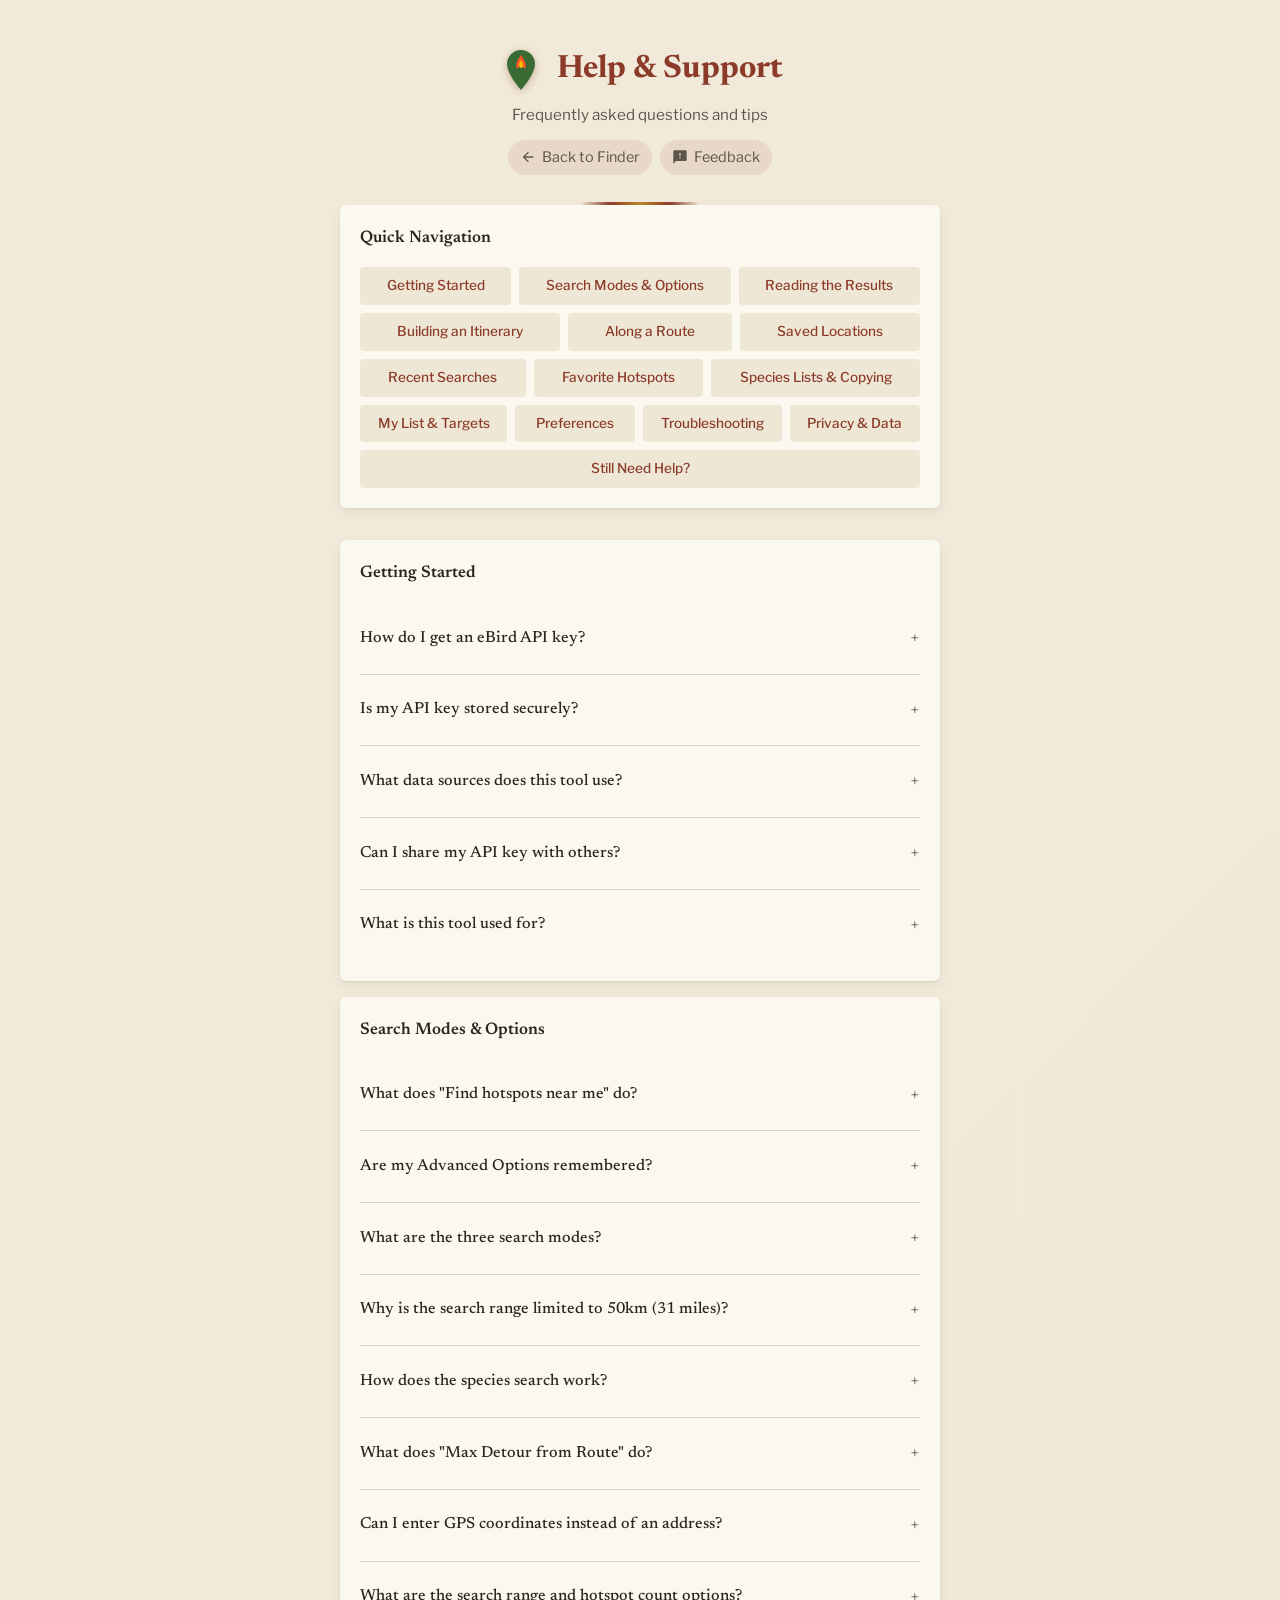
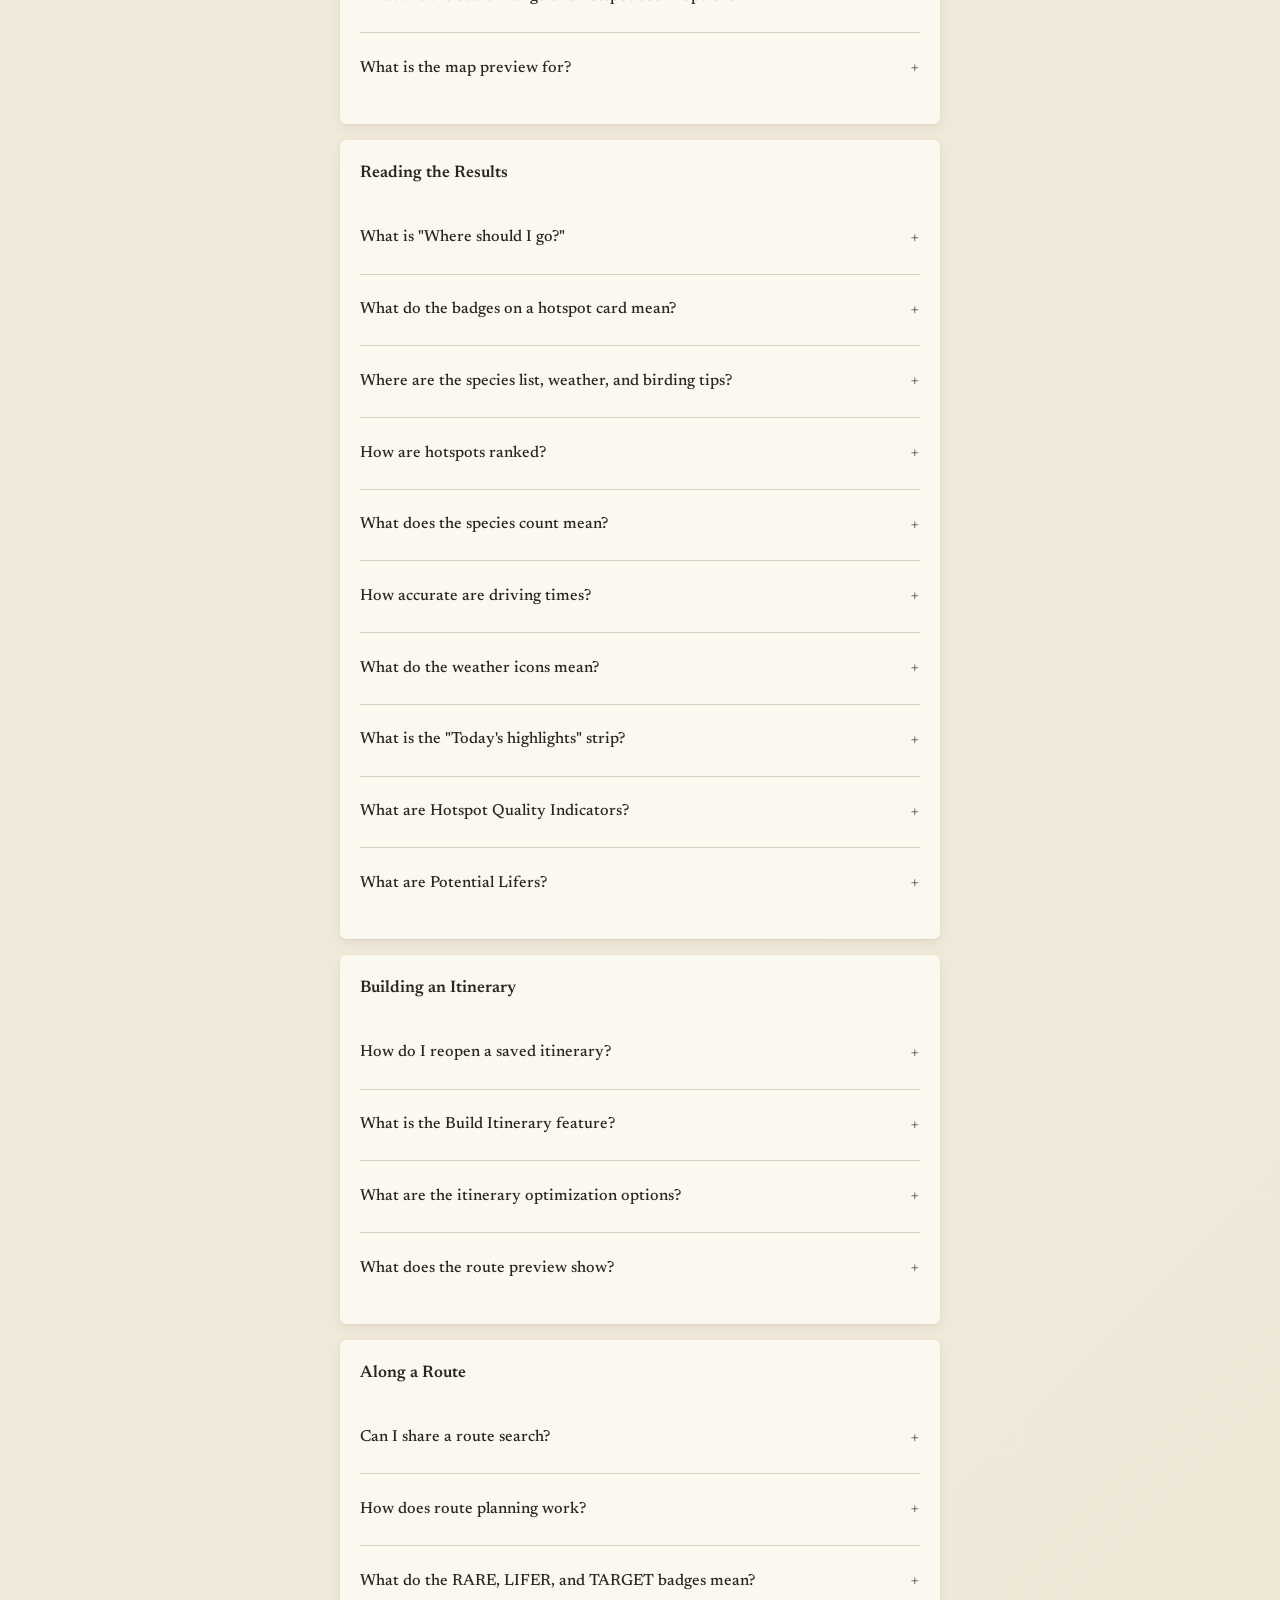
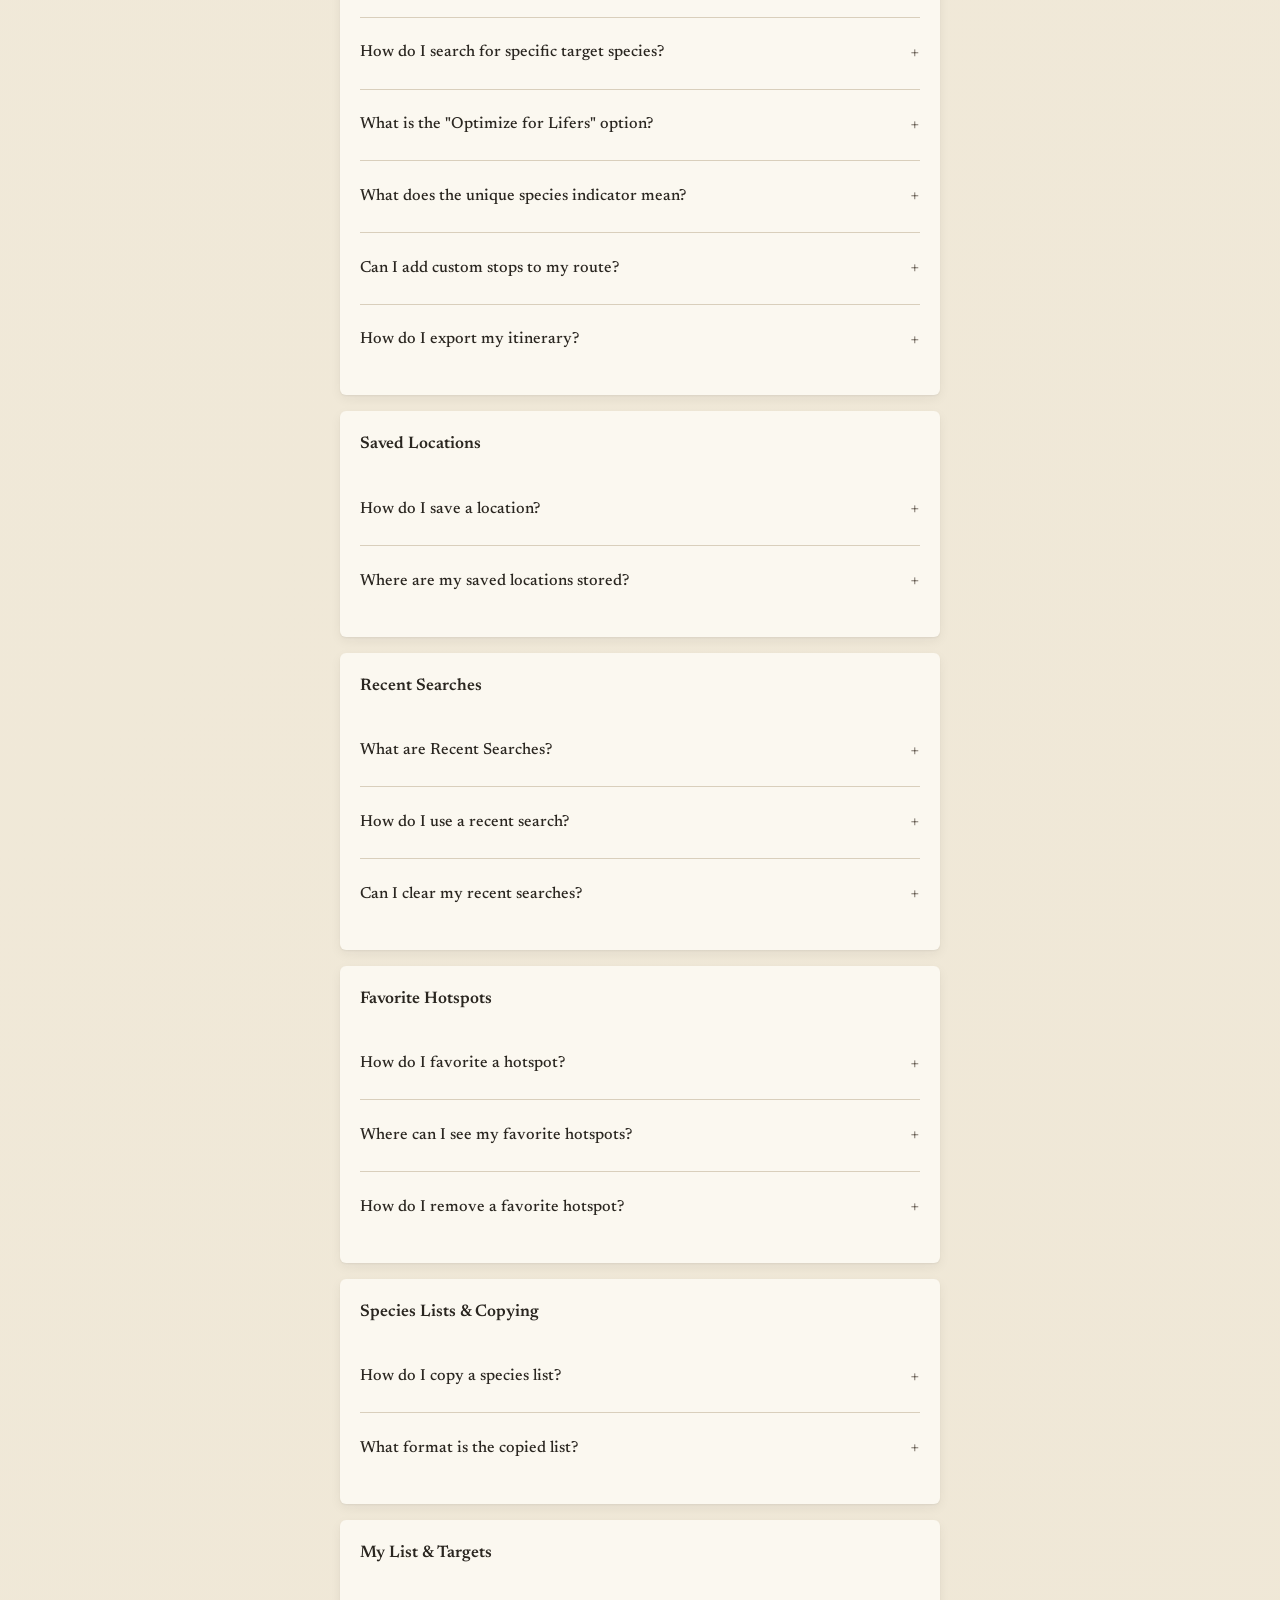
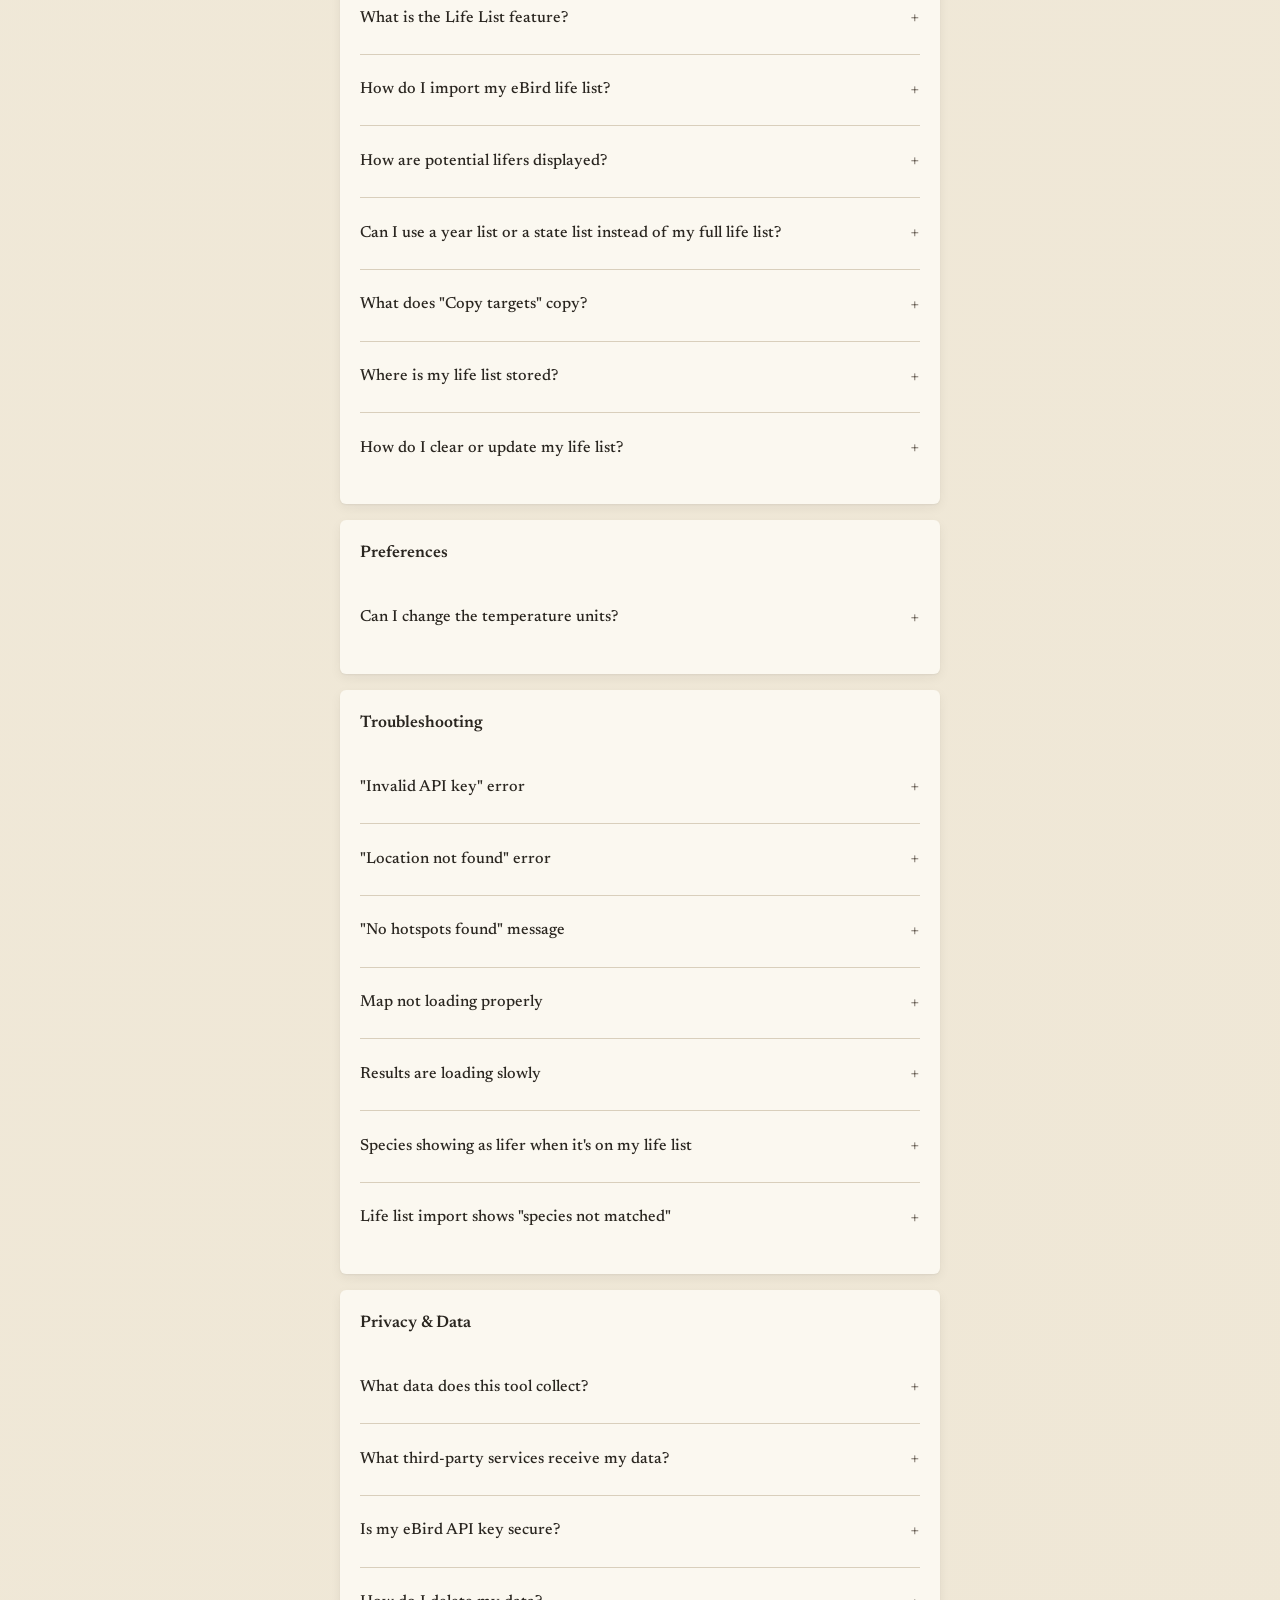
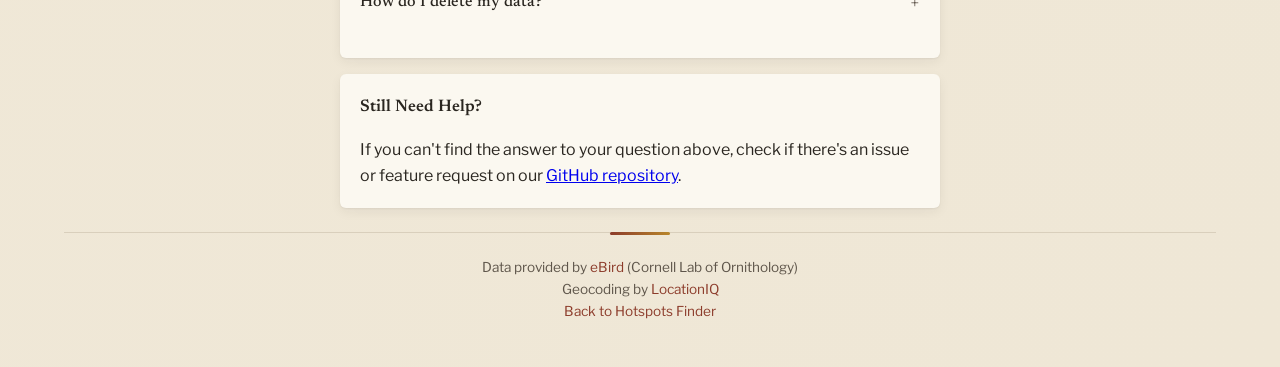
==== support.html @ ab00d951 "Restyle as a field guide plate The earthy green palette and Plus Jakarta Sans read generic. New look" ====
<!DOCTYPE html>
<html lang="en">
<head>
    <meta charset="UTF-8">
    <meta name="viewport" content="width=device-width, initial-scale=1.0">
    <meta name="description" content="Help and FAQ for Birding Hotspots Finder">
    <meta http-equiv="X-Content-Type-Options" content="nosniff">
    <meta name="referrer" content="strict-origin-when-cross-origin">
    <title>Help & Support - Birding Hotspots Finder</title>
    <link rel="icon" type="image/svg+xml" href="data:image/svg+xml,%3Csvg xmlns='http://www.w3.org/2000/svg' viewBox='0 0 24 24'%3E%3Cpath fill='%233A6B35' d='M12 2C8.13 2 5 5.13 5 9c0 5.25 7 13 7 13s7-7.75 7-13c0-3.87-3.13-7-7-7z'/%3E%3Cpath fill='%23FF5722' d='M12 4.5c-.8 1.2-1.5 2.3-2 3.5-.6 1.3-.5 2.5.2 3.5.5-.8 1.2-1.5 1.8-2.2.6.7 1.3 1.4 1.8 2.2.7-1 .8-2.2.2-3.5-.5-1.2-1.2-2.3-2-3.5z'/%3E%3Cpath fill='%23FFC107' d='M12 7c-.5.8-1 1.5-1 2.5 0 .8.5 1.5 1 1.5s1-.7 1-1.5c0-1-.5-1.7-1-2.5z'/%3E%3C/svg%3E">
    <link rel="preconnect" href="https://fonts.googleapis.com">
    <link rel="preconnect" href="https://fonts.gstatic.com" crossorigin>
    <link href="https://fonts.googleapis.com/css2?family=Libre+Franklin:wght@400;500;600;700&family=Newsreader:opsz,wght@6..72,500;6..72,600&display=swap" rel="stylesheet">
    <link rel="stylesheet" href="css/styles.css">
</head>
<body>
    <a href="#main-content" class="skip-link">Skip to main content</a>
    <div class="container">
        <!-- Header -->
        <header class="header">
            <div class="logo">
                <svg class="logo-icon" viewBox="0 0 24 24" width="48" height="48">
                    <path fill="#3A6B35" d="M12 2C8.13 2 5 5.13 5 9c0 5.25 7 13 7 13s7-7.75 7-13c0-3.87-3.13-7-7-7z"/>
                    <path fill="#FF5722" d="M12 4.5c-.8 1.2-1.5 2.3-2 3.5-.6 1.3-.5 2.5.2 3.5.5-.8 1.2-1.5 1.8-2.2.6.7 1.3 1.4 1.8 2.2.7-1 .8-2.2.2-3.5-.5-1.2-1.2-2.3-2-3.5z"/>
                    <path fill="#FFC107" d="M12 7c-.5.8-1 1.5-1 2.5 0 .8.5 1.5 1 1.5s1-.7 1-1.5c0-1-.5-1.7-1-2.5z"/>
                </svg>
                <h1>Help & Support</h1>
            </div>
            <p class="tagline">Frequently asked questions and tips</p>
            <nav class="header-nav">
                <a href="index.html" class="help-link" aria-label="Back to Hotspots Finder">
                    <svg viewBox="0 0 24 24" width="16" height="16" aria-hidden="true">
                        <path fill="currentColor" d="M20 11H7.83l5.59-5.59L12 4l-8 8 8 8 1.41-1.41L7.83 13H20v-2z"/>
                    </svg>
                    Back to Finder
                </a>
                <a href="https://github.com/chrispt/Birding-Hotspots-Tool/issues/new/choose" target="_blank" rel="noopener noreferrer" class="help-link feedback-link" aria-label="Send feedback">
                    <svg viewBox="0 0 24 24" width="16" height="16" aria-hidden="true">
                        <path fill="currentColor" d="M20 2H4c-1.1 0-1.99.9-1.99 2L2 22l4-4h14c1.1 0 2-.9 2-2V4c0-1.1-.9-2-2-2zm-7 12h-2v-2h2v2zm0-4h-2V6h2v4z"/>
                    </svg>
                    Feedback
                </a>
            </nav>
        </header>

        <!-- Main Content -->
        <main id="main-content" class="main-content">
            <!-- Table of Contents -->
            <nav class="toc-card card" aria-label="Table of Contents">
                <h2 class="section-title">Quick Navigation</h2>
                <ul class="toc-list">
                    <li><a href="#getting-started">Getting Started</a></li>
                    <li><a href="#search-options">Search Modes & Options</a></li>
                    <li><a href="#understanding-results">Reading the Results</a></li>
                    <li><a href="#itinerary-building">Building an Itinerary</a></li>
                    <li><a href="#route-planning">Along a Route</a></li>
                    <li><a href="#saved-locations">Saved Locations</a></li>
                    <li><a href="#recent-searches">Recent Searches</a></li>
                    <li><a href="#favorite-hotspots">Favorite Hotspots</a></li>
                    <li><a href="#copy-species">Species Lists & Copying</a></li>
                    <li><a href="#life-list">My List & Targets</a></li>
                    <li><a href="#preferences">Preferences</a></li>
                    <li><a href="#troubleshooting">Troubleshooting</a></li>
                    <li><a href="#privacy-data">Privacy & Data</a></li>
                    <li><a href="#still-need-help">Still Need Help?</a></li>
                </ul>
            </nav>

            <!-- Getting Started -->
            <section class="card" id="getting-started">
                <h2 class="section-title">Getting Started</h2>

                <details class="faq-item">
                    <summary class="faq-question">How do I get an eBird API key?</summary>
                    <div class="faq-answer">
                        <p>You need a free eBird API key to use this tool. Here's how to get one:</p>
                        <ol>
                            <li>Visit <a href="https://ebird.org/api/keygen" target="_blank" rel="noopener noreferrer">ebird.org/api/keygen</a></li>
                            <li>Sign in with your eBird account (or create one for free)</li>
                            <li>Fill out the short form requesting API access</li>
                            <li>Copy the API key that's generated</li>
                            <li>Paste it into the "eBird API Key" field on the main page</li>
                        </ol>
                        <p>Your API key is typically issued immediately. Check the "Remember my API key" box to save it for future visits. Once a key is saved, the card collapses to a single "eBird API key saved" line; click <strong>Change</strong> to edit or replace it.</p>
                    </div>
                </details>

                <details class="faq-item">
                    <summary class="faq-question">Is my API key stored securely?</summary>
                    <div class="faq-answer">
                        <p>Yes. Your API key is stored only in your browser's local storage on your device. It is never sent to any server except eBird's API when making requests for hotspot data.</p>
                        <p>If you clear your browser data or use a different browser/device, you'll need to enter your API key again.</p>
                    </div>
                </details>

                <details class="faq-item">
                    <summary class="faq-question">What data sources does this tool use?</summary>
                    <div class="faq-answer">
                        <p>This tool combines data from several free services:</p>
                        <ul>
                            <li><strong>eBird</strong> (Cornell Lab of Ornithology) - Hotspot locations and bird observation data</li>
                            <li><strong>LocationIQ</strong> - Address geocoding (converting addresses to coordinates)</li>
                            <li><strong>OpenStreetMap</strong> - Map tiles and driving route calculations</li>
                            <li><strong>Open-Meteo</strong> - Weather conditions for birding insights</li>
                        </ul>
                    </div>
                </details>

                <details class="faq-item">
                    <summary class="faq-question">Can I share my API key with others?</summary>
                    <div class="faq-answer">
                        <p>No, eBird API keys are for personal use only. Each user should request their own free API key from eBird. Sharing API keys violates eBird's terms of service and could result in the key being revoked.</p>
                    </div>
                </details>

                <details class="faq-item">
                    <summary class="faq-question">What is this tool used for?</summary>
                    <div class="faq-answer">
                        <p>Birding Hotspots Finder is a free, non-commercial tool designed for educational purposes and personal birding trip planning. It helps birders discover nearby hotspots, plan birding routes, and generate reports for their personal use.</p>
                        <p>This tool is not affiliated with or endorsed by Cornell Lab of Ornithology or eBird. All eBird data accessed through this tool is subject to the <a href="https://www.birds.cornell.edu/home/ebird-data-access-terms-of-use/" target="_blank" rel="noopener noreferrer">eBird Data Access Terms of Use</a>.</p>
                    </div>
                </details>
            </section>

            <!-- Search Options -->
            <section class="card" id="search-options">
                <h2 class="section-title">Search Modes & Options</h2>

                <details class="faq-item">
                    <summary class="faq-question">What does "Find hotspots near me" do?</summary>
                    <div class="faq-answer">
                        <p>It is a one-click shortcut for the most common search. Clicking it switches to the <strong>Near a place</strong> tab, asks your browser for your current location, and immediately runs the search using whatever sort, range, and count you have set under Advanced Options.</p>
                        <p>You still need an eBird API key. If the key is missing you will see the usual "API key required" message.</p>
                    </div>
                </details>

                <details class="faq-item">
                    <summary class="faq-question">Are my Advanced Options remembered?</summary>
                    <div class="faq-answer">
                        <p>Yes. Your sort method, search range, and number of hotspots are saved in your browser and restored the next time you open the tool. A shared link that specifies its own options takes precedence for that visit.</p>
                    </div>
                </details>

                <details class="faq-item">
                    <summary class="faq-question">What are the three search modes?</summary>
                    <div class="faq-answer">
                        <p>The tabs at the top of the search card switch between three modes:</p>
                        <ul>
                            <li><strong>Near a place</strong> - Find the best birding hotspots within a circular radius around one location, ranked by your chosen sort.</li>
                            <li><strong>Along a route</strong> - Find hotspots along an actual driving path between two locations. Ideal for road trips where you want to stop at birding spots without going too far off your route.</li>
                            <li><strong>A species</strong> - Search for recent sightings of one bird species near a location.</li>
                        </ul>
                        <p>Under the location form, a one-line summary shows your current range, hotspot count, and sort ("Within 10 mi · Top 10 · Most species"). Click <strong>Change</strong> to open Advanced Options.</p>
                    </div>
                </details>

                <details class="faq-item">
                    <summary class="faq-question">Why is the search range limited to 50km (31 miles)?</summary>
                    <div class="faq-answer">
                        <p>This is a limitation of the eBird API. Their hotspot search endpoint only returns results within a 50km radius. For longer distances, use the <strong>Along a route</strong> tab, which searches along your entire driving path.</p>
                    </div>
                </details>

                <details class="faq-item">
                    <summary class="faq-question">How does the species search work?</summary>
                    <div class="faq-answer">
                        <p>When you choose the <strong>A species</strong> tab:</p>
                        <ol>
                            <li>Start typing a bird name (common or scientific) in the search box</li>
                            <li>Select the species from the dropdown suggestions</li>
                            <li>Click "Find [Species Name]" to search for recent sightings</li>
                        </ol>
                        <p>Results show locations where that species has been observed within your search range and timeframe, sorted by distance from your location.</p>
                    </div>
                </details>

                <details class="faq-item">
                    <summary class="faq-question">What does "Max Detour from Route" do?</summary>
                    <div class="faq-answer">
                        <p>In <strong>Along a route</strong> mode, this slider controls how far off your driving path you're willing to go to visit a hotspot.</p>
                        <ul>
                            <li><strong>3-5 miles</strong> - Only shows hotspots very close to your route</li>
                            <li><strong>10-15 miles</strong> - Includes hotspots further from the route, giving you more options but longer detours</li>
                        </ul>
                    </div>
                </details>

                <details class="faq-item">
                    <summary class="faq-question">Can I enter GPS coordinates instead of an address?</summary>
                    <div class="faq-answer">
                        <p>Yes. In <strong>Near a place</strong> mode you can toggle between "Address" and "GPS Coordinates" input modes. Enter your latitude and longitude values directly (e.g., 40.7128 for latitude and -74.0060 for longitude).</p>
                        <p>You can also click "Use My Current Location" to automatically detect your position using your device's GPS.</p>
                    </div>
                </details>

                <details class="faq-item">
                    <summary class="faq-question">What are the search range and hotspot count options?</summary>
                    <div class="faq-answer">
                        <p><strong>Search Range</strong> controls how far from your location to search:</p>
                        <ul>
                            <li>10 miles - Focused search for nearby hotspots</li>
                            <li>20 miles - Moderate range for more options</li>
                            <li>31 miles - Maximum range (eBird API limit)</li>
                        </ul>
                        <p><strong>Number of Hotspots</strong> controls how many results to include:</p>
                        <ul>
                            <li>10 hotspots - Quick results, faster loading</li>
                            <li>20 hotspots - Balanced option</li>
                            <li>30 hotspots - Comprehensive results (may take longer to load)</li>
                        </ul>
                    </div>
                </details>

                <details class="faq-item">
                    <summary class="faq-question">What is the map preview for?</summary>
                    <div class="faq-answer">
                        <p>After entering a location, a map preview appears showing the exact coordinates that will be searched. This helps you verify the location is correct before generating results, especially useful when addresses might have multiple matches or when using GPS coordinates.</p>
                        <p>You can click "Open in Google Maps" to view the location in more detail.</p>
                    </div>
                </details>
            </section>

            <!-- Understanding Results -->
            <section class="card" id="understanding-results">
                <h2 class="section-title">Reading the Results</h2>

                <details class="faq-item">
                    <summary class="faq-question">What is "Where should I go?"</summary>
                    <div class="faq-answer">
                        <p>It is the row of up to three answer cards at the top of the results: the hotspot with the <strong>most species</strong> in the last 30 days, the <strong>closest</strong> one, and the one with the <strong>freshest sighting</strong> (the most recently reported rare or target species). Each card shows a one-line reason (the fresh bird, species this month, drive time, targets) plus <strong>See details</strong>, which jumps to that hotspot's card, and <strong>Directions</strong>.</p>
                        <p>If one hotspot wins in more than one category the labels are combined on a single card, and the freshest-sighting card is left out when no hotspot has a recent rare or target sighting. If a filter hides the winning hotspot you will see a short notice instead.</p>
                    </div>
                </details>

                <details class="faq-item">
                    <summary class="faq-question">What do the badges on a hotspot card mean?</summary>
                    <div class="faq-answer">
                        <p>Each card opens with one line (species this month, drive time or distance, and quality with visit count), then a row of badges:</p>
                        <ul>
                        <li><strong>RARE · bird name</strong>: the hotspot has at least one species that eBird flagged as rare or unusual for that place and season. The freshest one is named; "+N" means more.</li>
                        <li><strong>N targets</strong>: that many species at the hotspot are not on the list you imported.</li>
                        <li><strong>Fresh today / Fresh yesterday</strong>: a rare or target species was reported there in the last day.</li>
                        <li><strong>Well-Established</strong>: 500 or more checklists have been submitted there, so it is a popular, reliable spot.</li>
                        <li><strong>Active</strong>: 50 or more checklists. Regularly birded.</li>
                        <li><strong>New Spot</strong>: fewer than 50 checklists. Little data yet, and possibly under-birded.</li>
                        </ul>
                        <p>A purple <strong>For you</strong> row lists the target and rare birds worth the trip with how recently each was reported. Hover over any badge for the same explanation, or open <strong>Filters</strong> in the results header and expand "What do the badges mean?" for a keyboard-reachable legend. A <strong>hotspot</strong> is a public birding location tracked on eBird, a <strong>checklist</strong> is one birder's report of a visit, and a <strong>lifer</strong> is a species you have never seen before.</p>
                    </div>
                </details>

                <details class="faq-item">
                    <summary class="faq-question">Where are the species list, weather, and birding tips?</summary>
                    <div class="faq-answer">
                        <p>Behind the single <strong>Details</strong> toggle at the bottom of each card. It reveals the notable sightings and potential lifers lists, the weather badge with sunrise and sunset, the address, the full species list with the Copy List button and recency dots, and the seasonal best-time chart and tips. The hint next to "Details" tells you what is inside before you open it.</p>
                    </div>
                </details>

                <details class="faq-item">
                    <summary class="faq-question">How are hotspots ranked?</summary>
                    <div class="faq-answer">
                        <p>Use the <strong>Sort</strong> dropdown in the results header (or the same choice under Advanced Options before searching):</p>
                        <ul>
                            <li><strong>Most species</strong> - Hotspots with the highest number of unique bird species observed in the last 30 days appear first</li>
                            <li><strong>Closest</strong> - Hotspots nearest to your location (straight-line distance) appear first</li>
                            <li><strong>Shortest drive</strong> - Hotspots with the shortest actual driving time from your location appear first</li>
                            <li><strong>Freshest sightings</strong> - Hotspots with the most recently reported targets and notable species appear first</li>
                        </ul>
                        <p>The <strong>Filters</strong> button next to it narrows the list to hotspots with notable species, with targets, or with at least a minimum species count, and shows how many filters are active.</p>
                    </div>
                </details>

                <details class="faq-item">
                    <summary class="faq-question">What does the species count mean?</summary>
                    <div class="faq-answer">
                        <p>The species count shows the number of unique bird species observed at that hotspot within your selected "Days to Look Back" period. This is based on observations reported to eBird by citizen scientists.</p>
                        <p>A higher count generally indicates an active, diverse location, but species presence varies by season and conditions.</p>
                    </div>
                </details>

                <details class="faq-item">
                    <summary class="faq-question">How accurate are driving times?</summary>
                    <div class="faq-answer">
                        <p>Driving times are calculated using OpenStreetMap's routing service (OSRM). They represent estimated driving times under normal conditions and don't account for real-time traffic.</p>
                        <p>Actual travel times may vary based on traffic, road conditions, and your specific route preferences.</p>
                    </div>
                </details>

                <details class="faq-item">
                    <summary class="faq-question">What do the weather icons mean?</summary>
                    <div class="faq-answer">
                        <p>Weather information is provided to help you plan your birding trip. The tool shows current conditions and provides a "birding conditions" score based on factors like temperature, wind, and precipitation.</p>
                        <p>Generally, calm, mild conditions with no rain are best for birding, though some species are more active in specific weather.</p>
                    </div>
                </details>

                <details class="faq-item">
                    <summary class="faq-question">What is the "Today's highlights" strip?</summary>
                    <div class="faq-answer">
                        <p>It is the single row beneath "Where should I go?" that gathers everything worth knowing before you pick a spot. Each segment shows a count or headline with a short summary, and clicking it expands the full panel below the strip (one at a time):</p>
                        <ul>
                            <li><strong>Rare birds</strong> - notable or uncommon species recently observed in your search area, freshest first, with a link to view all.</li>
                            <li><strong>Targets</strong> - species not on the list you imported, with how many hotspots report each and a <strong>Copy targets</strong> button.</li>
                            <li><strong>Weather</strong> - the overall birding-conditions rating, sunrise and sunset, and a golden-hour note when it applies.</li>
                            <li><strong>Migration</strong> - seasonal context on what is moving through and the best time of day to look.</li>
                        </ul>
                        <p>A segment only appears when there is something to show, so on a quiet day the strip may have one or two segments.</p>
                    </div>
                </details>

                <details class="faq-item">
                    <summary class="faq-question">What are Hotspot Quality Indicators?</summary>
                    <div class="faq-answer">
                        <p>Each hotspot card shows quality indicators to help you assess reliability:</p>
                        <ul>
                            <li><strong>All-time species count</strong> - Total number of unique species ever recorded at this hotspot</li>
                            <li><strong>Visit count</strong> - Total number of eBird checklists submitted at this location</li>
                            <li><strong>Quality badge</strong>:
                                <ul>
                                    <li><strong>Well-Established</strong> (green) - 500+ visits, highly reliable data</li>
                                    <li><strong>Active</strong> (yellow) - 50-500 visits, good coverage</li>
                                    <li><strong>New Spot</strong> (gray) - Under 50 visits, less data available</li>
                                </ul>
                            </li>
                        </ul>
                        <p>A hotspot with 200 all-time species and 5,000 visits is more reliable than one with 50 species and 10 visits.</p>
                    </div>
                </details>

                <details class="faq-item">
                    <summary class="faq-question">What are Potential Lifers?</summary>
                    <div class="faq-answer">
                        <p><strong>Potential Lifers</strong> are species that have been observed at a hotspot but are not on your personal life list. If you've imported your eBird life list, the tool will highlight species you haven't seen yet with purple text and a star icon.</p>
                        <p>This feature helps you identify hotspots where you might add new species to your list. On each card they appear as an <strong>N targets</strong> badge and in the <strong>For you</strong> row; across all results they appear as the <strong>Targets</strong> segment of the highlights strip, which expands to the full list.</p>
                        <p>Species that are both rare AND potential lifers get special combined highlighting, making them highest priority targets.</p>
                    </div>
                </details>
            </section>

            <!-- Itinerary Building -->
            <section class="card" id="itinerary-building">
                <h2 class="section-title">Building an Itinerary</h2>

                <details class="faq-item">
                    <summary class="faq-question">How do I reopen a saved itinerary?</summary>
                    <div class="faq-answer">
                        <p>Expand <strong>Saved Itineraries</strong> in the sidebar and click <strong>Open</strong> next to the one you want. The stops, arrival times, and drive legs appear in the results area along with a map, an <strong>Open route in Google Maps</strong> link for turn-by-turn directions, and <strong>Export GPX</strong> for a GPS unit or offline maps app.</p>
                        <p>A saved itinerary keeps only the stops and timing, not the bird lists or weather, so the PDF export is not available until you run a fresh search. Click <strong>Back to Results</strong> to close it.</p>
                    </div>
                </details>

                <details class="faq-item">
                    <summary class="faq-question">What is the Build Itinerary feature?</summary>
                    <div class="faq-answer">
                        <p>After finding hotspots, you can create an optimized birding itinerary that plans the best route to visit multiple hotspots in a single trip. The tool calculates driving distances and suggests an efficient order for your stops.</p>
                    </div>
                </details>

                <details class="faq-item">
                    <summary class="faq-question">What are the itinerary optimization options?</summary>
                    <div class="faq-answer">
                        <p>When building an itinerary, you can customize:</p>
                        <ul>
                            <li><strong>End Location</strong> - Return to your starting point (round trip) or end at a different location</li>
                            <li><strong>Optimization Priority</strong>:
                                <ul>
                                    <li>Balanced - Considers both species diversity and travel time</li>
                                    <li>Most Species - Prioritizes hotspots with highest bird diversity</li>
                                    <li>Shortest Route - Minimizes total driving distance</li>
                                </ul>
                            </li>
                            <li><strong>Maximum Stops</strong> - Limit how many hotspots to include (3-10 stops)</li>
                        </ul>
                    </div>
                </details>

                <details class="faq-item">
                    <summary class="faq-question">What does the route preview show?</summary>
                    <div class="faq-answer">
                        <p>In <strong>Along a route</strong> mode, the route preview displays:</p>
                        <ul>
                            <li>A map showing your driving path between start and end locations</li>
                            <li>Total driving distance in miles</li>
                            <li>Estimated drive time (without stops)</li>
                        </ul>
                        <p>This helps you understand the base route before adding birding stops.</p>
                    </div>
                </details>
            </section>

            <!-- Route Planning -->
            <section class="card" id="route-planning">
                <h2 class="section-title">Along a Route</h2>

                <details class="faq-item">
                    <summary class="faq-question">Can I share a route search?</summary>
                    <div class="faq-answer">
                        <p>Yes. After you click <strong>Plan Route</strong> the page address is updated with your start, end, and maximum detour. Copy it from the address bar, or use <strong>Copy share link</strong> in the <strong>Share · Export</strong> menu once you have built the itinerary. Whoever opens the link sees route mode with both addresses and the detour filled in. Nothing is looked up until they click <strong>Plan Route</strong>, which draws the preview and runs the search with their own eBird key.</p>
                    </div>
                </details>

                <details class="faq-item">
                    <summary class="faq-question">How does route planning work?</summary>
                    <div class="faq-answer">
                        <p>When you enter start and end locations, the tool:</p>
                        <ol>
                            <li>Calculates the actual driving route between your locations</li>
                            <li>Searches for eBird hotspots along the entire route corridor</li>
                            <li>Filters hotspots based on your "Max Detour" setting</li>
                            <li>Displays key birds at each stop to help you choose</li>
                            <li>Creates an optimized itinerary with suggested stops</li>
                        </ol>
                        <p>This ensures you find birding spots along your actual path, not just near the midpoint.</p>
                    </div>
                </details>

                <details class="faq-item">
                    <summary class="faq-question">What do the RARE, LIFER, and TARGET badges mean?</summary>
                    <div class="faq-answer">
                        <p>When selecting stops along your route, each hotspot card shows badges indicating key birds:</p>
                        <ul>
                            <li><strong>RARE</strong> (orange) - Notable or uncommon species have been recently observed at this hotspot</li>
                            <li><strong>LIFER</strong> (purple) - Species not on your imported life list are present (potential new life birds)</li>
                            <li><strong>TARGET</strong> (blue) - Species you specified in the "Target Species" field are present at this stop</li>
                        </ul>
                        <p>The "Key Birds" section below each card shows the top 3 highlighted species with their status.</p>
                    </div>
                </details>

                <details class="faq-item">
                    <summary class="faq-question">How do I search for specific target species?</summary>
                    <div class="faq-answer">
                        <p>The Target Species field uses autocomplete to help you select species from the eBird taxonomy:</p>
                        <ol>
                            <li>Click the "Target Species" input field</li>
                            <li>Start typing a bird name (common or scientific)</li>
                            <li>Select the species from the dropdown suggestions</li>
                            <li>The species appears as a tag below the input - repeat to add more species</li>
                            <li>Click the X on any tag to remove that species</li>
                        </ol>
                        <p>Hotspots where your target species have been recently observed will display a blue "TARGET" badge on the card, and the matching species will be highlighted in the Key Birds list.</p>
                        <p><strong>Map indicator:</strong> Hotspots with target species also show a blue ring around their map marker, making them easy to spot visually on the map.</p>
                    </div>
                </details>

                <details class="faq-item">
                    <summary class="faq-question">What is the "Optimize for Lifers" option?</summary>
                    <div class="faq-answer">
                        <p>When you have a life list imported, the "Optimize for Lifers" checkbox appears in route planning. When enabled, the tool automatically pre-selects all stops where potential lifers (species not on your life list) have been recently observed.</p>
                        <p>This helps you quickly plan a route focused on adding new species to your life list.</p>
                    </div>
                </details>

                <details class="faq-item">
                    <summary class="faq-question">What does the unique species indicator mean?</summary>
                    <div class="faq-answer">
                        <p>When you select stops along your route, unselected stops show a diversity indicator:</p>
                        <ul>
                            <li><strong>"+X unique species"</strong> - How many species this stop has that your selected stops don't have</li>
                            <li><strong>"X% overlap"</strong> - Shown when a stop has mostly the same species as your selected stops (high overlap means less value adding this stop)</li>
                        </ul>
                        <p>This helps you choose stops that maximize species diversity and avoid redundant stops with similar bird lists.</p>
                    </div>
                </details>

                <details class="faq-item">
                    <summary class="faq-question">Can I add custom stops to my route?</summary>
                    <div class="faq-answer">
                        <p>Yes! After the route search finds hotspots, you can select which ones to include by clicking the checkboxes on each hotspot card or by clicking on map markers. Use the "Select All" or "Deselect All" buttons to quickly manage your selections.</p>
                        <p>The diversity indicator and key birds display help you make informed decisions about which stops will add the most value to your trip.</p>
                    </div>
                </details>

                <details class="faq-item">
                    <summary class="faq-question">How do I export my itinerary?</summary>
                    <div class="faq-answer">
                        <p>After generating a route, you have several export options:</p>
                        <ul>
                            <li><strong>PDF Report</strong> - Download a printable report with maps, directions, and species lists</li>
                            <li><strong>GPX File</strong> - Export waypoints for use in GPS devices or mapping apps</li>
                            <li><strong>Google Maps</strong> - Click the directions link to open your route in Google Maps</li>
                        </ul>
                    </div>
                </details>
            </section>

            <!-- Saved Locations -->
            <section class="card" id="saved-locations">
                <h2 class="section-title">Saved Locations</h2>

                <details class="faq-item">
                    <summary class="faq-question">How do I save a location?</summary>
                    <div class="faq-answer">
                        <p>After entering an address or coordinates, click the star icon next to the location field to save it as a favorite. Give it a name (like "Home" or "Cabin") for easy reference.</p>
                    </div>
                </details>

                <details class="faq-item">
                    <summary class="faq-question">Where are my saved locations stored?</summary>
                    <div class="faq-answer">
                        <p>Saved locations are stored in your browser's local storage. They're only available on the same device and browser where you saved them. Clearing your browser data will remove saved locations.</p>
                    </div>
                </details>
            </section>

            <!-- Recent Searches -->
            <section class="card" id="recent-searches">
                <h2 class="section-title">Recent Searches</h2>

                <details class="faq-item">
                    <summary class="faq-question">What are Recent Searches?</summary>
                    <div class="faq-answer">
                        <p>Recent Searches shows your last 5 search locations as clickable chips below the location input field. This makes it easy to quickly re-search locations you've looked up before.</p>
                    </div>
                </details>

                <details class="faq-item">
                    <summary class="faq-question">How do I use a recent search?</summary>
                    <div class="faq-answer">
                        <p>Simply click on any recent search chip to automatically fill in those coordinates and start a new search. The search will run immediately using your current settings.</p>
                    </div>
                </details>

                <details class="faq-item">
                    <summary class="faq-question">Can I clear my recent searches?</summary>
                    <div class="faq-answer">
                        <p>Yes, click the "Clear" link next to "Recent searches:" to remove all your search history. Like other data, recent searches are stored in your browser's local storage.</p>
                    </div>
                </details>
            </section>

            <!-- Favorite Hotspots -->
            <section class="card" id="favorite-hotspots">
                <h2 class="section-title">Favorite Hotspots</h2>

                <details class="faq-item">
                    <summary class="faq-question">How do I favorite a hotspot?</summary>
                    <div class="faq-answer">
                        <p>Click the star icon in the top-right corner of any hotspot card in your search results. The star will turn gold to indicate the hotspot has been saved to your favorites.</p>
                    </div>
                </details>

                <details class="faq-item">
                    <summary class="faq-question">Where can I see my favorite hotspots?</summary>
                    <div class="faq-answer">
                        <p>Once you've favorited at least one hotspot, a "Favorite Hotspots" section will appear in the sidebar. Click on any favorite to open its eBird page in a new tab.</p>
                    </div>
                </details>

                <details class="faq-item">
                    <summary class="faq-question">How do I remove a favorite hotspot?</summary>
                    <div class="faq-answer">
                        <p>You can remove a favorite in two ways:</p>
                        <ul>
                            <li>Click the star icon again on the hotspot card to unfavorite it</li>
                            <li>Click the X button next to the hotspot in the "Favorite Hotspots" section</li>
                        </ul>
                    </div>
                </details>
            </section>

            <!-- Copy Species List -->
            <section class="card" id="copy-species">
                <h2 class="section-title">Species Lists & Copying</h2>

                <details class="faq-item">
                    <summary class="faq-question">How do I copy a species list?</summary>
                    <div class="faq-answer">
                        <p>Open <strong>Details</strong> on any hotspot card, expand "View Species List", then click the "Copy List" button at the top of the list. The species will be copied to your clipboard as a formatted checklist.</p>
                    </div>
                </details>

                <details class="faq-item">
                    <summary class="faq-question">What format is the copied list?</summary>
                    <div class="faq-answer">
                        <p>The copied list is formatted as a field checklist with checkboxes:</p>
                        <pre>Species Checklist - Central Park
========================================
[ ] American Robin
[ ] Blue Jay
[ ] Northern Cardinal
...
(47 species)</pre>
                        <p>You can paste this into notes, messages, or print it for use in the field.</p>
                    </div>
                </details>
            </section>

            <!-- My Life List -->
            <section class="card" id="life-list">
                <h2 class="section-title">My List & Targets</h2>

                <details class="faq-item">
                    <summary class="faq-question">What is the Life List feature?</summary>
                    <div class="faq-answer">
                        <p>The Life List feature lets you import your personal birding life list from eBird. Once imported, the tool compares species observed at hotspots against your list and highlights "potential lifers" - species you haven't seen yet.</p>
                        <p>This helps you prioritize hotspots where you're most likely to add new species to your life list.</p>
                    </div>
                </details>

                <details class="faq-item">
                    <summary class="faq-question">How do I import my eBird life list?</summary>
                    <div class="faq-answer">
                        <p>To import your life list from eBird:</p>
                        <ol>
                            <li>Log in to eBird and open <a href="https://ebird.org/lifelist" target="_blank" rel="noopener noreferrer">My eBird &gt; Life List</a></li>
                            <li>At the top of that page choose the region (world, country, state, or county) and time period (all years, this year, and so on) you want the list to cover</li>
                            <li>Scroll to the bottom and click the <strong>Download</strong> button to save a CSV file</li>
                            <li>In this tool, expand the "My Life List" section</li>
                            <li>Click "Import from eBird" and select your downloaded CSV file</li>
                        </ol>
                        <p>The tool matches each row against the eBird taxonomy and shows how many species were imported.</p>
                        <p><strong>Do not use "Download My Data".</strong> That export is your complete checklist history, one row per species per checklist, and the importer rejects it because it is far too large to be a list.</p>
                    </div>
                </details>

                <details class="faq-item">
                    <summary class="faq-question">How are potential lifers displayed?</summary>
                    <div class="faq-answer">
                        <p>Once you've imported your life list:</p>
                        <ul>
                            <li><strong>Purple text with a star</strong> - Species you haven't seen (potential lifers)</li>
                            <li><strong>Orange text</strong> - Rare/notable species in the area</li>
                            <li><strong>Purple + Orange combined</strong> - Species that are BOTH rare AND a potential lifer (highest priority!)</li>
                        </ul>
                        <p>Each hotspot card with targets shows an <strong>N targets</strong> badge and names them in the <strong>For you</strong> row. The <strong>Targets</strong> segment of the highlights strip expands to a list of every species you could add across all results.</p>
                    </div>
                </details>


                <details class="faq-item">
                    <summary class="faq-question">Can I use a year list or a state list instead of my full life list?</summary>
                    <div class="faq-answer">
                        <p>Yes. On the eBird Life List page pick the region and time period first (for example your state and the current year), then download. Import that file here and the tool flags species that are not on it: your year birds, state birds, or county birds rather than only lifers.</p>
                        <p>Type a name in <strong>List name</strong> (for example "2026 Minnesota list") so the badges, the "For you" rows, and the Targets panel say which list they are comparing against. Importing a different list replaces the current one.</p>
                    </div>
                </details>

                <details class="faq-item">
                    <summary class="faq-question">What does "Copy targets" copy?</summary>
                    <div class="faq-answer">
                        <p>The <strong>Copy targets</strong> button in the Targets panel of the highlights strip copies every species in the banner as a plain-text checklist, one line each: <code>[ ] Species - Hotspot (+N more spots) (last seen)</code>. Paste it into a notes app or a message to plan your day. "+N more spots" means the same species was also reported at that many other hotspots in your results.</p>
                    </div>
                </details>

                <details class="faq-item">
                    <summary class="faq-question">Where is my life list stored?</summary>
                    <div class="faq-answer">
                        <p>Your life list is stored in your browser's local storage, just like your saved locations and API key. It stays on your device and is never uploaded to any server.</p>
                        <p>If you clear your browser data, you'll need to import your life list again.</p>
                    </div>
                </details>

                <details class="faq-item">
                    <summary class="faq-question">How do I clear or update my life list?</summary>
                    <div class="faq-answer">
                        <p>To clear your life list, expand the "My Life List" section and click the "Clear" button.</p>
                        <p>To update your list, import a fresh CSV export from eBird. Because an eBird export is already complete, the new file <strong>replaces</strong> the current list after you confirm, so species you removed on eBird do not linger here.</p>
                    </div>
                </details>
            </section>

            <!-- Preferences -->
            <section class="card" id="preferences">
                <h2 class="section-title">Preferences</h2>

                <details class="faq-item">
                    <summary class="faq-question">Can I change the temperature units?</summary>
                    <div class="faq-answer">
                        <p>Yes. The weather display supports both Fahrenheit and Celsius. Click on the temperature reading to toggle between units. Your preference is saved in your browser for future visits.</p>
                    </div>
                </details>
            </section>

            <!-- Troubleshooting -->
            <section class="card" id="troubleshooting">
                <h2 class="section-title">Troubleshooting</h2>

                <details class="faq-item">
                    <summary class="faq-question">"Invalid API key" error</summary>
                    <div class="faq-answer">
                        <p>This error means your eBird API key is not being accepted. Try these steps:</p>
                        <ol>
                            <li>Double-check that you copied the entire key without extra spaces</li>
                            <li>Clear the key and re-enter it</li>
                            <li>Verify your key is still active at <a href="https://ebird.org/api/keygen" target="_blank" rel="noopener noreferrer">ebird.org/api/keygen</a></li>
                            <li>If the key was recently generated, wait a few minutes and try again</li>
                        </ol>
                    </div>
                </details>

                <details class="faq-item">
                    <summary class="faq-question">"Location not found" error</summary>
                    <div class="faq-answer">
                        <p>The geocoding service couldn't find your address. Try these tips:</p>
                        <ul>
                            <li>Use a complete address with city and state/country</li>
                            <li>Check spelling of street and city names</li>
                            <li>Try a nearby landmark or intersection if your exact address isn't found</li>
                            <li>Switch to GPS coordinates if you have them</li>
                        </ul>
                    </div>
                </details>

                <details class="faq-item">
                    <summary class="faq-question">"No hotspots found" message</summary>
                    <div class="faq-answer">
                        <p>This can happen for several reasons:</p>
                        <ul>
                            <li><strong>Remote area</strong> - Some regions have few or no eBird hotspots. Try increasing the search range.</li>
                            <li><strong>No recent activity</strong> - If "Days to Look Back" is set too low, hotspots without recent observations won't appear. Try increasing it to 30 days.</li>
                            <li><strong>Route too short</strong> - For route planning, very short routes may not have hotspots within your detour distance.</li>
                        </ul>
                    </div>
                </details>

                <details class="faq-item">
                    <summary class="faq-question">Map not loading properly</summary>
                    <div class="faq-answer">
                        <p>If the map appears blank or tiles don't load:</p>
                        <ul>
                            <li>Check your internet connection</li>
                            <li>Try refreshing the page</li>
                            <li>Disable browser extensions that might block map tiles (ad blockers, privacy extensions)</li>
                            <li>Try a different browser</li>
                        </ul>
                    </div>
                </details>

                <details class="faq-item">
                    <summary class="faq-question">Results are loading slowly</summary>
                    <div class="faq-answer">
                        <p>Loading times depend on several factors:</p>
                        <ul>
                            <li>Number of hotspots in your search area</li>
                            <li>Your internet connection speed</li>
                            <li>eBird API response times (can be slower during peak hours)</li>
                        </ul>
                        <p>Reducing the search range or "Days to Look Back" can speed up results. The tool shows progress as it loads each hotspot's details.</p>
                    </div>
                </details>

                <details class="faq-item">
                    <summary class="faq-question">Species showing as lifer when it's on my life list</summary>
                    <div class="faq-answer">
                        <p>If a species you've seen is incorrectly marked as a potential lifer:</p>
                        <ul>
                            <li><strong>Check spelling</strong> - The common name in eBird must match exactly. Some species have regional name variations.</li>
                            <li><strong>Re-import your list</strong> - Download a fresh CSV from eBird and import it again. This ensures the latest taxonomy is used.</li>
                            <li><strong>Taxonomy updates</strong> - eBird occasionally updates species names or codes. A recent import will have the latest names.</li>
                        </ul>
                        <p>The tool matches species by both species code and common name (case-insensitive) to maximize accuracy.</p>
                    </div>
                </details>

                <details class="faq-item">
                    <summary class="faq-question">Life list import shows "species not matched"</summary>
                    <div class="faq-answer">
                        <p>When importing a life list, some species may not match the eBird taxonomy. This can happen with:</p>
                        <ul>
                            <li>Subspecies or regional forms not in the main taxonomy</li>
                            <li>Recently split or lumped species</li>
                            <li>Hybrid species</li>
                        </ul>
                        <p>These species are still imported with a fallback code and will be matched by common name when possible. Check the browser console for details on which species weren't matched.</p>
                    </div>
                </details>
            </section>

            <!-- Privacy & Data -->
            <section class="card" id="privacy-data">
                <h2 class="section-title">Privacy & Data</h2>

                <details class="faq-item">
                    <summary class="faq-question">What data does this tool collect?</summary>
                    <div class="faq-answer">
                        <p>This tool is designed with privacy in mind. Here's what happens with your data:</p>
                        <ul>
                            <li><strong>Location and search data</strong> - Addresses or coordinates are sent to LocationIQ for geocoding. Coordinates and relevant eBird credentials or identifiers are sent to eBird for hotspot and observation data. OpenStreetMap tile servers receive requests for the map areas displayed, the public OSRM service receives coordinates for route calculations, and Open-Meteo receives coordinates for weather. Google Maps receives addresses or coordinates only when you choose an Open in Google Maps link. The project does not store search locations on a project-owned server.</li>
                            <li><strong>API key</strong> - Your eBird API key is stored only in your browser's local storage if you choose "Remember". It is lightly obfuscated but not encrypted (client-side security limitation).</li>
                            <li><strong>Life list</strong> - Your imported life list is stored only in your browser's local storage. It never leaves your device.</li>
                            <li><strong>Saved locations</strong> - Stored only in your browser's local storage.</li>
                            <li><strong>Error diagnostics</strong> - Unexpected runtime errors are stored in your browser's local storage and are never sent automatically. Entries whose last occurrence is more than 24 hours old are discarded the next time diagnostics are restored on page load. If you choose <strong>Report</strong>, the tool sends a pre-filled draft to GitHub's new issue page for you to review. The issue becomes public only if you submit it.</li>
                        </ul>
                    </div>
                </details>

                <details class="faq-item">
                    <summary class="faq-question">What third-party services receive my data?</summary>
                    <div class="faq-answer">
                        <p>To function, this tool sends data to the following services:</p>
                        <ul>
                            <li><strong>eBird API</strong> (Cornell Lab) - Receives your eBird API key plus coordinates, hotspot identifiers, species identifiers, or region identifiers needed for the bird data you request</li>
                            <li><strong>LocationIQ</strong> - Receives addresses for forward geocoding and coordinates for reverse geocoding</li>
                            <li><strong>OpenStreetMap tile servers</strong> - Receive tile requests corresponding to map areas displayed in the app</li>
                            <li><strong>OSRM</strong> (Open Source Routing Machine) - Receives coordinates for driving route calculations and route optimization</li>
                            <li><strong>Open-Meteo</strong> - Receives coordinates and forecast parameters for weather data</li>
                            <li><strong>Google Maps</strong> - Receives addresses or coordinates only when you choose an Open in Google Maps link</li>
                            <li><strong>GitHub</strong> - Receives an error-report draft when you choose <strong>Report</strong>. The draft includes the error message, stack trace, source, browser details, and full page URL, which may contain shared addresses. Review or remove sensitive details before submitting. The issue becomes public only if you submit it.</li>
                            <li><strong>Vercel</strong> - Hosts the deployed site and serves its Web Analytics script, so page visits and standard network request information are sent to Vercel. The app does not intentionally add entered addresses or API keys to analytics events.</li>
                            <li><strong>Google Fonts, unpkg, and cdnjs</strong> - Serve fonts and application libraries and receive standard network request information when those resources load</li>
                        </ul>
                        <p>Each service has its own privacy policy. Runtime errors are not sent to a project-owned reporting server.</p>
                    </div>
                </details>

                <details class="faq-item">
                    <summary class="faq-question">Is my eBird API key secure?</summary>
                    <div class="faq-answer">
                        <p>Your API key is stored in your browser's local storage with reversible obfuscation, not encryption. Scripts, extensions, or people with access to that browser profile may be able to recover it. This is a limitation of a client-side web application. For better security:</p>
                        <ul>
                            <li>Don't share your browser's local storage or developer console output</li>
                            <li>Use "Remember" only on private devices you trust</li>
                            <li>Your API key is only sent to eBird's servers, never to any other destination</li>
                        </ul>
                    </div>
                </details>

                <details class="faq-item">
                    <summary class="faq-question">How do I delete my data?</summary>
                    <div class="faq-answer">
                        <p>To remove all stored data:</p>
                        <ul>
                            <li><strong>Quick method</strong> - Clear your browser's local storage for this site</li>
                            <li><strong>Manual method</strong> - Clear saved locations and life list, dismiss captured errors from the error dialog, and uncheck "Remember" for your API key</li>
                        </ul>
                        <p>Data sent to third-party APIs (like search queries) follows each service's data retention policies.</p>
                    </div>
                </details>
            </section>

            <!-- Contact -->
            <section class="card" id="still-need-help">
                <h2 class="section-title">Still Need Help?</h2>
                <p>If you can't find the answer to your question above, check if there's an issue or feature request on our <a href="https://github.com/chrispt/birding-hotspots-tool/issues" target="_blank" rel="noopener noreferrer">GitHub repository</a>.</p>
            </section>
        </main>

        <!-- Footer -->
        <footer class="footer">
            <p>Data provided by <a href="https://ebird.org" target="_blank" rel="noopener noreferrer">eBird</a> (Cornell Lab of Ornithology)</p>
            <p class="attribution">Geocoding by <a href="https://locationiq.com" target="_blank" rel="noopener noreferrer">LocationIQ</a></p>
            <p><a href="index.html">Back to Hotspots Finder</a></p>
        </footer>
    </div>
</body>
</html>
---- css/styles.css ----
/* CSS Custom Properties */
:root {
    --primary-color: #8C3B2A;
    --primary-hover: #73301F;
    --primary-light: #A9523E;
    --secondary-color: #5E7A4F;
    --accent-color: #B8862B;
    --accent-hover: #96691A;
    --background: #F1EADA;
    --card-bg: #FBF8F0;
    --text-primary: #2A2620;
    --text-secondary: #5E554A;
    --text-light: #5E554A; /* WCAG AA compliant contrast ratio 4.5:1 on white */
    --border-color: #D9CFBC;
    --error: #D32F2F;
    --error-bg: #FFEBEE;
    --success: #388E3C;
    --notable-highlight: #FF5722;
    --lifer-highlight: #6A1B9A;
    /* Text-safe primary and button fill: keep WCAG AA (4.5:1) in both themes */
    --primary-text: #8C3B2A;
    --lifer-badge-text: #6A1B9A;
    --btn-from: #8C3B2A;
    --btn-to: #8C3B2A;
    --lifer-bg: #F3E5F5;
    --shadow: 0 1px 2px rgba(42, 38, 32, 0.06), 0 4px 12px rgba(42, 38, 32, 0.06);
    --shadow-hover: 0 2px 4px rgba(42, 38, 32, 0.08), 0 8px 20px rgba(42, 38, 32, 0.08);
    --radius: 4px;
    --radius-large: 6px;
    --transition: 0.2s ease;
    --hover-bg: #EFE7D6;
    /* Typography */
    --font-heading: 'Newsreader', Georgia, 'Times New Roman', serif;
    --font-body: 'Libre Franklin', -apple-system, BlinkMacSystemFont, 'Segoe UI', sans-serif;
    /* Card hierarchy */
    --card-bg-muted: #F5EFE2;
    /* Target/alert/stop semantic colors */
    --target-color: #2196F3;
    --target-hover: #1976D2;
    --target-light: #64B5F6;
    --alert-color: #FF9800;
    --alert-dark: #E65100;
    --alert-medium: #F57C00;
    --stop-start: #22c55e;
    --stop-end: #ef4444;
    --stop-end-hover: #dc2626;
    /* Semantic colors: weather conditions */
    --weather-excellent: #3A6B35;
    --weather-good: #689F38;
    --weather-fair: #FFA000;
    --weather-poor: #D32F2F;
    --weather-cloudy: #607D8B;
    /* Semantic colors: lifer badges */
    --lifer-text: #7B1FA2;
    --lifer-glow: rgba(156, 39, 176, 0.3);
    /* Semantic colors: seasons */
    --season-spring: #3A6B35;
    --season-fall: #F57F17;
    --season-winter: #546E7A;
    /* Error badge */
    --error-badge-bg: #d32f2f;
    --error-badge-text: #fff;
    /* Semantic colors: species confidence tiers (darkened for WCAG 3:1 non-text contrast on light backgrounds) */
    --confidence-high: #388E3C;
    --confidence-medium: #B36A00;
    --confidence-low: #546E7A;
    /* Spacing scale */
    --spacing-xs: 8px;
    --spacing-sm: 16px;
    --spacing-md: 24px;
    --spacing-lg: 32px;
}

/* Dark Mode - System Preference */
@media (prefers-color-scheme: dark) {
    :root:not([data-theme="light"]) {
        --primary-color: #A9523E;
        --primary-text: #E2957C;
        --lifer-badge-text: #CE93D8;
        --primary-hover: #BF6450;
        --primary-light: #C97A64;
        --secondary-color: #93AE82;
        --background: #1C1915;
        --card-bg: #26221C;
        --text-primary: #EDE5D3;
        --text-secondary: #B4A994;
        --text-light: #B4A994;
        --border-color: #3C362D;
        --shadow: 0 2px 8px rgba(0, 0, 0, 0.3);
        --shadow-hover: 0 4px 16px rgba(0, 0, 0, 0.4);
        --hover-bg: #302B23;
        --error-bg: #3E1E1E;
        --lifer-bg: #2A1E2E;
        --card-bg-muted: #211E19;
        --confidence-high: #66BB6A;
        --confidence-medium: #FFB74D;
        --confidence-low: #90A4AE;
    }
}

/* Dark Mode - Specific overrides for non-variable elements */
@media (prefers-color-scheme: dark) {
    :root:not([data-theme="light"]) .loading-overlay {
        background: rgba(26, 22, 16, 0.95);
    }
    :root:not([data-theme="light"]) .select-input {
        background: var(--card-bg);
        color: var(--text-primary);
    }
    :root:not([data-theme="light"]) .stop-content {
        background: var(--card-bg);
    }
    :root:not([data-theme="light"]) .favorite-hotspot-btn {
        background: var(--card-bg);
    }
}

/* Dark Mode - Manual Toggle */
[data-theme="dark"] {
    --primary-color: #A9523E;
    --primary-text: #E2957C;
    --lifer-badge-text: #CE93D8;
    --primary-hover: #BF6450;
    --primary-light: #C97A64;
    --secondary-color: #93AE82;
    --background: #1C1915;
    --card-bg: #26221C;
    --text-primary: #EDE5D3;
    --text-secondary: #B4A994;
    --text-light: #B4A994;
    --border-color: #3C362D;
    --shadow: 0 2px 8px rgba(0, 0, 0, 0.3);
    --shadow-hover: 0 4px 16px rgba(0, 0, 0, 0.4);
    --hover-bg: #302B23;
    --error-bg: #3E1E1E;
    --lifer-bg: #2A1E2E;
    --card-bg-muted: #211E19;
    /* Semantic colors: softened for dark backgrounds */
    --weather-excellent: #66BB6A;
    --weather-good: #8BC34A;
    --weather-fair: #FFB74D;
    --weather-poor: #EF5350;
    --weather-cloudy: #90A4AE;
    --lifer-text: #CE93D8;
    --lifer-glow: rgba(206, 147, 216, 0.3);
    --season-spring: #66BB6A;
    --season-fall: #FFD54F;
    --season-winter: #90A4AE;
    --error-badge-bg: #ef5350;
    --error-badge-text: #fff;
    --confidence-high: #66BB6A;
    --confidence-medium: #FFB74D;
    --confidence-low: #90A4AE;
}

[data-theme="dark"] .loading-overlay {
    background: rgba(26, 22, 16, 0.95);
}

[data-theme="dark"] .select-input {
    background: var(--card-bg);
    color: var(--text-primary);
}

[data-theme="dark"] .stop-content {
    background: var(--card-bg);
}

[data-theme="dark"] .favorite-hotspot-btn {
    background: var(--card-bg);
}

/* Reset and Base Styles */
*, *::before, *::after {
    box-sizing: border-box;
    margin: 0;
    padding: 0;
}

/* Fieldset reset for accessible radio groups */
.fieldset-reset {
    border: none;
    padding: 0;
    margin: 0;
    min-width: 0;
}

/* Visually hidden but accessible to screen readers */
.visually-hidden {
    position: absolute;
    width: 1px;
    height: 1px;
    padding: 0;
    margin: -1px;
    overflow: hidden;
    clip: rect(0, 0, 0, 0);
    white-space: nowrap;
    border: 0;
}

/* Global focus-visible styles for keyboard accessibility (WCAG 2.4.7) */
:focus-visible {
    outline: 2px solid var(--primary-color);
    outline-offset: 2px;
}

/* Remove focus ring on mouse click for elements with custom focus styles */
.text-input:focus:not(:focus-visible),
.species-search-input:focus:not(:focus-visible),
.select-input:focus:not(:focus-visible) {
    outline: none;
}

::selection {
    background: color-mix(in srgb, var(--primary-color) 22%, transparent);
}

/* Browser surfaces themed from the plate palette */
html {
    accent-color: var(--primary-color);
    caret-color: var(--primary-color);
    font-size: 16px;
    -webkit-font-smoothing: antialiased;
    -moz-osx-font-smoothing: grayscale;
}

body {
    font-family: var(--font-body);
    background: linear-gradient(135deg, var(--background) 0%, var(--hover-bg) 100%);
    color: var(--text-primary);
    line-height: 1.6;
    min-height: 100vh;
}

/* Skip Link - Accessibility */
.skip-link {
    position: absolute;
    top: -100px;
    left: 16px;
    padding: 12px 16px;
    background: var(--primary-color);
    color: white;
    text-decoration: none;
    font-weight: 600;
    border-radius: var(--radius);
    z-index: 10000;
    transition: top 0.2s ease;
}

.skip-link:focus {
    top: 16px;
    outline: 3px solid var(--accent-color);
    outline-offset: 2px;
}

/* Container */
.container {
    max-width: 100%;
    margin: 0 auto;
    padding: var(--spacing-md);
    min-height: 100vh;
    display: flex;
    flex-direction: column;
}

@media (min-width: 600px) {
    .container {
        max-width: 720px;
    }
}

@media (min-width: 1024px) {
    .container {
        max-width: 1200px;
    }
}

/* Header */
.header {
    text-align: center;
    padding: 20px 0 30px;
    position: relative;
}

.header::after {
    content: '';
    position: absolute;
    bottom: 0;
    left: 50%;
    transform: translateX(-50%);
    width: 120px;
    height: 3px;
    background: linear-gradient(90deg, transparent, var(--primary-color), var(--accent-color), var(--primary-color), transparent);
    border-radius: 2px;
}

.logo {
    display: flex;
    align-items: center;
    justify-content: center;
    gap: 12px;
    margin-bottom: 8px;
}

.logo-icon {
    flex-shrink: 0;
    filter: drop-shadow(0 2px 4px rgba(140, 59, 42, 0.35));
}

.header h1 {
    font-family: var(--font-heading);
    font-size: 2rem;
    font-weight: 700;
    color: var(--primary-text);
}

.tagline {
    color: var(--text-secondary);
    font-size: 0.95rem;
}

/* Main Content - Single column centered by default */
.main-content {
    flex: 1;
    display: flex;
    flex-direction: column;
    gap: 16px;
    max-width: 600px;
    margin: 0 auto;
    width: 100%;
}

/* Two-column tablet layout - narrower sidebar for 768-1023px */
@media (min-width: 768px) and (max-width: 1023px) {
    .main-content.has-results {
        display: grid;
        grid-template-columns: 300px 1fr;
        gap: var(--spacing-md);
        align-items: start;
        max-width: 100%;
    }
}

/* Two-column desktop layout - only when results are showing */
@media (min-width: 1024px) {
    .main-content.has-results {
        display: grid;
        grid-template-columns: 340px 1fr;
        gap: var(--spacing-md);
        align-items: start;
        max-width: 1200px;
    }
}

/* Settings Sidebar */
.settings-sidebar {
    display: flex;
    flex-direction: column;
    gap: 16px;
}

@media (min-width: 1024px) {
    .main-content.has-results .settings-sidebar {
        position: sticky;
        top: var(--spacing-md);
        max-height: calc(100vh - var(--spacing-lg));
        overflow-y: auto;
        scrollbar-width: thin;
        scrollbar-color: var(--border-color) transparent;
    }

    .main-content.has-results .settings-sidebar::-webkit-scrollbar {
        width: 4px;
    }

    .main-content.has-results .settings-sidebar::-webkit-scrollbar-track {
        background: transparent;
    }

    .main-content.has-results .settings-sidebar::-webkit-scrollbar-thumb {
        background: var(--border-color);
        border-radius: 2px;
    }

    .main-content.has-results .settings-sidebar::-webkit-scrollbar-thumb:hover {
        background: var(--primary-light);
    }
}

/* Results Area */
.results-area {
    display: flex;
    flex-direction: column;
    gap: 16px;
}

/* Cards */
.card {
    background: var(--card-bg);
    border-radius: var(--radius-large);
    padding: 20px;
    box-shadow: var(--shadow);
}

/* Primary cards: API key, search type, location - top accent border */
.settings-sidebar > .card:not(.collapsible-section) {
    border-top: 1px solid var(--border-color);
}

/* Collapsible sections: muted background, no shadow, subtle border */
.card.collapsible-section {
    background: var(--card-bg-muted);
    box-shadow: none;
    border: 1px solid var(--border-color);
}

.section-title {
    font-family: var(--font-heading);
    font-size: 1.05rem;
    font-weight: 600;
    color: var(--text-primary);
    margin-bottom: 16px;
    display: flex;
    align-items: center;
    gap: 8px;
}

/* Section Header with Reset Button */
.section-header {
    display: flex;
    justify-content: space-between;
    align-items: flex-start;
    gap: 12px;
}

.section-header .section-title {
    margin-bottom: 16px;
    flex: 1;
}

.btn-reset {
    display: flex;
    align-items: center;
    gap: 4px;
    padding: 6px 10px;
    font-size: 0.75rem;
    font-weight: 500;
    color: var(--text-secondary);
    background: transparent;
    border: 1px solid var(--border-color);
    border-radius: var(--radius);
    cursor: pointer;
    transition: all var(--transition);
    white-space: nowrap;
}

.btn-reset:hover {
    color: var(--text-primary);
    border-color: var(--text-secondary);
    background: var(--hover-bg);
}

.btn-reset:active {
    transform: scale(0.95);
}

.btn-reset svg {
    flex-shrink: 0;
}

/* Input Groups */
.input-group {
    margin-bottom: 12px;
    position: relative;
}

.input-label {
    display: block;
    font-size: 0.875rem;
    font-weight: 500;
    color: var(--text-secondary);
    margin-bottom: 6px;
}

/* Help Text */
.help-text {
    font-size: 0.85rem;
    color: var(--text-secondary);
    margin-top: 8px;
    font-style: italic;
}

/* API key privacy note: plain, prominent, readable */
.api-key-privacy {
    font-size: 0.85rem;
    line-height: 1.45;
    color: var(--text-secondary);
    margin-top: 10px;
    max-width: 68ch;
    text-wrap: pretty;
}

.api-key-privacy strong {
    color: var(--primary-text);
}

/* Recent Searches */
.recent-searches {
    display: flex;
    flex-wrap: wrap;
    gap: 8px;
    margin-top: 8px;
}

.recent-searches.hidden {
    display: none;
}

.recent-search-chip {
    padding: 6px 12px;
    background: var(--hover-bg);
    border: 1px solid var(--border-color);
    border-radius: 16px;
    font-size: 0.85rem;
    cursor: pointer;
    transition: all var(--transition);
    color: var(--text-primary);
    max-width: 200px;
    overflow: hidden;
    text-overflow: ellipsis;
    white-space: nowrap;
}

.recent-search-chip:hover {
    background: var(--primary-color);
    color: white;
    border-color: var(--primary-color);
}

.recent-searches-header {
    width: 100%;
    display: flex;
    justify-content: space-between;
    align-items: center;
    font-size: 0.75rem;
    color: var(--text-secondary);
    margin-bottom: 4px;
}

.recent-searches-clear {
    background: none;
    border: none;
    color: var(--text-secondary);
    cursor: pointer;
    font-size: 0.75rem;
    padding: 2px 6px;
}

.recent-searches-clear:hover {
    color: var(--danger-color);
}

.text-input {
    width: 100%;
    padding: 12px 16px;
    font-size: 1rem;
    border: 2px solid var(--border-color);
    border-radius: var(--radius);
    background: var(--card-bg);
    color: var(--text-primary);
    transition: border-color var(--transition), box-shadow var(--transition);
}

.text-input:focus {
    outline: none;
    border-color: var(--primary-color);
    box-shadow: 0 0 0 3px rgba(140, 59, 42, 0.45);
}

.text-input::placeholder {
    color: var(--text-light);
}

/* Input with inline button */
.input-with-button {
    display: flex;
    gap: 8px;
    align-items: stretch;
}

.input-with-button .text-input {
    flex: 1;
}

.location-btn {
    flex-shrink: 0;
    width: 46px;
    display: flex;
    align-items: center;
    justify-content: center;
    border-radius: var(--radius);
    background: var(--hover-bg);
    color: var(--primary-text);
    border: 2px solid var(--border-color);
    cursor: pointer;
    transition: all var(--transition);
}

.location-btn:hover {
    background: var(--primary-color);
    color: white;
    border-color: var(--primary-color);
}

.location-btn:disabled {
    opacity: 0.5;
    cursor: not-allowed;
}

/* GPS Fields */
.gps-fields {
    display: grid;
    grid-template-columns: 1fr 1fr;
    gap: 12px;
}

.gps-field {
    display: flex;
    flex-direction: column;
}

/* Input Mode Toggle */
.input-mode-toggle {
    display: flex;
    gap: 16px;
    margin-bottom: 16px;
}

/* Radio Buttons */
.radio-label {
    display: flex;
    align-items: center;
    gap: 10px;
    cursor: pointer;
    font-size: 0.95rem;
    color: var(--text-primary);
    min-height: 44px;
    padding: 8px 0;
}

.radio-label input[type="radio"] {
    display: none;
}

.radio-custom {
    width: 24px;
    height: 24px;
    border: 2px solid var(--border-color);
    border-radius: 50%;
    position: relative;
    transition: border-color var(--transition);
    flex-shrink: 0;
}

.radio-label input[type="radio"]:checked + .radio-custom {
    border-color: var(--primary-color);
}

.radio-custom::after {
    content: '';
    position: absolute;
    top: 50%;
    left: 50%;
    transform: translate(-50%, -50%) scale(0);
    width: 12px;
    height: 12px;
    background: var(--primary-color);
    border-radius: 50%;
    transition: transform var(--transition);
}

.radio-label input[type="radio"]:checked + .radio-custom::after {
    transform: translate(-50%, -50%) scale(1);
}

/* Radio Cards for Sort Options */
.sort-options {
    display: flex;
    flex-direction: column;
    gap: 12px;
}

.radio-card {
    padding: 16px;
    border: 2px solid var(--border-color);
    border-radius: var(--radius);
    transition: border-color var(--transition), background-color var(--transition);
}

.radio-card:hover {
    border-color: var(--primary-light);
}

.radio-card:has(input:checked) {
    border-color: var(--primary-color);
    background: rgba(140, 59, 42, 0.05);
}

.radio-content {
    display: flex;
    flex-direction: column;
    gap: 2px;
}

.radio-title {
    font-weight: 600;
    color: var(--text-primary);
}

.radio-desc {
    font-size: 0.85rem;
    color: var(--text-secondary);
}

/* Range Options */
.range-options {
    display: flex;
    flex-wrap: wrap;
    gap: 12px;
}

@media (max-width: 480px) {
    .range-options {
        flex-direction: column;
    }
}

/* Checkbox */
.checkbox-label {
    display: flex;
    align-items: center;
    gap: 10px;
    cursor: pointer;
    font-size: 0.9rem;
    color: var(--text-secondary);
    min-height: 44px;
    padding: 8px 0;
}

.checkbox-label input[type="checkbox"] {
    display: none;
}

.checkbox-custom {
    width: 22px;
    height: 22px;
    border: 2px solid var(--border-color);
    border-radius: 4px;
    position: relative;
    transition: all var(--transition);
    flex-shrink: 0;
}

.checkbox-label input[type="checkbox"]:checked + .checkbox-custom {
    background: var(--primary-color);
    border-color: var(--primary-color);
}

.checkbox-custom::after {
    content: '';
    position: absolute;
    top: 3px;
    left: 7px;
    width: 6px;
    height: 10px;
    border: solid white;
    border-width: 0 2px 2px 0;
    transform: rotate(45deg) scale(0);
    transition: transform var(--transition);
}

.checkbox-label input[type="checkbox"]:checked + .checkbox-custom::after {
    transform: rotate(45deg) scale(1);
}

/* Buttons */
.btn {
    display: inline-flex;
    align-items: center;
    justify-content: center;
    gap: 8px;
    padding: 12px 20px;
    font-size: 1rem;
    font-weight: 600;
    border: none;
    border-radius: var(--radius);
    cursor: pointer;
    transition: all var(--transition);
}

.btn-primary {
    background: linear-gradient(135deg, var(--btn-from) 0%, var(--btn-to) 100%);
    color: white;
    box-shadow: 0 2px 8px rgba(140, 59, 42, 0.25);
}

.btn-primary:hover {
    background: linear-gradient(135deg, var(--primary-hover) 0%, var(--primary-color) 100%);
    box-shadow: 0 4px 16px rgba(140, 59, 42, 0.35);
    transform: translateY(-1px);
}

.btn-primary:active {
    transform: translateY(0) scale(0.98);
    box-shadow: 0 1px 4px rgba(140, 59, 42, 0.2);
}

.btn-secondary {
    background: transparent;
    color: var(--primary-text);
    border: 2px solid var(--primary-color);
}

.btn-secondary:hover {
    background: rgba(140, 59, 42, 0.1);
}

.btn-secondary:active {
    transform: scale(0.98);
}

.btn-small {
    padding: 10px 16px;
    font-size: 0.875rem;
    min-height: 44px;
}

.btn-large {
    width: 100%;
    padding: 18px 28px;
    font-size: 1.15rem;
    border-radius: var(--radius-large);
    font-family: var(--font-body);
    font-variant-numeric: tabular-nums;
    letter-spacing: 0.01em;
}

.btn-icon {
    background: transparent;
    border: none;
    padding: 12px;
    cursor: pointer;
    color: var(--text-secondary);
    border-radius: var(--radius);
    transition: all var(--transition);
    position: absolute;
    right: 4px;
    top: 50%;
    transform: translateY(-50%);
    min-width: 44px;
    min-height: 44px;
    display: flex;
    align-items: center;
    justify-content: center;
}

.btn-icon:hover {
    background: var(--background);
    color: var(--text-primary);
}

.btn-icon:focus-visible {
    outline: 2px solid var(--primary-color);
    outline-offset: 2px;
    background: var(--background);
}

/* Help Link */
.help-link {
    color: var(--text-secondary);
    text-decoration: none;
    transition: color var(--transition);
}

.help-link:hover {
    color: var(--primary-text);
}

/* Favorites List */
.favorites-list {
    margin-bottom: 12px;
}

.no-favorites {
    color: var(--text-light);
    font-size: 0.9rem;
    font-style: italic;
}

.favorite-item {
    display: flex;
    align-items: center;
    justify-content: space-between;
    padding: 10px 12px;
    background: var(--background);
    border-radius: var(--radius);
    margin-bottom: 8px;
    cursor: pointer;
    transition: background-color var(--transition);
}

.favorite-item:hover {
    background: var(--hover-bg);
}

.favorite-info {
    display: flex;
    flex-direction: column;
    gap: 2px;
}

.favorite-name {
    font-weight: 500;
    color: var(--text-primary);
    font-size: 0.95rem;
}

.favorite-address {
    font-size: 0.8rem;
    color: var(--text-secondary);
}

.favorite-delete {
    background: transparent;
    border: none;
    color: var(--text-light);
    cursor: pointer;
    padding: 10px;
    border-radius: 4px;
    transition: all var(--transition);
    min-width: 44px;
    min-height: 44px;
    display: flex;
    align-items: center;
    justify-content: center;
}

.favorite-delete:hover {
    color: var(--error);
    background: var(--error-bg);
}

/* Error Message */
.error-message {
    background: var(--error-bg);
    color: var(--error);
    padding: 14px 16px;
    border-radius: var(--radius);
    font-size: 0.95rem;
    border-left: 4px solid var(--error);
}

/* Inline Input Error */
.input-error {
    color: var(--error);
    font-size: 0.85rem;
    margin-top: 6px;
    display: flex;
    align-items: center;
    gap: 6px;
}

.input-error::before {
    content: '';
    display: inline-block;
    width: 14px;
    height: 14px;
    background-image: url("data:image/svg+xml,%3Csvg xmlns='http://www.w3.org/2000/svg' viewBox='0 0 24 24' fill='%23D32F2F'%3E%3Cpath d='M12 2C6.48 2 2 6.48 2 12s4.48 10 10 10 10-4.48 10-10S17.52 2 12 2zm1 15h-2v-2h2v2zm0-4h-2V7h2v6z'/%3E%3C/svg%3E");
    background-size: contain;
    flex-shrink: 0;
}

/* Input validation states */
.text-input.error {
    border-color: var(--error);
}

.text-input.error:focus {
    box-shadow: 0 0 0 3px rgba(211, 47, 47, 0.1);
}

/* Success state for input border */
.text-input.success {
    border-color: var(--primary-color);
}

.text-input.success:focus {
    box-shadow: 0 0 0 3px rgba(140, 59, 42, 0.1);
}

/* Wrapper for input with validation indicator */
.input-with-validation {
    position: relative;
}

.input-with-validation .text-input {
    padding-right: 40px;
}

/* Input validation indicator (success/error/loading icon) */
.input-validation-indicator {
    position: absolute;
    right: 12px;
    top: 50%;
    transform: translateY(-50%);
    width: 20px;
    height: 20px;
    pointer-events: none;
    display: flex;
    align-items: center;
    justify-content: center;
}

.input-validation-indicator.success {
    color: var(--primary-text);
}

.input-validation-indicator.error {
    color: var(--error);
}

.input-validation-indicator.loading {
    color: var(--text-secondary);
    animation: spin 1s linear infinite;
}

@keyframes spin {
    from { transform: translateY(-50%) rotate(0deg); }
    to { transform: translateY(-50%) rotate(360deg); }
}

/* Map Preview Section */
.map-preview-section {
    margin-top: 16px;
    padding-top: 16px;
    border-top: 1px solid var(--border-color);
}

.map-preview-header {
    display: flex;
    align-items: center;
    justify-content: space-between;
    margin-bottom: 12px;
    flex-wrap: wrap;
    gap: 8px;
}

.map-preview-title {
    font-size: 0.95rem;
    font-weight: 600;
    color: var(--text-primary);
    margin: 0;
}

.map-preview-container {
    border-radius: var(--radius);
    overflow: hidden;
    background: var(--background);
    min-height: 200px;
    position: relative;
    isolation: isolate;
}

#mapPreviewContainer, #routePreviewMap {
    height: 200px;
    border-radius: var(--radius);
}

.input-with-button .input-with-validation {
    flex: 1;
}

.section-title-icon {
    fill: var(--primary-color);
    vertical-align: middle;
    margin-right: 4px;
}

.map-preview-container iframe {
    display: block;
    width: 100%;
    height: 200px;
}

.map-preview-hint {
    margin-top: 8px;
    font-size: 0.8rem;
    color: var(--text-secondary);
    font-style: italic;
}

.map-preview-loading {
    position: absolute;
    top: 0;
    left: 0;
    right: 0;
    bottom: 0;
    display: flex;
    align-items: center;
    justify-content: center;
    background: var(--background);
    color: var(--text-secondary);
    font-size: 0.9rem;
}

/* Responsive adjustments for map preview */
@media (max-width: 480px) {
    .map-preview-header {
        flex-direction: column;
        align-items: flex-start;
    }

    .map-preview-header .btn {
        width: 100%;
        justify-content: center;
    }
}

/* Route Preview Section */
.route-preview-section {
    margin-top: 16px;
    padding-top: 16px;
    border-top: 1px solid var(--border-color);
}

.route-preview-header {
    display: flex;
    align-items: center;
    justify-content: space-between;
    margin-bottom: 12px;
    flex-wrap: wrap;
    gap: 8px;
}

.route-preview-title {
    font-size: 0.95rem;
    font-weight: 600;
    color: var(--text-primary);
    margin: 0;
}

.route-stats {
    display: flex;
    gap: 24px;
    margin-bottom: 12px;
}

.route-stat {
    display: flex;
    align-items: baseline;
    gap: 6px;
}

.route-stat-value {
    font-family: var(--font-body);
    font-variant-numeric: tabular-nums;
    font-size: 1.5rem;
    font-weight: 600;
    color: var(--primary-text);
}

.route-stat-label {
    font-size: 0.85rem;
    color: var(--text-secondary);
}

.route-preview-container {
    border-radius: var(--radius);
    overflow: hidden;
    background: var(--background);
    min-height: 200px;
}

@media (max-width: 480px) {
    .route-preview-header {
        flex-direction: column;
        align-items: flex-start;
    }
    .route-preview-header .btn {
        width: 100%;
        justify-content: center;
    }
}

@media (max-width: 360px) {
    .route-stats {
        flex-direction: column;
        gap: 8px;
    }

    .route-stat-value {
        font-size: 1.25rem;
    }
}

/* Route Hotspots Selection */
.route-hotspots-actions {
    display: flex;
    gap: 8px;
    margin-bottom: 16px;
}

.route-hotspots-list {
    display: flex;
    flex-direction: column;
    gap: 12px;
    margin-bottom: 16px;
}

.route-hotspot-card {
    display: flex;
    align-items: flex-start;
    gap: 12px;
    padding: 16px;
    background: var(--background);
    border-radius: var(--radius);
    border: 2px solid transparent;
    transition: border-color var(--transition), background var(--transition);
    cursor: pointer;
}

.route-hotspot-card:hover {
    background: var(--hover-bg);
}

.route-hotspot-card.selected {
    border-color: var(--primary-color);
    background: var(--hover-bg);
}

.route-hotspot-checkbox {
    flex-shrink: 0;
    width: 24px;
    height: 24px;
    margin-top: 2px;
}

.route-hotspot-checkbox input {
    width: 20px;
    height: 20px;
    accent-color: var(--primary-color);
    cursor: pointer;
}

.route-hotspot-info {
    flex: 1;
    min-width: 0;
}

.route-hotspot-name {
    font-weight: 600;
    font-size: 1rem;
    color: var(--text-primary);
    margin-bottom: 4px;
    word-wrap: break-word;
}

.route-hotspot-details {
    display: flex;
    flex-wrap: wrap;
    gap: 12px;
    font-size: 0.875rem;
    color: var(--text-secondary);
}

.route-hotspot-species {
    color: var(--primary-text);
    font-weight: 500;
}

.route-hotspot-distance {
    display: flex;
    align-items: center;
    gap: 4px;
}

.route-hotspot-distance svg {
    width: 14px;
    height: 14px;
    fill: currentColor;
}

/* Route Hotspot Card Badges */
.route-hotspot-badges {
    display: flex;
    gap: 6px;
    margin-top: 8px;
}

.route-rare-badge {
    background: linear-gradient(135deg, #FF5722 0%, #F4511E 100%);
    color: white;
    padding: 2px 8px;
    border-radius: 10px;
    font-size: 0.7rem;
    font-weight: 700;
    text-transform: uppercase;
    display: inline-flex;
    align-items: center;
    gap: 3px;
}

.route-rare-badge svg {
    width: 12px;
    height: 12px;
    fill: currentColor;
}

.route-lifer-badge {
    background: linear-gradient(135deg, var(--lifer-highlight) 0%, var(--lifer-text) 100%);
    color: white;
    padding: 2px 8px;
    border-radius: 10px;
    font-size: 0.7rem;
    font-weight: 700;
    text-transform: uppercase;
}

.route-target-badge {
    background: linear-gradient(135deg, var(--target-color) 0%, var(--target-hover) 100%);
    color: white;
    padding: 2px 8px;
    border-radius: 10px;
    font-size: 0.7rem;
    font-weight: 700;
    text-transform: uppercase;
}

/* Route Key Birds Section */
.route-key-birds {
    margin-top: 10px;
    padding-top: 10px;
    border-top: 1px dashed var(--border-color);
}

.route-key-birds-label {
    font-size: 0.75rem;
    font-weight: 600;
    color: var(--text-secondary);
    text-transform: uppercase;
    letter-spacing: 0.5px;
}

.route-key-birds-list {
    list-style: none;
    padding: 0;
    margin: 6px 0 0 0;
}

.route-key-bird {
    font-size: 0.85rem;
    padding: 2px 0;
    color: var(--text-primary);
    word-wrap: break-word;
}

.route-key-bird.notable {
    color: var(--notable-highlight);
    font-weight: 500;
}

.route-key-bird.lifer {
    color: var(--lifer-highlight);
    font-weight: 500;
}

.route-key-bird.target {
    color: var(--target-hover);
    font-weight: 500;
}

.route-key-birds-more {
    font-size: 0.8rem;
    color: var(--text-secondary);
    font-style: italic;
    margin-top: 4px;
    display: block;
}

/* Route Diversity Indicator */
.route-diversity-indicator {
    font-size: 0.8rem;
    margin-top: 8px;
    min-height: 1.2em;
}

.route-diversity-indicator.has-unique {
    color: var(--primary-text);
    font-weight: 500;
}

.route-diversity-indicator.high-overlap {
    color: var(--text-secondary);
    font-style: italic;
}

.route-hotspots-footer {
    display: flex;
    justify-content: space-between;
    align-items: center;
    gap: 16px;
    padding-top: 16px;
    border-top: 1px solid var(--border-color);
}

.itinerary-start-time {
    display: flex;
    align-items: center;
    gap: 8px;
}

.itinerary-start-time .input-label {
    margin-bottom: 0;
    white-space: nowrap;
}

.itinerary-start-time input[type="time"] {
    padding: 6px 10px;
    border: 1px solid var(--border-color);
    border-radius: var(--radius);
    background: var(--card-bg);
    color: var(--text-primary);
    font-family: inherit;
    font-size: 0.875rem;
    min-height: 36px;
}

.itinerary-start-time input[type="time"]:focus-visible {
    outline: 2px solid var(--primary-color);
    outline-offset: 1px;
}

#selectedHotspotsCount {
    font-size: 0.9rem;
    color: var(--text-secondary);
}

#buildRouteItinerary:disabled {
    opacity: 0.5;
    cursor: not-allowed;
}

/* Map popup toggle button */
.popup-toggle-btn {
    margin-top: 8px;
    padding: 6px 12px;
    font-size: 0.8rem;
    border: none;
    border-radius: 4px;
    cursor: pointer;
    background: var(--primary-color);
    color: white;
    transition: background 0.2s;
}

.popup-toggle-btn:hover {
    background: var(--primary-hover);
}

.popup-toggle-btn .add-text {
    display: none;
}

.popup-toggle-btn .remove-text {
    display: inline;
}

.popup-toggle-btn:not(.selected) {
    background: var(--text-light);
}

.popup-toggle-btn:not(.selected) .add-text {
    display: inline;
}

.popup-toggle-btn:not(.selected) .remove-text {
    display: none;
}

@media (max-width: 480px) {
    .route-hotspots-footer {
        flex-direction: column;
        gap: 12px;
        align-items: stretch;
    }
    #selectedHotspotsCount {
        text-align: center;
    }
    .itinerary-start-time {
        justify-content: center;
    }
    #buildRouteItinerary {
        width: 100%;
        justify-content: center;
    }
}

/* Footer */
.footer {
    text-align: center;
    padding: 24px 0 20px;
    color: var(--text-secondary);
    font-size: 0.85rem;
    border-top: 1px solid var(--border-color);
    margin-top: var(--spacing-md);
    position: relative;
}

.footer::before {
    content: '';
    position: absolute;
    top: -1px;
    left: 50%;
    transform: translateX(-50%);
    width: 60px;
    height: 3px;
    background: linear-gradient(90deg, var(--primary-color), var(--accent-color));
    border-radius: 2px;
}

.footer a {
    color: var(--primary-text);
    text-decoration: none;
}

.footer a:hover {
    text-decoration: underline;
}

/* Loading Overlay */
.loading-overlay {
    position: fixed;
    top: 0;
    left: 0;
    right: 0;
    bottom: 0;
    background: rgba(255, 255, 255, 0.95);
    display: flex;
    align-items: center;
    justify-content: center;
    z-index: 1000;
}

.loading-content {
    text-align: center;
    padding: 40px;
}

.loading-spinner {
    width: 50px;
    height: 50px;
    border: 4px solid var(--accent-color);
    border-top-color: var(--primary-color);
    border-right-color: var(--primary-color);
    border-radius: 50%;
    animation: spin 0.8s cubic-bezier(0.4, 0, 0.2, 1) infinite;
    margin: 0 auto 20px;
}

.loading-status {
    color: var(--text-secondary);
    font-size: 0.95rem;
    margin-bottom: 16px;
}

.progress-bar {
    width: 200px;
    height: 6px;
    background: var(--border-color);
    border-radius: 3px;
    overflow: hidden;
    margin: 0 auto;
}

.progress-bar-fill {
    height: 100%;
    background: linear-gradient(90deg, var(--primary-color), var(--secondary-color));
    border-radius: 3px;
    transition: width 0.3s ease;
}

.cancel-btn {
    margin-top: 20px;
}

/* Modal */
.modal {
    position: fixed;
    top: 0;
    left: 0;
    right: 0;
    bottom: 0;
    display: flex;
    align-items: center;
    justify-content: center;
    z-index: 1001;
}

.modal-backdrop {
    position: absolute;
    top: 0;
    left: 0;
    right: 0;
    bottom: 0;
    background: rgba(0, 0, 0, 0.5);
}

.modal-content {
    position: relative;
    background: var(--card-bg);
    padding: 24px;
    border-radius: var(--radius-large);
    width: 90%;
    max-width: 400px;
    box-shadow: var(--shadow-hover);
}

.modal-content h3 {
    font-family: var(--font-heading);
    margin-bottom: 16px;
    color: var(--text-primary);
}

.modal-actions {
    display: flex;
    gap: 12px;
    justify-content: flex-end;
    margin-top: 20px;
}

/* Error Badge (on Feedback link) */
.error-badge {
    display: inline-flex;
    align-items: center;
    justify-content: center;
    min-width: 18px;
    height: 18px;
    padding: 0 5px;
    border-radius: 9px;
    background: var(--error-badge-bg);
    color: var(--error-badge-text);
    font-size: 11px;
    font-weight: 700;
    line-height: 1;
    margin-left: 4px;
}

/* Error Report Dialog */
.error-report-dialog {
    max-width: 540px;
    width: 95%;
}

.error-report-list {
    max-height: 320px;
    overflow-y: auto;
    display: flex;
    flex-direction: column;
    gap: 10px;
}

.error-item {
    display: flex;
    align-items: flex-start;
    justify-content: space-between;
    gap: 10px;
    padding: 10px 12px;
    background: var(--bg-color);
    border: 1px solid var(--border-color);
    border-radius: var(--radius-small);
    font-size: 13px;
}

.error-item-info {
    flex: 1;
    min-width: 0;
}

.error-item-type {
    font-family: var(--font-mono, monospace);
    font-size: 11px;
    color: var(--error);
    font-weight: 600;
    text-transform: uppercase;
}

.error-item-message {
    margin-top: 2px;
    color: var(--text-primary);
    word-break: break-word;
}

.error-item-meta {
    margin-top: 4px;
    font-size: 11px;
    color: var(--text-secondary);
}

.error-item-actions {
    flex-shrink: 0;
}

.error-report-empty {
    text-align: center;
    padding: 20px;
    color: var(--text-secondary);
}

/* Utility Classes */
.hidden {
    display: none !important;
}

/* Responsive Design */

/* Tablet breakpoint */
@media (max-width: 768px) {
    .container {
        padding: var(--spacing-sm);
    }

    .sort-options {
        flex-direction: column;
    }
}

/* Mobile breakpoint */
@media (max-width: 480px) {
    .container {
        padding: var(--spacing-sm);
    }

    .header h1 {
        font-size: 1.5rem;
    }

    .gps-fields {
        grid-template-columns: 1fr;
    }

    .input-mode-toggle {
        flex-direction: column;
        gap: 10px;
    }

    .btn-large {
        padding: 14px 20px;
        font-size: 1rem;
    }
}

/* Small phone breakpoint */
@media (max-width: 360px) {
    .container {
        padding: var(--spacing-xs);
    }

    .header h1 {
        font-size: 1.35rem;
    }

    .map-preview-container {
        min-height: 150px;
    }

    #mapPreviewContainer {
        height: 150px !important;
    }

    .section-title {
        font-size: 0.95rem;
    }
}

/* Touch device optimizations */
@media (hover: none) and (pointer: coarse) {
    /* Remove hover effects on touch devices */
    .btn:hover {
        transform: none;
    }

    .btn-primary:hover {
        box-shadow: var(--shadow);
    }

    .radio-card:hover {
        border-color: var(--border-color);
    }

    .favorite-item:hover {
        background: var(--background);
    }

    /* Active state feedback for touch */
    .btn:active {
        transform: scale(0.98);
        opacity: 0.9;
    }

    .radio-card:active {
        border-color: var(--primary-light);
    }

    .favorite-item:active {
        background: var(--hover-bg);
    }

    /* Minimum 44px touch targets (WCAG 2.5.5) */
    .btn,
    .radio-card,
    .favorite-item,
    .species-option,
    .route-hotspot-card,
    .popup-toggle-btn,
    .btn-reset,
    .recent-search-chip,
    .recent-searches-clear,
    .theme-toggle-btn,
    .header-nav a,
    .hotspot-link {
        min-height: 44px;
    }

    .recent-search-chip {
        display: inline-flex;
        align-items: center;
    }

    .recent-searches-clear,
    .theme-toggle-btn {
        display: inline-flex;
        align-items: center;
        justify-content: center;
        padding-top: 10px;
        padding-bottom: 10px;
    }

    .header-nav a {
        display: inline-flex;
        align-items: center;
        padding-top: 10px;
        padding-bottom: 10px;
    }

    .radio-card {
        padding: 14px 16px;
    }

    .species-option {
        padding: 14px 16px;
    }

    .favorite-item {
        padding: 14px 12px;
    }
}

/* Touch highlight color */
* {
    -webkit-tap-highlight-color: rgba(140, 59, 42, 0.2);
}

/* Print Styles */
@media print {
    .container {
        max-width: 100%;
    }

    .btn, .footer, .loading-overlay, .modal {
        display: none !important;
    }
}

/* Focus Styles for Accessibility */
.btn:focus-visible,
.text-input:focus-visible,
.radio-label:focus-within .radio-custom,
.checkbox-label:focus-within .checkbox-custom {
    outline: 2px solid var(--primary-color);
    outline-offset: 2px;
}

/* About Section (Collapsible) */
.about-section {
    margin-bottom: 16px;
    box-shadow: none;
    border: 1px dashed var(--border-color);
    background: var(--card-bg-muted);
}

.about-section .about-title {
    font-size: 14px;
    color: var(--text-secondary);
}

.about-toggle {
    display: flex;
    align-items: center;
    justify-content: space-between;
    cursor: pointer;
    list-style: none;
    padding: 4px 0;
}

.about-toggle::-webkit-details-marker {
    display: none;
}

.about-title {
    font-family: var(--font-heading);
    font-size: 16px;
    font-weight: 600;
    color: var(--text-primary);
}

.about-chevron {
    transition: transform var(--transition);
    color: var(--text-secondary);
}

details.about-section[open] .about-chevron {
    transform: rotate(180deg);
}

.about-content {
    margin-top: 12px;
    padding-top: 12px;
    border-top: 1px solid var(--border-color);
    color: var(--text-primary);
    font-size: 14px;
    line-height: 1.6;
}

.about-content p {
    margin: 0 0 12px 0;
}

.about-content ul {
    margin: 0 0 12px 0;
    padding-left: 20px;
}

.about-content li {
    margin-bottom: 8px;
}

.about-content a {
    color: var(--primary-text);
    text-decoration: none;
}

.about-content a:hover {
    text-decoration: underline;
}

.about-note {
    font-size: 13px;
    color: var(--text-secondary);
    margin-bottom: 0 !important;
}

/* Reduced Motion */
@media (prefers-reduced-motion: reduce) {
    *,
    *::before,
    *::after {
        animation-duration: 0.01ms !important;
        animation-iteration-count: 1 !important;
        transition-duration: 0.01ms !important;
    }
}

/* ========== RESULTS SECTION ========== */

.results-section {
    margin-top: 24px;
    animation: fadeIn 0.3s ease;
}

@keyframes fadeIn {
    from { opacity: 0; transform: translateY(10px); }
    to { opacity: 1; transform: translateY(0); }
}

/* Results Header */
.results-header {
    background: var(--card-bg);
    padding: 16px 20px;
    border-radius: var(--radius-large);
    box-shadow: var(--shadow);
    margin-bottom: 16px;
    display: flex;
    justify-content: space-between;
    align-items: center;
    flex-wrap: wrap;
    gap: 12px;
}

.results-title {
    font-family: var(--font-heading);
    font-size: 1.25rem;
    font-weight: 700;
    color: var(--primary-text);
    margin: 0;
}

.results-meta {
    font-size: 0.875rem;
    color: var(--text-secondary);
    margin: 4px 0 0 0;
}

.sort-control {
    display: flex;
}

.results-actions {
    display: flex;
    gap: 12px;
}

/* Post-search filter chips */
.results-filter-bar {
    display: flex;
    flex-wrap: wrap;
    align-items: center;
    gap: 8px;
}

.filter-chip {
    padding: 6px 14px;
    border: 1px solid var(--border-color);
    border-radius: 999px;
    background: var(--card-bg);
    color: var(--text-secondary);
    font-size: 0.8125rem;
    font-weight: 600;
    cursor: pointer;
    transition: all var(--transition);
    font-family: inherit;
    min-height: 44px; /* WCAG touch target size */
}

.filter-chip:hover:not([aria-pressed="true"]) {
    background: var(--background);
    border-color: var(--text-light);
}

.filter-chip:focus-visible {
    outline: 2px solid var(--primary-color);
    outline-offset: 2px;
}

.filter-chip[aria-pressed="true"] {
    background: var(--primary-color);
    border-color: var(--primary-color);
    color: white;
}

#filterNotable[aria-pressed="true"],
#routeFilterNotable[aria-pressed="true"] {
    background: var(--notable-highlight);
    border-color: var(--notable-highlight);
}

#filterLifers[aria-pressed="true"],
#routeFilterLifers[aria-pressed="true"] {
    background: var(--lifer-highlight);
    border-color: var(--lifer-highlight);
}

#routeFilterTarget[aria-pressed="true"] {
    background: var(--target-color);
    border-color: var(--target-color);
}

.filter-min-species {
    display: flex;
    align-items: center;
    gap: 6px;
}

.filter-min-species-label {
    font-size: 0.8125rem;
    font-weight: 600;
    color: var(--text-secondary);
}

.filter-min-species-input {
    width: 64px;
    padding: 5px 8px;
    border: 1px solid var(--border-color);
    border-radius: var(--radius);
    background: var(--card-bg);
    color: var(--text-primary);
    font-size: 0.8125rem;
    font-family: inherit;
    min-height: 44px; /* WCAG touch target size */
}

.filter-min-species-input:focus-visible {
    outline: 2px solid var(--primary-color);
    outline-offset: 1px;
}

/* Results Map */
.results-map-container {
    position: relative;
    isolation: isolate;
    margin-bottom: 16px;
    border-radius: var(--radius-large);
    overflow: hidden;
    box-shadow: var(--shadow);
}

.results-map {
    height: 300px;
    width: 100%;
    background: var(--background);
}

/* Custom numbered markers */
.hotspot-marker {
    background: #FF5722;
    border: 2px solid white;
    border-radius: 50%;
    color: white;
    font-weight: bold;
    font-size: 12px;
    text-align: center;
    line-height: 24px;
    width: 28px;
    height: 28px;
    box-shadow: 0 2px 4px rgba(0,0,0,0.3);
}

.origin-marker {
    background: var(--primary-color);
    border: 3px solid white;
    border-radius: 50%;
    width: 32px;
    height: 32px;
    display: flex;
    align-items: center;
    justify-content: center;
    box-shadow: 0 2px 4px rgba(0,0,0,0.3);
}

.origin-marker svg {
    width: 18px;
    height: 18px;
    fill: white;
}

/* Highlight card when marker clicked */
.hotspot-card.highlight {
    box-shadow: 0 0 0 3px var(--primary-color), var(--shadow-hover);
    animation: pulse 0.5s ease;
}

@keyframes pulse {
    0%, 100% { transform: scale(1); }
    50% { transform: scale(1.01); }
}

/* Hotspot Cards */
.hotspot-cards {
    display: flex;
    flex-direction: column;
    gap: 16px;
}

.hotspot-card {
    position: relative;
    background: var(--card-bg);
    border-radius: var(--radius-large);
    box-shadow: var(--shadow);
    overflow: hidden;
    transition: box-shadow var(--transition);
}

.hotspot-card:hover {
    box-shadow: var(--shadow-hover);
}

/* Hotspot Header */
.hotspot-header {
    display: flex;
    align-items: flex-start;
    gap: 16px;
    padding: 20px;
    padding-right: 60px; /* Space for star button (16px offset + 36px width + 8px breathing room) */
    background: linear-gradient(135deg, rgba(140, 59, 42, 0.05) 0%, rgba(126, 179, 86, 0.05) 100%);
    border-bottom: 1px solid var(--border-color);
}

.hotspot-number {
    flex-shrink: 0;
    width: 40px;
    height: 40px;
    background: linear-gradient(135deg, var(--btn-from) 0%, var(--btn-to) 100%);
    color: white;
    border-radius: 50%;
    display: flex;
    align-items: center;
    justify-content: center;
    font-weight: 700;
    font-size: 1rem;
    box-shadow: 0 2px 6px rgba(140, 59, 42, 0.3);
}

.hotspot-title-section {
    flex: 1;
    min-width: 0;
}

.hotspot-name {
    font-family: var(--font-heading);
    font-size: 1.1rem;
    font-weight: 600;
    color: var(--text-primary);
    margin: 0 0 8px 0;
    word-wrap: break-word;
}

.hotspot-stats {
    display: flex;
    flex-wrap: wrap;
    gap: 16px;
}

.hotspot-stats .stat {
    display: flex;
    align-items: center;
    gap: 6px;
    font-size: 0.9rem;
    color: var(--text-secondary);
}

.hotspot-stats .stat svg {
    color: var(--primary-text);
}

.species-count {
    font-family: var(--font-body);
    font-variant-numeric: tabular-nums;
    font-weight: 600;
    font-size: 1rem;
    color: var(--primary-text) !important;
}

/* Hotspot Quality Indicators */
.hotspot-quality {
    display: flex;
    flex-wrap: wrap;
    align-items: center;
    gap: 12px;
    margin-top: 8px;
    padding-top: 8px;
    border-top: 1px dashed var(--border-color);
    font-size: 0.85rem;
}

.quality-stat {
    display: flex;
    align-items: center;
    gap: 4px;
    color: var(--text-secondary);
}

.quality-stat svg {
    color: var(--text-light);
}

.quality-badge {
    padding: 2px 8px;
    border-radius: 4px;
    font-size: 0.75rem;
    font-weight: 600;
    text-transform: uppercase;
    letter-spacing: 0.3px;
}

.quality-badge.established {
    background: linear-gradient(135deg, #EBF2E4, #D4E5CB);
    color: var(--season-spring);
}

.quality-badge.active {
    background: linear-gradient(135deg, #FFF8E1, #FFECB3);
    color: var(--season-fall);
}

.quality-badge.new {
    background: linear-gradient(135deg, #ECEFF1, #CFD8DC);
    color: var(--season-winter);
}

/* Hotspot Details */
.hotspot-details {
    padding: 16px 20px;
}

.hotspot-address {
    font-size: 0.9rem;
    color: var(--text-secondary);
    margin: 0 0 12px 0;
    line-height: 1.5;
}

.hotspot-links {
    display: flex;
    flex-wrap: wrap;
    gap: 16px;
}

.hotspot-link {
    display: inline-flex;
    align-items: center;
    gap: 6px;
    font-size: 0.9rem;
    color: var(--primary-text);
    text-decoration: none;
    transition: color var(--transition);
}

.hotspot-link:hover {
    color: var(--primary-hover);
    text-decoration: underline;
}

.hotspot-link svg {
    flex-shrink: 0;
}

/* Species Section */
.species-section {
    border-top: 1px solid var(--border-color);
}

.species-toggle {
    width: 100%;
    display: flex;
    align-items: center;
    justify-content: space-between;
    padding: 14px 20px;
    background: var(--background);
    border: none;
    cursor: pointer;
    font-size: 0.9rem;
    font-weight: 500;
    color: var(--text-primary);
    transition: background-color var(--transition);
    font-family: inherit;
}

.species-toggle:hover {
    background: var(--hover-bg);
}

.species-toggle .chevron {
    transition: transform var(--transition);
}

.species-toggle[aria-expanded="true"] .chevron {
    transform: rotate(180deg);
}

.species-list {
    padding: 0 20px 20px;
}

.species-grid {
    display: grid;
    grid-template-columns: repeat(auto-fill, minmax(200px, 1fr));
    gap: 8px 16px;
    list-style: none;
    padding: 0;
    margin: 0;
}

.species-item {
    font-size: 0.85rem;
    color: var(--text-primary);
    padding: 4px 0;
}

.species-item.notable {
    color: var(--notable-highlight);
    font-weight: 500;
}

.species-item.lifer {
    color: var(--lifer-highlight);
    font-weight: 500;
}

.species-item.lifer::before {
    content: "\2605 ";
}

/* Species that is BOTH notable AND lifer */
.species-item.notable.lifer {
    background: linear-gradient(90deg, rgba(255, 243, 224, 0.5), rgba(243, 229, 245, 0.5));
    padding: 4px 8px;
    border-radius: 4px;
    color: var(--lifer-highlight);
}

.notable-legend {
    margin: 12px 0 0 0;
    font-size: 0.8rem;
    color: var(--notable-highlight);
    font-style: italic;
}

.confidence-dot {
    display: inline-block;
    width: 8px;
    height: 8px;
    border-radius: 50%;
    margin-right: 5px;
    vertical-align: middle;
    background: var(--confidence-low);
}

.confidence-high .confidence-dot,
.confidence-dot.confidence-high {
    background: var(--confidence-high);
}

.confidence-medium .confidence-dot,
.confidence-dot.confidence-medium {
    background: var(--confidence-medium);
}

.confidence-low .confidence-dot,
.confidence-dot.confidence-low {
    background: var(--confidence-low);
}

.confidence-legend {
    margin: 8px 0 0 0;
    font-size: 0.78rem;
    color: var(--text-secondary);
    display: flex;
    flex-wrap: wrap;
    align-items: center;
    gap: 4px 10px;
}

.confidence-legend-items {
    display: inline-flex;
    flex-wrap: wrap;
    gap: 4px 10px;
}

/* Keep each dot glued to its label so a wrap never splits them apart */
.confidence-legend-item {
    display: inline-flex;
    align-items: center;
    white-space: nowrap;
}

.confidence-legend-item .confidence-dot {
    margin-right: 4px;
}

.confidence-legend-explainer {
    flex: 1 1 auto;
    min-width: 0;
}

/* Copy Species List Button */
.copy-species-container {
    display: flex;
    justify-content: flex-end;
    margin-bottom: 12px;
}

.copy-species-btn {
    display: inline-flex;
    align-items: center;
    gap: 6px;
    padding: 6px 12px;
    font-size: 0.8rem;
    background: var(--hover-bg);
    border: 1px solid var(--border-color);
    border-radius: 4px;
    cursor: pointer;
    color: var(--text-primary);
    transition: all var(--transition);
}

.copy-species-btn:hover {
    background: var(--primary-color);
    color: white;
    border-color: var(--primary-color);
}

.copy-species-btn svg {
    flex-shrink: 0;
}

/* Toast Notification */
.toast-notification {
    position: fixed;
    bottom: 24px;
    left: 50%;
    transform: translateX(-50%) translateY(100px);
    padding: 12px 24px;
    background: var(--text-primary);
    color: white;
    border-radius: var(--radius);
    font-size: 0.9rem;
    z-index: 10000;
    opacity: 0;
    transition: transform 0.4s cubic-bezier(0.34, 1.56, 0.64, 1), opacity 0.3s ease;
    box-shadow: var(--shadow-hover);
}

.toast-notification.show {
    transform: translateX(-50%) translateY(0);
    opacity: 1;
}

.toast-notification.toast-success {
    background: var(--success);
}

.toast-notification.toast-error {
    background: var(--error);
}

/* Favorite Hotspot Button on Cards */
.favorite-hotspot-btn {
    position: absolute;
    top: 16px;
    right: 16px;
    background: white;
    border: 1px solid var(--border-color);
    border-radius: 50%;
    width: 36px;
    height: 36px;
    padding: 0;
    cursor: pointer;
    display: flex;
    align-items: center;
    justify-content: center;
    transition: all var(--transition);
    z-index: 2;
    box-shadow: 0 1px 3px rgba(0,0,0,0.1);
}

/* Expand tap target to 44px without changing visual size */
.favorite-hotspot-btn::before {
    content: '';
    position: absolute;
    top: -4px;
    right: -4px;
    bottom: -4px;
    left: -4px;
}

.favorite-hotspot-btn svg {
    width: 16px;
    height: 16px;
    fill: var(--border-color);
    transition: fill var(--transition);
}

.favorite-hotspot-btn:hover {
    border-color: var(--accent-color);
    background: #FFF8E1;
}

.favorite-hotspot-btn:hover svg {
    fill: var(--accent-color);
}

.favorite-hotspot-btn.is-favorite svg {
    fill: var(--accent-color);
}

/* Favorite Hotspots Section */
.favorite-hotspots-section {
    margin-top: 16px;
}

.favorite-hotspot-item {
    display: flex;
    justify-content: space-between;
    align-items: center;
    padding: 8px 12px;
    border-radius: var(--radius);
    background: var(--hover-bg);
    margin-bottom: 8px;
}

.favorite-hotspot-info {
    color: var(--text-primary);
    text-decoration: none;
    flex: 1;
    min-width: 0;
}

.favorite-hotspot-info:hover {
    color: var(--primary-text);
}

.favorite-hotspot-name {
    display: block;
    font-size: 0.9rem;
    font-weight: 500;
    overflow: hidden;
    text-overflow: ellipsis;
    white-space: nowrap;
}

.favorite-hotspot-delete {
    background: none;
    border: none;
    padding: 4px;
    cursor: pointer;
    color: var(--text-secondary);
    flex-shrink: 0;
    display: flex;
    align-items: center;
}

.favorite-hotspot-delete:hover {
    color: var(--error);
}

/* Results Section Mobile Responsive */
@media (max-width: 600px) {
    .results-header {
        flex-direction: column;
        align-items: stretch;
    }

    .results-map {
        height: 250px;
    }

    .sort-control,
    .results-select {
        width: 100%;
    }

    .results-actions {
        flex-direction: column;
    }

    .results-actions .btn {
        width: 100%;
        justify-content: center;
    }

    .hotspot-header {
        flex-direction: column;
        gap: 12px;
        padding-right: 56px; /* 12px offset + 36px width + 8px breathing room */
    }

    .hotspot-number {
        width: 32px;
        height: 32px;
        font-size: 0.9rem;
    }

    .favorite-hotspot-btn {
        top: 12px;
        right: 12px;
    }

    .species-grid {
        grid-template-columns: 1fr;
    }
}

/* Print styles for results */
@media print {
    .results-actions {
        display: none !important;
    }

    .species-list {
        display: block !important;
    }

    .species-toggle {
        display: none !important;
    }
}

/* ========== RARE BIRD ALERT ========== */

.rare-bird-alert {
    background: linear-gradient(135deg, #FFF3E0 0%, #FFE0B2 100%);
    border: 2px solid var(--alert-color);
    border-radius: var(--radius-large);
    padding: 16px 20px;
    margin-bottom: 16px;
    animation: alertPulse 2s ease-in-out 3;
}

@keyframes alertPulse {
    0%, 100% { border-color: var(--alert-color); }
    50% { border-color: var(--alert-medium); box-shadow: 0 0 8px rgba(255, 152, 0, 0.3); }
}

.rare-alert-header {
    display: flex;
    align-items: center;
    gap: 10px;
    margin-bottom: 12px;
}

.rare-alert-icon {
    color: var(--alert-dark);
    flex-shrink: 0;
}

.rare-alert-title {
    font-weight: 700;
    color: var(--alert-dark);
    font-size: 1rem;
    margin: 0;
}

.rare-alert-count {
    font-size: 0.875rem;
    color: var(--alert-medium);
    margin-left: auto;
}

.rare-alert-list {
    list-style: none;
    padding: 0;
    margin: 0 0 12px 0;
}

.rare-alert-item {
    padding: 8px 0;
    border-bottom: 1px solid rgba(255, 152, 0, 0.2);
    font-size: 0.9rem;
    color: var(--text-primary);
}

.rare-alert-item:last-child {
    border-bottom: none;
}

.rare-alert-item strong {
    color: var(--alert-dark);
}

.rare-alert-location {
    color: var(--text-secondary);
}

.rare-alert-date {
    color: var(--text-light);
    font-size: 0.8rem;
    margin-left: 8px;
}

.rare-alert-toggle {
    display: flex;
    align-items: center;
    justify-content: center;
    gap: 6px;
    width: 100%;
    padding: 8px;
    background: rgba(255, 152, 0, 0.1);
    border: 1px solid rgba(255, 152, 0, 0.3);
    border-radius: var(--radius);
    cursor: pointer;
    font-size: 0.85rem;
    font-weight: 500;
    color: var(--alert-dark);
    transition: all var(--transition);
    font-family: inherit;
}

.rare-alert-toggle:hover {
    background: rgba(255, 152, 0, 0.2);
}

.rare-alert-toggle .chevron {
    transition: transform var(--transition);
}

.rare-alert-toggle[aria-expanded="true"] .chevron {
    transform: rotate(180deg);
}

/* Rare Badge on Hotspot Cards */
.rare-badge {
    background: linear-gradient(135deg, #FF5722 0%, #F4511E 100%);
    color: white;
    padding: 4px 10px;
    border-radius: 12px;
    font-size: 0.75rem;
    font-weight: 700;
    text-transform: uppercase;
    letter-spacing: 0.5px;
    display: inline-flex;
    align-items: center;
    gap: 4px;
    margin-left: auto;
    flex-shrink: 0;
    box-shadow: 0 2px 4px rgba(244, 81, 30, 0.3);
}

.rare-badge svg {
    width: 14px;
    height: 14px;
}

/* Notable Highlight Section in Hotspot Card */
.notable-highlight {
    background: linear-gradient(135deg, #FFF8E1 0%, #FFECB3 100%);
    border-left: 4px solid var(--alert-color);
    padding: 12px 16px;
    margin: 0;
    border-radius: 0;
}

.notable-highlight-toggle {
    width: 100%;
    display: flex;
    align-items: center;
    gap: 6px;
    padding: 0;
    background: none;
    border: none;
    font-size: 0.85rem;
    font-weight: 600;
    color: var(--alert-dark);
    cursor: pointer;
    font-family: inherit;
}

.notable-highlight-toggle svg {
    color: var(--alert-color);
    flex-shrink: 0;
}

.notable-highlight-toggle .chevron {
    margin-left: auto;
    transition: transform var(--transition);
}

.notable-highlight-toggle[aria-expanded="true"] .chevron {
    transform: rotate(180deg);
}

.notable-highlight-content {
    margin-top: 8px;
}

.notable-bird {
    display: flex;
    justify-content: space-between;
    align-items: center;
    padding: 6px 0;
    border-bottom: 1px solid rgba(255, 152, 0, 0.15);
}

.notable-bird:last-child {
    border-bottom: none;
    padding-bottom: 0;
}

.notable-bird-name {
    font-weight: 500;
    color: var(--text-primary);
    font-size: 0.9rem;
}

.notable-bird-date {
    font-size: 0.8rem;
    color: var(--text-secondary);
}

/* Responsive adjustments for rare bird alert */
@media (max-width: 480px) {
    .rare-bird-alert {
        padding: 14px 16px;
    }

    .rare-alert-header {
        flex-wrap: wrap;
    }

    .rare-alert-count {
        width: 100%;
        margin-left: 0;
        margin-top: 4px;
    }

    .notable-bird {
        flex-direction: column;
        align-items: flex-start;
        gap: 2px;
    }
}

/* ========== LIFER ALERT ========== */

.lifer-alert {
    background: linear-gradient(135deg, #F3E5F5 0%, #E1BEE7 100%);
    border: 2px solid var(--lifer-highlight);
    border-radius: var(--radius-large);
    padding: 16px 20px;
    margin-bottom: 16px;
    animation: liferPulse 2s ease-in-out 3;
}

@keyframes liferPulse {
    0%, 100% { border-color: var(--lifer-highlight); }
    50% { border-color: var(--lifer-text); box-shadow: 0 0 8px var(--lifer-glow); }
}

.lifer-alert-header {
    display: flex;
    align-items: center;
    gap: 10px;
    margin-bottom: 12px;
}

.lifer-alert-icon {
    color: var(--lifer-text);
    flex-shrink: 0;
}

.lifer-alert-title {
    font-weight: 700;
    color: var(--lifer-text);
    font-size: 1rem;
    margin: 0;
}

.lifer-alert-count {
    font-size: 0.875rem;
    color: var(--lifer-text);
    margin-left: auto;
}

.lifer-alert-list {
    list-style: none;
    padding: 0;
    margin: 0 0 12px 0;
}

.lifer-alert-item {
    padding: 8px 0;
    border-bottom: 1px solid rgba(156, 39, 176, 0.2);
    font-size: 0.9rem;
    color: var(--text-primary);
}

.lifer-alert-item:last-child {
    border-bottom: none;
}

.lifer-alert-item strong {
    color: var(--lifer-text);
}

.lifer-alert-location {
    color: var(--text-secondary);
}

.lifer-alert-date {
    color: var(--text-light);
    font-size: 0.8rem;
    margin-left: 8px;
}

.lifer-alert-toggle {
    display: flex;
    align-items: center;
    justify-content: center;
    gap: 6px;
    width: 100%;
    padding: 8px;
    background: rgba(156, 39, 176, 0.1);
    border: 1px solid rgba(156, 39, 176, 0.3);
    border-radius: var(--radius);
    cursor: pointer;
    font-size: 0.85rem;
    font-weight: 500;
    color: var(--lifer-text);
    transition: all var(--transition);
    font-family: inherit;
}

.lifer-alert-toggle:hover {
    background: rgba(156, 39, 176, 0.2);
}

.lifer-alert-toggle .chevron {
    transition: transform var(--transition);
}

.lifer-alert-toggle[aria-expanded="true"] .chevron {
    transform: rotate(180deg);
}

/* Lifer Badge on Hotspot Cards */
.lifer-badge {
    background: linear-gradient(135deg, var(--lifer-highlight) 0%, var(--lifer-text) 100%);
    color: white;
    padding: 4px 10px;
    border-radius: 12px;
    font-size: 0.75rem;
    font-weight: 700;
    text-transform: uppercase;
    letter-spacing: 0.5px;
    display: inline-flex;
    align-items: center;
    gap: 4px;
    flex-shrink: 0;
    box-shadow: 0 2px 4px rgba(156, 39, 176, 0.3);
}

.lifer-badge svg {
    width: 14px;
    height: 14px;
}

/* Lifer Highlight Section in Hotspot Card */
.lifer-highlight {
    background: linear-gradient(135deg, #F3E5F5 0%, #E1BEE7 100%);
    border-left: 4px solid var(--lifer-highlight);
    padding: 12px 16px;
    margin: 0;
    border-radius: 0;
}

.lifer-highlight-toggle {
    width: 100%;
    display: flex;
    align-items: center;
    gap: 6px;
    padding: 0;
    background: none;
    border: none;
    font-size: 0.85rem;
    font-weight: 600;
    color: var(--lifer-text);
    cursor: pointer;
    font-family: inherit;
}

.lifer-highlight-toggle svg {
    color: var(--lifer-highlight);
    flex-shrink: 0;
}

.lifer-highlight-toggle .chevron {
    margin-left: auto;
    transition: transform var(--transition);
}

.lifer-highlight-toggle[aria-expanded="true"] .chevron {
    transform: rotate(180deg);
}

.lifer-highlight-content {
    margin-top: 8px;
}

.lifer-bird {
    display: flex;
    justify-content: space-between;
    align-items: center;
    padding: 6px 0;
    border-bottom: 1px solid rgba(156, 39, 176, 0.15);
}

.lifer-bird:last-child {
    border-bottom: none;
    padding-bottom: 0;
}

.lifer-bird-name {
    font-weight: 500;
    color: var(--text-primary);
    font-size: 0.9rem;
}

.lifer-bird-date {
    font-size: 0.8rem;
    color: var(--text-secondary);
}

/* Life List Section Styling */
.life-list-badge {
    font-size: 0.75rem;
    padding: 2px 8px;
    background: var(--lifer-bg);
    color: var(--lifer-badge-text);
    border-radius: 10px;
    font-weight: 600;
    margin-left: auto;
    margin-right: 8px;
}

.life-list-actions {
    display: flex;
    gap: 8px;
    margin-top: 8px;
}

.life-list-import-btn {
    cursor: pointer;
}

.help-text-small {
    font-size: 0.75rem;
    color: var(--text-light);
    margin-top: 12px;
}

.help-text-small a {
    color: var(--primary-text);
}

/* Responsive adjustments for lifer alert */
@media (max-width: 480px) {
    .lifer-alert {
        padding: 14px 16px;
    }

    .lifer-alert-header {
        flex-wrap: wrap;
    }

    .lifer-alert-count {
        width: 100%;
        margin-left: 0;
        margin-top: 4px;
    }

    .lifer-bird {
        flex-direction: column;
        align-items: flex-start;
        gap: 2px;
    }
}

/* ========== WEATHER FEATURE ========== */

/* Weather Summary in Results Header */
.weather-summary {
    display: flex;
    align-items: center;
    gap: 8px;
    padding: 8px 12px;
    background: var(--background);
    border-radius: var(--radius);
    font-size: 0.875rem;
}

.weather-summary-icon {
    color: var(--primary-text);
}

.weather-summary-text {
    color: var(--text-secondary);
}

.weather-summary.excellent .weather-summary-icon { color: var(--weather-excellent); }
.weather-summary.good .weather-summary-icon { color: var(--weather-good); }
.weather-summary.fair .weather-summary-icon { color: var(--weather-fair); }
.weather-summary.poor .weather-summary-icon { color: var(--weather-poor); }

/* Weather Badge on Hotspot Cards */
.weather-badge {
    display: flex;
    align-items: center;
    flex-wrap: wrap;
    gap: 12px;
    padding: 12px 16px;
    background: linear-gradient(135deg, #E3F2FD 0%, #BBDEFB 100%);
    border-radius: var(--radius);
    margin: 0 20px 12px;
}

.weather-main {
    display: flex;
    align-items: center;
    gap: 10px;
}

.weather-icon {
    width: 36px;
    height: 36px;
    color: var(--target-hover);
}

.weather-temp {
    font-size: 1.5rem;
    font-weight: 700;
    color: var(--text-primary);
    line-height: 1;
}

.weather-condition {
    font-size: 0.8rem;
    color: var(--text-secondary);
    margin-top: 2px;
}

.weather-details {
    display: flex;
    flex-wrap: wrap;
    gap: 12px;
    margin-left: auto;
    font-size: 0.8rem;
    color: var(--text-secondary);
}

.weather-detail {
    display: flex;
    align-items: center;
    gap: 4px;
}

.weather-detail svg {
    width: 14px;
    height: 14px;
    color: var(--target-light);
}

/* Weather condition colors */
.weather-badge.clear { background: linear-gradient(135deg, #FFF8E1 0%, #FFECB3 100%); }
.weather-badge.clear .weather-icon { color: var(--alert-color); }

.weather-badge.cloudy { background: linear-gradient(135deg, #ECEFF1 0%, #CFD8DC 100%); }
.weather-badge.cloudy .weather-icon { color: var(--weather-cloudy); }

.weather-badge.rain { background: linear-gradient(135deg, #E3F2FD 0%, #BBDEFB 100%); }
.weather-badge.rain .weather-icon { color: var(--target-hover); }

.weather-badge.snow { background: linear-gradient(135deg, #FAFAFA 0%, #EEEEEE 100%); }
.weather-badge.snow .weather-icon { color: #90A4AE; }

.weather-badge.storm { background: linear-gradient(135deg, #ECEFF1 0%, #B0BEC5 100%); }
.weather-badge.storm .weather-icon { color: #455A64; }

/* Sunrise/Sunset in weather summary banner */
.weather-sun-times {
    color: var(--text-secondary);
    font-size: 0.8rem;
    margin-left: auto;
    white-space: nowrap;
}

.weather-sun-times.golden-active {
    color: var(--accent-color);
    font-weight: 600;
}

/* Sunrise/Sunset row in hotspot weather badge */
.weather-sun-times-badge {
    display: flex;
    flex-wrap: wrap;
    gap: 12px;
    padding-top: 8px;
    margin-top: 8px;
    border-top: 1px solid rgba(0, 0, 0, 0.08);
    font-size: 0.8rem;
    color: var(--text-secondary);
    width: 100%;
}

.weather-sun-times-badge .daylight {
    opacity: 0.8;
    font-style: italic;
}

/* Temperature Unit Toggle */
.temp-toggle {
    display: inline-flex;
    align-items: center;
    gap: 4px;
    font-size: 0.75rem;
    color: var(--text-light);
    cursor: pointer;
    margin-left: 4px;
}

.temp-toggle:hover {
    color: var(--primary-text);
}

/* Birding Condition Badge */
.birding-condition {
    display: inline-flex;
    align-items: center;
    gap: 4px;
    padding: 4px 8px;
    border-radius: 12px;
    font-size: 0.7rem;
    font-weight: 600;
    text-transform: uppercase;
}

.birding-condition.excellent {
    background: #C8E6C9;
    color: var(--weather-excellent);
}

.birding-condition.good {
    background: #DCEDC8;
    color: #558B2F;
}

.birding-condition.fair {
    background: #FFF3E0;
    color: #EF6C00;
}

.birding-condition.poor {
    background: #FFEBEE;
    color: #C62828;
}

/* Responsive adjustments for weather */
@media (max-width: 480px) {
    .weather-badge {
        flex-direction: column;
        align-items: flex-start;
        gap: 10px;
        margin: 0 16px 12px;
    }

    .weather-details {
        margin-left: 0;
        width: 100%;
    }

    .weather-summary {
        flex-wrap: wrap;
    }

    .weather-sun-times {
        margin-left: 0;
        width: 100%;
    }
}

/* ========== SPECIES SEARCH FEATURE ========== */

/* Search Mode Toggle */
.search-mode-toggle {
    display: flex;
    background: var(--background);
    border-radius: var(--radius);
    padding: 4px;
    margin-bottom: 16px;
}

.search-mode-btn {
    flex: 1;
    padding: 10px 16px;
    border: none;
    background: transparent;
    font-size: 0.9rem;
    font-weight: 500;
    color: var(--text-secondary);
    cursor: pointer;
    border-radius: calc(var(--radius) - 2px);
    transition: all var(--transition);
    font-family: inherit;
}

.search-mode-btn:hover:not(.active) {
    color: var(--text-primary);
}

.search-mode-btn.active {
    background: var(--card-bg);
    color: var(--primary-text);
    box-shadow: var(--shadow);
}

/* Species Search Input with Autocomplete */
.species-search-container {
    position: relative;
}

.species-search-input {
    width: 100%;
    padding: 12px 16px 12px 40px;
    font-size: 1rem;
    border: 2px solid var(--border-color);
    border-radius: var(--radius);
    background: var(--card-bg);
    color: var(--text-primary);
    transition: border-color var(--transition), box-shadow var(--transition);
}

.species-search-input:focus {
    outline: none;
    border-color: var(--primary-color);
    box-shadow: 0 0 0 3px rgba(140, 59, 42, 0.45);
}

.species-search-icon {
    position: absolute;
    left: 12px;
    top: 50%;
    transform: translateY(-50%);
    color: var(--text-light);
    pointer-events: none;
}

/* Autocomplete Dropdown */
.species-dropdown {
    position: absolute;
    top: 100%;
    left: 0;
    right: 0;
    background: var(--card-bg);
    border: 2px solid var(--border-color);
    border-top: none;
    border-radius: 0 0 var(--radius) var(--radius);
    box-shadow: var(--shadow-hover);
    max-height: 300px;
    overflow-y: auto;
    z-index: 200;
}

.species-option {
    display: flex;
    flex-direction: column;
    padding: 12px 16px;
    cursor: pointer;
    transition: background-color var(--transition);
    border-bottom: 1px solid var(--border-color);
}

.species-option:last-child {
    border-bottom: none;
}

.species-option:hover,
.species-option.highlighted {
    background: var(--hover-bg);
}

.species-option-name {
    font-weight: 500;
    color: var(--text-primary);
}

.species-option-scientific {
    font-size: 0.8rem;
    color: var(--text-secondary);
    font-style: italic;
}

.species-dropdown-empty {
    padding: 16px;
    text-align: center;
    color: var(--text-secondary);
    font-size: 0.9rem;
}

.species-dropdown-loading {
    padding: 16px;
    text-align: center;
    color: var(--text-secondary);
}

/* Selected Species Display */
.selected-species {
    display: flex;
    align-items: center;
    gap: 12px;
    padding: 12px 16px;
    background: var(--hover-bg);
    border-radius: var(--radius);
    margin-bottom: 12px;
}

.selected-species-info {
    flex: 1;
}

.selected-species-name {
    font-weight: 600;
    color: var(--text-primary);
}

.selected-species-scientific {
    font-size: 0.85rem;
    color: var(--text-secondary);
    font-style: italic;
}

.selected-species-clear {
    background: transparent;
    border: none;
    color: var(--text-light);
    cursor: pointer;
    padding: 8px;
    border-radius: var(--radius);
    transition: all var(--transition);
}

.selected-species-clear:hover {
    background: var(--error-bg);
    color: var(--error);
}

/* Route Planning Panel */
.route-inputs {
    display: flex;
    flex-direction: column;
    gap: 16px;
}

.route-inputs .input-group {
    margin-bottom: 0;
}

.route-option {
    margin-top: 16px;
    padding-top: 16px;
    border-top: 1px solid var(--border-color);
}

/* Target Species Input Container */
.target-species-input-container {
    position: relative;
}

.target-species-input-container .species-dropdown {
    position: absolute;
    top: 100%;
    left: 0;
    right: 0;
    z-index: 200;
    max-height: 250px;
    overflow-y: auto;
    background: var(--card-bg);
    border: 2px solid var(--border-color);
    border-top: none;
    border-radius: 0 0 var(--radius) var(--radius);
    box-shadow: 0 4px 12px rgba(0, 0, 0, 0.15);
}

/* Target Species Tags */
.target-species-tags {
    display: flex;
    flex-wrap: wrap;
    gap: 6px;
    margin-top: 8px;
}

.target-species-tags:empty {
    display: none;
}

.target-species-tag {
    display: inline-flex;
    align-items: center;
    gap: 6px;
    padding: 4px 8px 4px 12px;
    background: linear-gradient(135deg, var(--target-color) 0%, var(--target-hover) 100%);
    color: white;
    border-radius: 16px;
    font-size: 0.85rem;
    font-weight: 500;
}

.target-species-tag-name {
    max-width: 200px;
    overflow: hidden;
    text-overflow: ellipsis;
    white-space: nowrap;
}

.target-species-tag-remove {
    display: flex;
    align-items: center;
    justify-content: center;
    width: 18px;
    height: 18px;
    padding: 0;
    border: none;
    background: rgba(255, 255, 255, 0.2);
    color: white;
    border-radius: 50%;
    cursor: pointer;
    font-size: 14px;
    line-height: 1;
    transition: background-color var(--transition);
}

.target-species-tag-remove:hover {
    background: rgba(255, 255, 255, 0.4);
}

/* Species Search Results */
.species-results-header {
    display: flex;
    align-items: center;
    gap: 12px;
    margin-bottom: 16px;
}

.species-results-icon {
    width: 48px;
    height: 48px;
    background: var(--hover-bg);
    border-radius: 50%;
    display: flex;
    align-items: center;
    justify-content: center;
    color: var(--primary-text);
}

.species-results-title {
    flex: 1;
}

.species-results-title h3 {
    font-size: 1.1rem;
    margin: 0 0 4px 0;
    color: var(--text-primary);
}

.species-results-title p {
    margin: 0;
    font-size: 0.9rem;
    color: var(--text-secondary);
}

/* Species Sighting Card */
.species-sighting-card {
    background: var(--card-bg);
    border-radius: var(--radius-large);
    box-shadow: var(--shadow);
    overflow: hidden;
    margin-bottom: 16px;
    transition: box-shadow var(--transition);
}

.species-sighting-card:hover {
    box-shadow: var(--shadow-hover);
}

.species-sighting-header {
    display: flex;
    align-items: flex-start;
    gap: 12px;
    padding: 16px 20px;
    background: linear-gradient(135deg, rgba(140, 59, 42, 0.05) 0%, rgba(126, 179, 86, 0.05) 100%);
    border-bottom: 1px solid var(--border-color);
}

.sighting-rank {
    flex-shrink: 0;
    width: 32px;
    height: 32px;
    background: var(--primary-color);
    color: white;
    border-radius: 50%;
    display: flex;
    align-items: center;
    justify-content: center;
    font-weight: 700;
    font-size: 0.9rem;
}

.sighting-info {
    flex: 1;
    min-width: 0;
}

.sighting-location {
    font-size: 1rem;
    font-weight: 600;
    color: var(--text-primary);
    margin: 0 0 6px 0;
    word-wrap: break-word;
}

.sighting-meta {
    display: flex;
    flex-wrap: wrap;
    gap: 12px;
    font-size: 0.85rem;
    color: var(--text-secondary);
}

.sighting-meta span {
    display: flex;
    align-items: center;
    gap: 4px;
}

.sighting-details {
    padding: 12px 20px;
}

.sighting-date {
    display: flex;
    align-items: center;
    gap: 8px;
    font-size: 0.9rem;
    color: var(--text-primary);
    margin-bottom: 8px;
}

.sighting-date strong {
    color: var(--primary-text);
}

.sighting-count {
    font-size: 0.85rem;
    color: var(--text-secondary);
}

.sighting-links {
    display: flex;
    flex-wrap: wrap;
    gap: 16px;
    padding: 12px 20px;
    border-top: 1px solid var(--border-color);
    background: var(--background);
}

.sighting-link {
    display: inline-flex;
    align-items: center;
    gap: 6px;
    font-size: 0.85rem;
    color: var(--primary-text);
    text-decoration: none;
    transition: color var(--transition);
}

.sighting-link:hover {
    color: var(--primary-hover);
    text-decoration: underline;
}

/* No Results State */
.species-no-results {
    text-align: center;
    padding: 40px 20px;
    background: var(--card-bg);
    border-radius: var(--radius-large);
    box-shadow: var(--shadow);
}

.species-no-results-icon {
    width: 64px;
    height: 64px;
    margin: 0 auto 16px;
    color: var(--text-light);
}

.species-no-results h3 {
    color: var(--text-primary);
    margin: 0 0 8px 0;
}

.species-no-results p {
    color: var(--text-secondary);
    margin: 0;
}

/* ===========================================
   SEASONAL INSIGHTS STYLES
   =========================================== */

/* Migration Alert Banner (in results header) */
.migration-alert-banner {
    background: linear-gradient(135deg, #FFF3E0 0%, #FFE0B2 100%);
    border: 1px solid #FFB74D;
    border-radius: var(--radius);
    padding: 12px 16px;
    margin-bottom: 16px;
    display: flex;
    align-items: center;
    gap: 12px;
}

.migration-alert-banner.peak {
    background: linear-gradient(135deg, #FFECB3 0%, #FFD54F 100%);
    border-color: #FFC107;
}

.migration-alert-icon {
    flex-shrink: 0;
    color: var(--alert-medium);
}

.migration-alert-banner.peak .migration-alert-icon {
    color: var(--alert-dark);
    animation: pulse-migration 2s ease-in-out infinite;
}

@keyframes pulse-migration {
    0%, 100% { transform: scale(1); opacity: 1; }
    50% { transform: scale(1.1); opacity: 0.8; }
}

.migration-alert-content {
    flex: 1;
}

.migration-alert-title {
    font-weight: 600;
    color: var(--alert-dark);
    font-size: 0.9rem;
    margin-bottom: 2px;
}

.migration-alert-subtitle {
    color: #BF360C;
    font-size: 0.8rem;
}

/* Seasonal Insights Section (collapsible on hotspot cards) */
.seasonal-insights-section {
    border-top: 1px solid var(--border-color);
    margin: 0;
    padding: 12px 20px;
}

.seasonal-insights-toggle {
    display: flex;
    align-items: center;
    justify-content: space-between;
    width: 100%;
    background: none;
    border: none;
    padding: 8px 0;
    cursor: pointer;
    color: var(--text-secondary);
    font-size: 0.85rem;
    transition: color var(--transition);
}

.seasonal-insights-toggle > span:first-child {
    display: inline-flex;
    align-items: center;
    gap: 8px;
}

.seasonal-insights-toggle > span:first-child svg {
    flex-shrink: 0;
    width: 16px;
    height: 16px;
}

.seasonal-insights-toggle .chevron {
    width: 16px;
    height: 16px;
}

.seasonal-insights-toggle:hover {
    color: var(--primary-text);
}

.seasonal-insights-toggle .chevron {
    transition: transform var(--transition);
}

.seasonal-insights-toggle[aria-expanded="true"] .chevron {
    transform: rotate(180deg);
}

.seasonal-insights-content {
    padding: 12px 0 0;
}

.seasonal-insights-content.hidden {
    display: none;
}

/* Best Time of Day Bars */
.time-of-day-chart {
    display: flex;
    gap: 8px;
    align-items: flex-end;
    height: 60px;
    margin-bottom: 12px;
}

.time-bar {
    flex: 1;
    display: flex;
    flex-direction: column;
    align-items: center;
    gap: 4px;
}

.time-bar-fill {
    width: 100%;
    background: var(--primary-light);
    border-radius: 4px 4px 0 0;
    min-height: 8px;
    transition: height 0.3s ease;
}

.time-bar-fill.high {
    background: var(--primary-color);
}

.time-bar-fill.medium {
    background: var(--secondary-color);
}

.time-bar-fill.low {
    background: #E0E0E0;
}

.time-bar-label {
    font-size: 0.65rem;
    color: var(--text-light);
    text-align: center;
    white-space: nowrap;
}

/* Monthly Activity Sparkline */
.activity-sparkline {
    display: flex;
    align-items: flex-end;
    gap: 2px;
    height: 30px;
    margin: 8px 0;
}

.sparkline-bar {
    flex: 1;
    background: var(--border-color);
    border-radius: 2px;
    min-width: 6px;
    transition: background 0.2s ease;
}

.sparkline-bar.current {
    background: var(--primary-color);
}

.sparkline-bar.high {
    background: var(--secondary-color);
}

.sparkline-label {
    display: flex;
    justify-content: space-between;
    font-size: 0.65rem;
    color: var(--text-light);
    margin-top: 4px;
}

/* Season Badge */
.season-badge {
    display: inline-flex;
    align-items: center;
    gap: 4px;
    padding: 4px 8px;
    background: var(--hover-bg);
    border-radius: 12px;
    font-size: 0.75rem;
    color: var(--primary-text);
    font-weight: 500;
}

.season-badge svg {
    width: 14px;
    height: 14px;
}

/* Activity Level Indicator */
.activity-indicator {
    display: flex;
    align-items: center;
    gap: 8px;
    margin: 8px 0;
}

.activity-dots {
    display: flex;
    gap: 3px;
}

.activity-dot {
    width: 8px;
    height: 8px;
    border-radius: 50%;
    background: var(--border-color);
}

.activity-dot.filled {
    background: var(--primary-color);
}

.activity-label {
    font-size: 0.8rem;
    color: var(--text-secondary);
}

/* Best Time Recommendation */
.best-time-recommendation {
    display: flex;
    align-items: center;
    gap: 8px;
    padding: 8px 12px;
    background: var(--hover-bg);
    border-radius: var(--radius);
    font-size: 0.85rem;
    color: var(--primary-text);
}

.best-time-recommendation svg {
    flex-shrink: 0;
}

/* Seasonal Summary in Results Header */
.seasonal-summary {
    display: flex;
    align-items: center;
    gap: 8px;
    padding: 8px 12px;
    background: var(--hover-bg);
    border-radius: var(--radius);
    margin-bottom: 12px;
    font-size: 0.85rem;
    color: var(--text-secondary);
}

.seasonal-summary-icon {
    color: var(--primary-text);
}

/* Responsive adjustments */
@media (max-width: 480px) {
    .search-mode-toggle {
        flex-direction: column;
    }

    .species-sighting-header {
        flex-direction: column;
        gap: 8px;
    }

    .sighting-meta {
        flex-direction: column;
        gap: 6px;
    }

    .time-of-day-chart {
        height: 50px;
    }

    .time-bar-label {
        font-size: 0.7rem;
    }

    .migration-alert-banner {
        flex-direction: column;
        text-align: center;
    }
}

/* ===========================================
   ITINERARY BUILDER STYLES
   =========================================== */

/* Accent button */
.btn-accent {
    background: var(--accent-color);
    color: #2C2416;
    font-weight: 600;
}

.btn-accent:hover {
    background: var(--accent-hover);
}

/* Icon button */
.btn-icon {
    background: none;
    border: none;
    padding: 4px;
    cursor: pointer;
    color: var(--text-secondary);
    border-radius: var(--radius);
    transition: background var(--transition), color var(--transition);
}

.btn-icon:hover {
    background: var(--hover-bg);
    color: var(--primary-text);
}

/* Itinerary Panel */
.itinerary-panel {
    background: var(--card-bg);
    border-radius: var(--radius-large);
    padding: 20px;
    margin-bottom: 16px;
    box-shadow: var(--shadow);
}

.itinerary-header {
    display: flex;
    justify-content: space-between;
    align-items: center;
    margin-bottom: 16px;
    padding-bottom: 12px;
    border-bottom: 1px solid var(--border-color);
}

.itinerary-header h3 {
    font-family: var(--font-heading);
    margin: 0;
    font-size: 1.1rem;
    color: var(--text-primary);
}

.itinerary-options {
    display: flex;
    flex-direction: column;
    gap: 16px;
}

.itinerary-option {
    display: flex;
    flex-direction: column;
    gap: 8px;
}

/* Select input */
.select-input {
    padding: 10px 12px;
    border: 1px solid var(--border-color);
    border-radius: var(--radius);
    font-size: 0.95rem;
    background: white;
    cursor: pointer;
    transition: border-color var(--transition);
}

.select-input:focus {
    outline: none;
    border-color: var(--primary-color);
    box-shadow: 0 0 0 3px rgba(140, 59, 42, 0.45);
}

/* Range input */
.range-input {
    width: 100%;
    height: 6px;
    -webkit-appearance: none;
    appearance: none;
    background: var(--border-color);
    border-radius: 3px;
    outline: none;
}

.range-input::-webkit-slider-thumb {
    -webkit-appearance: none;
    appearance: none;
    width: 20px;
    height: 20px;
    background: var(--primary-color);
    border-radius: 50%;
    cursor: pointer;
    transition: transform var(--transition);
}

.range-input::-webkit-slider-thumb:hover {
    transform: scale(1.1);
}

.range-input::-moz-range-thumb {
    width: 20px;
    height: 20px;
    background: var(--primary-color);
    border-radius: 50%;
    cursor: pointer;
    border: none;
}

/* Radio group */
.radio-group {
    display: flex;
    flex-wrap: wrap;
    gap: 12px;
}

/* Itinerary Results */
.itinerary-results {
    background: var(--card-bg);
    border-radius: var(--radius-large);
    padding: 20px;
    margin-bottom: 16px;
    box-shadow: var(--shadow);
}

.itinerary-summary {
    background: linear-gradient(135deg, var(--hover-bg) 0%, #C8E6C9 100%);
    border-radius: var(--radius);
    padding: 16px;
    margin-bottom: 16px;
}

.itinerary-summary-title {
    font-size: 1.1rem;
    font-weight: 600;
    color: var(--primary-text);
    margin-bottom: 12px;
}

.itinerary-summary-stats {
    display: grid;
    grid-template-columns: repeat(2, 1fr);
    gap: 12px;
}

.itinerary-stat {
    display: flex;
    flex-direction: column;
    gap: 2px;
}

.itinerary-stat-value {
    font-size: 1.25rem;
    font-weight: 600;
    color: var(--text-primary);
}

.itinerary-stat-label {
    font-size: 0.75rem;
    color: var(--text-secondary);
    text-transform: uppercase;
    letter-spacing: 0.5px;
}

.itinerary-export-buttons {
    display: flex;
    gap: 8px;
    flex-wrap: wrap;
    margin-bottom: 20px;
}

/* Itinerary Stops */
.itinerary-stops {
    display: flex;
    flex-direction: column;
    gap: 0;
}

.itinerary-stop {
    position: relative;
    padding: 16px;
    padding-left: 48px;
    border-left: 3px solid var(--border-color);
    margin-left: 16px;
}

.itinerary-stop:last-child {
    border-left-color: transparent;
}

.itinerary-stop.start {
    border-left-color: var(--primary-color);
}

.itinerary-stop.hotspot {
    border-left-color: var(--accent-color);
}

.itinerary-stop.end {
    border-left-color: var(--error);
}

.stop-marker {
    position: absolute;
    left: -14px;
    top: 16px;
    width: 28px;
    height: 28px;
    border-radius: 50%;
    display: flex;
    align-items: center;
    justify-content: center;
    font-size: 0.8rem;
    font-weight: 600;
    color: white;
    background: var(--accent-color);
}

.itinerary-stop.start .stop-marker {
    background: var(--primary-color);
}

.itinerary-stop.end .stop-marker {
    background: var(--error);
}

.stop-content {
    background: white;
    border-radius: var(--radius);
    padding: 12px;
    box-shadow: var(--shadow);
}

.stop-name {
    font-weight: 600;
    color: var(--text-primary);
    margin-bottom: 4px;
    display: flex;
    align-items: center;
    gap: 8px;
}

.stop-address {
    font-size: 0.85rem;
    color: var(--text-secondary);
    margin-bottom: 8px;
}

.stop-meta {
    display: flex;
    flex-wrap: wrap;
    gap: 12px;
    font-size: 0.8rem;
    color: var(--text-secondary);
}

.stop-meta span {
    display: flex;
    align-items: center;
    gap: 4px;
}

.stop-species-count {
    background: var(--hover-bg);
    color: var(--primary-text);
    padding: 2px 8px;
    border-radius: 12px;
    font-weight: 500;
}

/* Leg connector */
.itinerary-leg {
    display: flex;
    align-items: center;
    gap: 8px;
    margin-left: 32px;
    padding: 8px 0;
    font-size: 0.8rem;
    color: var(--text-light);
}

.itinerary-leg svg {
    color: var(--border-color);
}

/* Itinerary Map Route Line */
.itinerary-route-line {
    stroke: var(--primary-color);
    stroke-width: 4;
    stroke-opacity: 0.8;
}

/* Responsive itinerary */
@media (max-width: 480px) {
    .itinerary-summary-stats {
        grid-template-columns: 1fr;
    }

    .itinerary-export-buttons {
        flex-direction: column;
    }

    .itinerary-export-buttons .btn {
        width: 100%;
    }

    .stop-meta {
        flex-direction: column;
        gap: 6px;
    }
}

/* ===========================================
   SKELETON LOADING STATES
   =========================================== */

@keyframes shimmer {
    0% { background-position: -200% 0; }
    100% { background-position: 200% 0; }
}

.skeleton {
    background: linear-gradient(90deg, var(--background) 25%, var(--hover-bg) 50%, var(--background) 75%);
    background-size: 200% 100%;
    animation: shimmer 1.5s ease-in-out infinite;
    border-radius: var(--radius);
}

.skeleton-card {
    padding: 20px;
    border-radius: var(--radius-large);
    box-shadow: var(--shadow);
    background: var(--card-bg);
}

.skeleton-line {
    height: 16px;
    margin-bottom: 8px;
    border-radius: 4px;
}

.skeleton-line.short {
    width: 60%;
}

.skeleton-line.medium {
    width: 80%;
}

.skeleton-circle {
    width: 36px;
    height: 36px;
    border-radius: 50%;
}

/* Toast warning type */
.toast-notification.toast-warning {
    background: var(--alert-dark);
    max-width: 400px;
    text-align: center;
}

/* ===========================================
   EMPTY STATE STYLES
   =========================================== */

.empty-state {
    text-align: center;
    padding: 48px 24px;
    background: var(--card-bg);
    border-radius: var(--radius-large);
    box-shadow: var(--shadow);
}

.empty-state-icon {
    color: var(--text-light);
    margin-bottom: 16px;
}

.empty-state h3 {
    color: var(--text-primary);
    font-size: 1.25rem;
    margin: 0 0 8px 0;
}

.empty-state p {
    color: var(--text-secondary);
    font-size: 0.95rem;
    margin: 0;
}

/* Inline empty state for sidebar sections */
.empty-state-inline {
    text-align: center;
    padding: 20px 12px;
    color: var(--text-light);
}

.empty-state-inline .empty-state-icon {
    color: var(--text-light);
    margin-bottom: 8px;
    opacity: 0.6;
}

.empty-state-inline p {
    font-size: 0.9rem;
    font-style: italic;
    margin: 0;
}

/* Route Itinerary Results */
.route-itinerary-header {
    display: flex;
    align-items: center;
    gap: 12px;
    margin-bottom: 20px;
    padding-bottom: 16px;
    border-bottom: 1px solid var(--border-color);
}

.route-header-icon {
    width: 48px;
    height: 48px;
    background: linear-gradient(135deg, var(--btn-from) 0%, var(--btn-to) 100%);
    border-radius: 50%;
    display: flex;
    align-items: center;
    justify-content: center;
    color: white;
    flex-shrink: 0;
}

.route-header-content h3 {
    font-size: 1.2rem;
    margin: 0 0 4px 0;
    color: var(--text-primary);
}

.route-endpoints {
    margin: 0;
    font-size: 0.9rem;
    color: var(--text-secondary);
}

.route-summary-stats {
    display: grid;
    grid-template-columns: repeat(4, 1fr);
    gap: 12px;
    margin-bottom: 24px;
    padding: 16px;
    background: var(--hover-bg);
    border-radius: var(--radius);
}

.route-summary-stats .stat-item {
    text-align: center;
}

.route-summary-stats .stat-value {
    display: block;
    font-size: 1.25rem;
    font-weight: 600;
    color: var(--primary-text);
}

.route-summary-stats .stat-label {
    display: block;
    font-size: 0.75rem;
    color: var(--text-secondary);
    margin-top: 4px;
}

/* Route Stop Cards */
.route-stop-card {
    display: flex;
    gap: 12px;
    padding: 16px;
    margin-bottom: 0;
    background: var(--card-bg);
    border: 1px solid var(--border-color);
    border-radius: var(--radius);
    position: relative;
}

.route-stop-card:not(:last-of-type) {
    border-bottom-left-radius: 0;
    border-bottom-right-radius: 0;
    margin-bottom: 0;
}

.route-stop-card + .route-stop-card {
    border-top-left-radius: 0;
    border-top-right-radius: 0;
    border-top: none;
}

.stop-marker {
    width: 36px;
    height: 36px;
    border-radius: 50%;
    display: flex;
    align-items: center;
    justify-content: center;
    flex-shrink: 0;
    color: white;
}

.stop-marker.start {
    background: var(--stop-start);
}

.stop-marker.end {
    background: var(--stop-end);
}

.stop-marker.hotspot {
    background: var(--primary-color);
}

.stop-content {
    flex: 1;
    min-width: 0;
}

.stop-header {
    display: flex;
    justify-content: space-between;
    align-items: center;
    margin-bottom: 4px;
}

.stop-label {
    font-size: 0.75rem;
    font-weight: 600;
    text-transform: uppercase;
    color: var(--text-secondary);
    letter-spacing: 0.5px;
}

.stop-time {
    font-size: 0.85rem;
    color: var(--primary-text);
    font-weight: 500;
}

.stop-name {
    font-size: 1rem;
    font-weight: 500;
    color: var(--text-primary);
    margin: 0;
    white-space: nowrap;
    overflow: hidden;
    text-overflow: ellipsis;
}

.stop-details {
    display: flex;
    gap: 16px;
    margin-top: 8px;
    font-size: 0.85rem;
    color: var(--text-secondary);
}

.stop-details .species-count {
    color: var(--primary-text);
    font-weight: 500;
}

/* Leg connector between stops */
.leg-connector {
    position: absolute;
    bottom: -28px;
    left: 34px;
    z-index: 1;
    display: flex;
    align-items: center;
    gap: 8px;
}

.leg-line {
    width: 2px;
    height: 20px;
    background: var(--border-color);
}

.leg-info {
    display: flex;
    align-items: center;
    gap: 4px;
    font-size: 0.75rem;
    color: var(--text-light);
    background: var(--background);
    padding: 2px 8px;
    border-radius: 10px;
}

.leg-info svg {
    flex-shrink: 0;
}

/* Route Export Section */
.route-export-section {
    display: flex;
    gap: 12px;
    margin-top: 24px;
    padding-top: 16px;
    border-top: 1px solid var(--border-color);
}

.route-export-section .btn {
    flex: 1;
}

/* Responsive adjustments for route stats */
@media (max-width: 480px) {
    .route-summary-stats {
        grid-template-columns: repeat(2, 1fr);
    }

    .route-endpoints {
        font-size: 0.8rem;
    }

    .stop-header {
        flex-direction: column;
        align-items: flex-start;
        gap: 4px;
    }
}

/* ========================================
   Table of Contents (Support Page)
   ======================================== */

.toc-card {
    margin-bottom: var(--spacing-sm);
}

.toc-list {
    list-style: none;
    padding: 0;
    margin: 0;
    display: flex;
    flex-wrap: wrap;
    gap: var(--spacing-xs);
}

.toc-list li {
    flex: 1 1 auto;
    min-width: 120px;
}

.toc-list a {
    display: block;
    padding: var(--spacing-xs) var(--spacing-sm);
    background: var(--hover-bg);
    border-radius: var(--radius);
    color: var(--primary-text);
    text-decoration: none;
    font-size: 0.85rem;
    font-weight: 500;
    transition: background var(--transition), color var(--transition);
    text-align: center;
    white-space: nowrap;
}

.toc-list a:hover {
    background: var(--primary-color);
    color: white;
}

@media (max-width: 600px) {
    .toc-list {
        flex-direction: column;
    }

    .toc-list li {
        min-width: auto;
    }

    .toc-list a {
        text-align: left;
    }
}

/* ========================================
   FAQ / Support Page Styles
   ======================================== */

.faq-item {
    border-bottom: 1px solid var(--border-color);
    padding: 12px 0;
}

.faq-item:last-child {
    border-bottom: none;
}

.faq-question {
    font-family: var(--font-heading);
    font-weight: 500;
    cursor: pointer;
    padding: 8px 0;
    list-style: none;
    display: flex;
    justify-content: space-between;
    align-items: center;
    color: var(--text-primary);
}

.faq-question::-webkit-details-marker {
    display: none;
}

.faq-question::after {
    content: '+';
    font-size: 1.2rem;
    color: var(--text-secondary);
    font-weight: 400;
    transition: transform 0.2s ease;
    flex-shrink: 0;
    margin-left: 12px;
}

.faq-item[open] .faq-question::after {
    content: '\2212'; /* minus sign */
}

.faq-answer {
    padding: 12px 0 8px 0;
    color: var(--text-secondary);
    line-height: 1.6;
}

.faq-answer p {
    margin-bottom: 12px;
}

.faq-answer p:last-child {
    margin-bottom: 0;
}

.faq-answer ul,
.faq-answer ol {
    margin: 12px 0;
    padding-left: 24px;
}

.faq-answer li {
    margin-bottom: 8px;
}

.faq-answer a {
    color: var(--primary-text);
    text-decoration: none;
}

.faq-answer a:hover {
    text-decoration: underline;
}

.back-link {
    display: inline-flex;
    align-items: center;
    margin-bottom: 16px;
}

/* ========================================
   Header Navigation
   ======================================== */

.header-nav {
    margin-top: 12px;
    display: flex;
    justify-content: center;
    gap: 8px;
    flex-wrap: wrap;
}

.header-nav .help-link {
    display: inline-flex;
    align-items: center;
    gap: 6px;
    color: var(--text-secondary);
    text-decoration: none;
    font-size: 0.9rem;
    padding: 6px 12px;
    border-radius: 20px;
    background: rgba(140, 59, 42, 0.1);
    transition: background 0.2s, color 0.2s;
}

.header-nav .help-link:hover {
    background: rgba(140, 59, 42, 0.2);
    color: var(--primary-text);
}

.header-nav .feedback-link svg {
    flex-shrink: 0;
}

.theme-toggle-btn {
    border: none;
    cursor: pointer;
    font-family: inherit;
    font-size: 0.9rem;
}

/* ========================================
   Tooltips
   ======================================== */

.has-tooltip {
    position: relative;
    cursor: help;
}

.has-tooltip::after {
    content: attr(data-tooltip);
    position: absolute;
    bottom: calc(100% + 8px);
    left: 50%;
    transform: translateX(-50%);
    background: var(--text-primary);
    color: white;
    padding: 8px 12px;
    border-radius: 6px;
    font-size: 0.8rem;
    font-weight: 400;
    font-style: normal;
    line-height: 1.4;
    opacity: 0;
    visibility: hidden;
    transition: opacity 0.2s, visibility 0.2s;
    z-index: 1000;
    max-width: 250px;
    width: max-content;
    text-align: center;
    pointer-events: none;
    box-shadow: 0 2px 8px rgba(0, 0, 0, 0.15);
}

.has-tooltip::before {
    content: '';
    position: absolute;
    bottom: calc(100% + 2px);
    left: 50%;
    transform: translateX(-50%);
    border: 6px solid transparent;
    border-top-color: var(--text-primary);
    opacity: 0;
    visibility: hidden;
    transition: opacity 0.2s, visibility 0.2s;
    z-index: 1000;
    pointer-events: none;
}

.has-tooltip:hover::after,
.has-tooltip:hover::before,
.has-tooltip:focus::after,
.has-tooltip:focus::before {
    opacity: 1;
    visibility: visible;
}

/* Tooltip positioning adjustments for edge cases */
.has-tooltip.tooltip-left::after {
    left: 0;
    transform: translateX(0);
}

.has-tooltip.tooltip-left::before {
    left: 16px;
    transform: translateX(0);
}

.has-tooltip.tooltip-right::after {
    left: auto;
    right: 0;
    transform: translateX(0);
}

.has-tooltip.tooltip-right::before {
    left: auto;
    right: 16px;
    transform: translateX(0);
}

/* Help icon for navigation */
.tooltip-icon {
    display: inline-flex;
    align-items: center;
    justify-content: center;
    width: 18px;
    height: 18px;
    border-radius: 50%;
    background: var(--primary-color);
    color: white;
    font-size: 0.75rem;
    font-weight: 600;
}

/* Responsive tooltip adjustments */
@media (max-width: 480px) {
    .has-tooltip::after {
        max-width: 200px;
        font-size: 0.75rem;
    }
}

/* ========================================
   Search Type Cards (Step 1)
   ======================================== */

.search-type-cards {
    display: grid;
    grid-template-columns: 1fr 1fr;
    gap: 16px;
}

.search-type-card {
    display: flex;
    flex-direction: column;
    align-items: center;
    padding: 24px 16px;
    border: 2px solid var(--border-color);
    border-radius: var(--radius-large);
    background: var(--card-bg);
    cursor: pointer;
    transition: all 0.2s;
    text-align: center;
}

.search-type-card:hover {
    border-color: var(--primary-color);
    background: var(--hover-bg);
    transform: scale(1.02);
}

.search-type-card.active {
    border-color: var(--primary-color);
    background: rgba(140, 59, 42, 0.08);
    box-shadow: 0 2px 12px rgba(140, 59, 42, 0.2);
}

.search-type-icon {
    color: var(--primary-text);
    margin-bottom: 12px;
    width: 56px;
    height: 56px;
    display: flex;
    align-items: center;
    justify-content: center;
    border-radius: 50%;
    background: var(--hover-bg);
    transition: all 0.2s;
}

.search-type-card.active .search-type-icon {
    background: var(--primary-color);
    color: white;
}

.search-type-content {
    display: flex;
    flex-direction: column;
    gap: 4px;
}

.search-type-title {
    font-family: var(--font-heading);
    font-weight: 600;
    font-size: 1.1rem;
    color: var(--text-primary);
}

.search-type-desc {
    font-size: 0.85rem;
    color: var(--text-secondary);
}

/* Sub-toggle (hotspot vs species) */
.search-sub-toggle {
    display: flex;
    gap: 8px;
    margin: 20px 0 16px 0;
    padding-top: 20px;
    border-top: 1px solid var(--border-color);
}

.sub-toggle-btn {
    flex: 1;
    padding: 12px 16px;
    border: 2px solid var(--border-color);
    border-radius: var(--radius);
    background: transparent;
    cursor: pointer;
    font-weight: 500;
    font-size: 0.95rem;
    color: var(--text-primary);
    transition: all 0.2s;
}

.sub-toggle-btn:hover {
    border-color: var(--primary-color);
    background: var(--hover-bg);
}

.sub-toggle-btn.active {
    background: var(--primary-color);
    color: white;
    border-color: var(--primary-color);
}

@media (max-width: 480px) {
    .search-type-cards {
        grid-template-columns: 1fr;
    }

    .search-type-card {
        flex-direction: row;
        text-align: left;
        padding: 16px;
        gap: 16px;
    }

    .search-type-icon {
        margin-bottom: 0;
    }
}

/* Collapsible Section Styles */
.collapsible-section {
    padding: 0;
}

.collapsible-header {
    display: flex;
    justify-content: space-between;
    align-items: center;
    width: 100%;
    padding: 16px 20px;
    background: none;
    border: none;
    cursor: pointer;
    text-align: left;
    transition: background-color var(--transition);
}

.collapsible-header:hover {
    background-color: rgba(140, 59, 42, 0.06);
    border-radius: var(--radius-large);
}

.collapsible-header .section-title {
    margin: 0;
}

.collapse-icon {
    transition: transform 0.3s ease;
    color: var(--text-secondary);
    flex-shrink: 0;
}

.collapsible-header[aria-expanded="true"] .collapse-icon {
    transform: rotate(180deg);
}

.collapsible-content {
    padding: 0 20px 16px;
    overflow: hidden;
    transition: max-height 0.3s ease, padding 0.3s ease, opacity 0.2s ease;
    max-height: 1500px;
    opacity: 1;
}

.collapsible-content.collapsed {
    max-height: 0;
    padding-top: 0;
    padding-bottom: 0;
    opacity: 0;
}

/* Advanced Options Styling */
.advanced-option-group {
    padding: var(--spacing-sm) 0;
    border-bottom: 1px solid var(--border-color);
}

.advanced-option-group:first-child {
    padding-top: 0;
}

.advanced-option-group:last-child {
    border-bottom: none;
    padding-bottom: 0;
}

.advanced-option-label {
    font-size: 0.95rem;
    font-weight: 600;
    color: var(--text-primary);
    margin-bottom: var(--spacing-xs);
    display: block;
}

/* ========================================
   Tier 4: Micro-Interactions + Polish
   ======================================== */

/* 4A. Staggered Card Entrance */
@keyframes cardEnter {
    from {
        opacity: 0;
        transform: translateY(12px);
    }
    to {
        opacity: 1;
        transform: translateY(0);
    }
}

.hotspot-cards .hotspot-card {
    animation: cardEnter 0.3s ease both;
}

.hotspot-cards .hotspot-card:nth-child(1) { animation-delay: 0s; }
.hotspot-cards .hotspot-card:nth-child(2) { animation-delay: 0.05s; }
.hotspot-cards .hotspot-card:nth-child(3) { animation-delay: 0.1s; }
.hotspot-cards .hotspot-card:nth-child(4) { animation-delay: 0.15s; }
.hotspot-cards .hotspot-card:nth-child(5) { animation-delay: 0.2s; }
.hotspot-cards .hotspot-card:nth-child(6) { animation-delay: 0.25s; }
.hotspot-cards .hotspot-card:nth-child(7) { animation-delay: 0.3s; }
.hotspot-cards .hotspot-card:nth-child(8) { animation-delay: 0.35s; }
.hotspot-cards .hotspot-card:nth-child(9) { animation-delay: 0.4s; }
.hotspot-cards .hotspot-card:nth-child(10) { animation-delay: 0.45s; }

/* 4B. Card Hover Lift */
.hotspot-card {
    transition: box-shadow var(--transition), transform var(--transition);
}

.hotspot-card:hover {
    transform: translateY(-2px);
}

/* 4C. Link Underline Animation */
.hotspot-link {
    position: relative;
    text-decoration: none;
}

.hotspot-link::after {
    content: '';
    position: absolute;
    bottom: -2px;
    left: 0;
    width: 0;
    height: 1.5px;
    background: var(--primary-color);
    transition: width 0.3s ease;
}

.hotspot-link:hover::after {
    width: 100%;
}

.hotspot-link:hover {
    text-decoration: none;
}

/* ========================================
   TOAST DISMISS BUTTON
   ======================================== */

.toast-notification {
    display: flex;
    align-items: center;
    gap: 10px;
}

.toast-dismiss {
    background: none;
    border: none;
    color: inherit;
    cursor: pointer;
    padding: 2px 4px;
    font-size: 1.1rem;
    line-height: 1;
    opacity: 0.8;
    border-radius: 4px;
    flex-shrink: 0;
    transition: opacity 0.15s;
}

.toast-dismiss:hover,
.toast-dismiss:focus-visible {
    opacity: 1;
    outline: 2px solid currentColor;
    outline-offset: 2px;
}

/* ========================================
   ONBOARDING MODAL
   ======================================== */

.modal-close-btn {
    position: absolute;
    top: 12px;
    right: 12px;
    background: none;
    border: none;
    cursor: pointer;
    padding: 6px;
    color: var(--text-secondary);
    border-radius: var(--radius);
    display: flex;
    align-items: center;
    justify-content: center;
    transition: color 0.15s, background 0.15s;
}

.modal-close-btn:hover {
    color: var(--text-primary);
    background: var(--hover-bg);
}

.modal-close-btn:focus-visible {
    outline: 2px solid var(--primary-color);
    outline-offset: 2px;
}

.onboarding-modal {
    position: relative;
    max-width: 480px;
    padding: 32px;
    text-align: left;
}

.onboarding-modal h3 {
    font-size: 1.3rem;
    margin-bottom: 16px;
    color: var(--primary-text);
}

.onboarding-list {
    list-style: none;
    padding: 0;
    margin: 0 0 20px 0;
    display: flex;
    flex-direction: column;
    gap: 12px;
}

.onboarding-list li {
    display: flex;
    align-items: flex-start;
    gap: 10px;
    font-size: 0.95rem;
    color: var(--text-secondary);
    line-height: 1.5;
}

.onboarding-list li .onboarding-icon {
    font-size: 1.2rem;
    flex-shrink: 0;
    margin-top: 1px;
}

.onboarding-api-notice {
    background: var(--hover-bg);
    border: 1px solid var(--border-color);
    border-left: 1px solid var(--border-color);
    border-radius: var(--radius);
    padding: 12px 16px;
    margin-bottom: 24px;
    font-size: 0.9rem;
    color: var(--text-secondary);
    line-height: 1.5;
}

.onboarding-api-notice a {
    color: var(--primary-text);
    font-weight: 600;
    text-decoration: underline;
}

.onboarding-api-notice a:hover {
    color: var(--primary-hover);
}

.onboarding-modal .btn-primary {
    width: 100%;
    justify-content: center;
    font-size: 1rem;
    padding: 14px;
}

/* ========================================
   REGIONAL ACTIVITY PANEL
   ======================================== */

.regional-activity-panel {
    margin-bottom: var(--spacing-md);
}

.regional-activity-toggle {
    display: flex;
    align-items: center;
    justify-content: space-between;
    width: 100%;
    background: none;
    border: none;
    padding: 0;
    cursor: pointer;
    font-family: inherit;
    color: var(--text-primary);
    text-align: left;
}

.regional-activity-toggle:focus-visible {
    outline: 2px solid var(--primary-color);
    outline-offset: 4px;
    border-radius: 4px;
}

.regional-activity-toggle-icon {
    font-size: 0.8rem;
    color: var(--text-secondary);
    transition: transform 0.2s;
    flex-shrink: 0;
}

.regional-activity-toggle[aria-expanded="true"] .regional-activity-toggle-icon {
    transform: rotate(180deg);
}

.regional-activity-body {
    margin-top: 16px;
    display: flex;
    gap: 24px;
    flex-wrap: wrap;
}

.regional-activity-column {
    flex: 1;
    min-width: 200px;
}

.regional-activity-column h4 {
    font-size: 0.85rem;
    font-weight: 600;
    color: var(--text-secondary);
    text-transform: uppercase;
    letter-spacing: 0.04em;
    margin: 0 0 10px 0;
}

.regional-activity-column ul {
    padding: 0;
    margin: 0;
    list-style: none;
    display: flex;
    flex-direction: column;
    gap: 6px;
}

.regional-activity-column li {
    display: flex;
    align-items: center;
    gap: 8px;
    font-size: 0.9rem;
    color: var(--text-secondary);
    padding: 6px 8px;
    border-radius: var(--radius);
    background: var(--background);
}

.observer-count {
    font-size: 0.8rem;
    color: var(--text-light);
    flex-shrink: 0;
}

.checklist-location {
    flex: 1;
    white-space: nowrap;
    overflow: hidden;
    text-overflow: ellipsis;
}

.checklist-link {
    color: var(--primary-text);
    text-decoration: none;
    font-size: 0.85rem;
    flex-shrink: 0;
}

.checklist-link:hover {
    text-decoration: underline;
}

.regional-activity-footer {
    margin-top: 14px;
    display: flex;
    justify-content: flex-end;
}

.regional-activity-footer .btn-link {
    font-size: 0.85rem;
}

@media (max-width: 600px) {
    .regional-activity-body {
        flex-direction: column;
    }
}

/* ========================================
   SAVED ITINERARIES
   ======================================== */

.saved-itineraries-list {
    display: flex;
    flex-direction: column;
    gap: 8px;
}

.saved-itinerary-item {
    display: flex;
    align-items: center;
    gap: 10px;
    padding: 10px 12px;
    background: var(--background);
    border: 1px solid var(--border-color);
    border-radius: var(--radius);
    transition: background 0.15s;
}

.saved-itinerary-item:hover {
    background: var(--hover-bg);
}

.saved-itinerary-info {
    flex: 1;
    min-width: 0;
}

.saved-itinerary-name {
    font-size: 0.9rem;
    font-weight: 600;
    color: var(--text-primary);
    white-space: nowrap;
    overflow: hidden;
    text-overflow: ellipsis;
    display: block;
}

.saved-itinerary-meta {
    font-size: 0.78rem;
    color: var(--text-secondary);
    margin-top: 2px;
    display: block;
}

.saved-itinerary-actions {
    display: flex;
    gap: 4px;
    flex-shrink: 0;
}

.saved-itinerary-actions .btn-icon {
    padding: 6px;
    color: var(--text-secondary);
    border-radius: var(--radius);
}

.saved-itinerary-actions .btn-icon:hover {
    background: var(--hover-bg);
    color: var(--text-primary);
}

.saved-itinerary-actions .btn-icon.danger:hover {
    color: var(--danger-color);
    background: rgba(var(--danger-rgb, 211, 47, 47), 0.08);
}

/* Save itinerary button in the export area */
.save-itinerary-btn {
    background: var(--card-bg);
    border: 1px solid var(--border-color);
    color: var(--text-secondary);
}

.save-itinerary-btn:hover {
    border-color: var(--primary-color);
    color: var(--primary-text);
    background: var(--hover-bg);
}

/* Tablet sidebar sticky adjustment */
@media (min-width: 768px) and (max-width: 1023px) {
    .main-content.has-results .settings-sidebar {
        position: sticky;
        top: var(--spacing-md);
        max-height: calc(100vh - var(--spacing-lg));
        overflow-y: auto;
        scrollbar-width: thin;
        scrollbar-color: var(--border-color) transparent;
    }
}


/* ==========================================================================
   Persona additions: quick start, quick picks, list name, lifer targets,
   saved-itinerary actions
   ========================================================================== */

.quick-start-btn {
    width: 100%;
    margin-top: var(--spacing-sm, 16px);
    justify-content: center;
}

.quick-start-hint {
    text-align: center;
    margin-top: 6px;
}

.quick-picks {
    display: flex;
    flex-wrap: wrap;
    align-items: center;
    gap: 8px;
    margin-bottom: 16px;
}

.quick-picks-label {
    font-size: 0.8125rem;
    font-weight: 600;
    color: var(--text-secondary);
}

.quick-pick-chip {
    min-height: 36px;
    text-align: left;
}

.quick-pick-chip strong {
    color: var(--text-primary);
    font-weight: 600;
}

.lifer-alert-header {
    flex-wrap: wrap;
}

.lifer-alert-copy {
    margin-left: 4px;
}

.lifer-alert-more {
    color: var(--text-light);
    font-size: 0.8rem;
    margin-left: 4px;
}

.life-list-label-group {
    display: block;
    margin-bottom: 12px;
}

.about-glossary {
    margin-bottom: 8px !important;
}

.saved-itinerary-actions .btn-small {
    min-height: 32px;
    padding: 4px 10px;
}

/* .btn-icon is absolutely positioned for the API-key eye button; inside the
   saved-itinerary row it must flow with its siblings */
.saved-itinerary-actions .btn-icon {
    position: static;
    transform: none;
    min-width: 36px;
    min-height: 36px;
    display: inline-flex;
    align-items: center;
    justify-content: center;
}

/* Anchor styled as a button (Open route in Google Maps) */
.itinerary-export-buttons a.btn {
    text-decoration: none;
}

@media (max-width: 480px) {
    .lifer-alert-count {
        margin-left: 0;
        width: 100%;
    }
}

/* Remembered-options note inside Advanced Options */
.advanced-options-note {
    margin: 0 0 12px;
}

/* Keyboard-reachable legend for result badges (see .confidence-legend) */
.badge-legend {
    margin: 0 0 16px;
    font-size: 0.8125rem;
    color: var(--text-secondary);
}

.badge-legend summary {
    cursor: pointer;
    font-weight: 600;
    color: var(--text-secondary);
    padding: 6px 0;
    list-style: revert;
}

.badge-legend summary:hover {
    color: var(--text-primary);
}

.badge-legend summary:focus-visible {
    outline: 2px solid var(--primary-color);
    outline-offset: 2px;
    border-radius: var(--radius);
}

.badge-legend dl {
    margin: 4px 0 0;
    display: grid;
    grid-template-columns: max-content 1fr;
    gap: 4px 12px;
}

.badge-legend dt {
    font-weight: 600;
    color: var(--text-primary);
}

.badge-legend dd {
    margin: 0;
}

@media (max-width: 480px) {
    .badge-legend dl {
        grid-template-columns: 1fr;
        gap: 2px 0;
    }
    .badge-legend dd {
        margin-bottom: 6px;
    }
}


/* ==========================================================================
   Concept A: results header (sort select, Filters popover, Share/Export
   menu) and the simplified hotspot card
   ========================================================================== */

.results-header-row {
    display: flex;
    justify-content: space-between;
    align-items: flex-start;
    gap: 16px;
    flex-wrap: wrap;
}

.results-controls {
    display: flex;
    align-items: center;
    gap: 8px;
    flex-wrap: wrap;
}

.results-select {
    appearance: none;
    -webkit-appearance: none;
    font-family: inherit;
    font-size: 0.8125rem;
    font-weight: 600;
    color: var(--text-primary);
    background: var(--card-bg);
    border: 1px solid var(--border-color);
    border-radius: 999px;
    padding: 9px 32px 9px 14px;
    min-height: 40px;
    cursor: pointer;
    background-image: url("data:image/svg+xml;utf8,<svg xmlns='http://www.w3.org/2000/svg' viewBox='0 0 24 24' width='16' height='16'><path fill='%235E5E5E' d='M7.41 8.59L12 13.17l4.59-4.58L18 10l-6 6-6-6 1.41-1.41z'/></svg>");
    background-repeat: no-repeat;
    background-position: right 10px center;
}

.results-select:focus-visible {
    outline: 2px solid var(--primary-color);
    outline-offset: 2px;
}

.results-controls .btn-small {
    min-height: 40px;
    border-radius: 999px;
    padding: 8px 14px;
    font-size: 0.8125rem;
}

.filters-count {
    display: inline-flex;
    align-items: center;
    justify-content: center;
    min-width: 18px;
    height: 18px;
    padding: 0 5px;
    margin-left: 6px;
    border-radius: 999px;
    background: var(--primary-color);
    color: white;
    font-size: 0.7rem;
    font-weight: 700;
}

.popover-anchor {
    position: relative;
}

.popover {
    position: absolute;
    right: 0;
    top: calc(100% + 6px);
    z-index: 60;
    min-width: 280px;
    max-width: calc(100vw - 32px);
    background: var(--card-bg);
    border: 1px solid var(--border-color);
    border-radius: var(--radius);
    box-shadow: var(--shadow-hover);
    padding: 14px;
}

.popover .results-filter-bar {
    margin-bottom: 12px;
}

.popover .badge-legend {
    margin: 0;
}

.popover-menu {
    min-width: 220px;
    padding: 6px;
    display: flex;
    flex-direction: column;
    gap: 2px;
}

.popover-menu .btn {
    width: 100%;
    justify-content: flex-start;
    border: none;
    background: transparent;
    box-shadow: none;
    color: var(--text-primary);
}

.popover-menu .btn:hover,
.popover-menu .btn:focus-visible {
    background: var(--hover-bg);
}

.results-actions {
    margin-top: 12px;
}

/* Hotspot card: header with rank, name, why-line, and links */
.hotspot-header {
    align-items: center;
    flex-wrap: wrap;
}

.hotspot-header .hotspot-title-section {
    flex: 1 1 260px;
    min-width: 0;
}

.hotspot-why {
    margin: 4px 0 0;
    font-size: 0.875rem;
    color: var(--text-secondary);
    line-height: 1.5;
}

.hotspot-why .quality-badge {
    display: inline;
    padding: 0;
    background: transparent;
    font-size: inherit;
    font-weight: 600;
    text-transform: none;
    letter-spacing: 0;
}

.hotspot-header .hotspot-links {
    margin: 0;
    padding: 0;
    border: none;
    display: flex;
    gap: 14px;
    align-items: center;
}

.hotspot-badges {
    display: flex;
    flex-wrap: wrap;
    gap: 8px;
    padding: 12px 20px 0;
}

.hotspot-badges .rare-badge,
.hotspot-badges .lifer-badge {
    margin: 0;
}

.fresh-badge {
    display: inline-flex;
    align-items: center;
    gap: 4px;
    padding: 4px 10px;
    border-radius: 999px;
    font-size: 0.75rem;
    font-weight: 700;
    color: var(--primary-text);
    background: var(--success-bg, rgba(140, 59, 42, 0.1));
}

.hotspot-for-you {
    margin: 12px 20px 0;
    padding: 10px 12px;
    border-radius: 8px;
    background: var(--lifer-bg, rgba(123, 31, 162, 0.08));
    color: var(--text-primary);
    font-size: 0.875rem;
    line-height: 1.5;
}

.hotspot-for-you strong {
    color: var(--lifer-text, #7B1FA2);
}

.hotspot-details-toggle {
    display: flex;
    align-items: center;
    gap: 6px;
    width: 100%;
    margin-top: 12px;
    padding: 12px 20px;
    border: none;
    border-top: 1px solid var(--border-color);
    background: transparent;
    color: var(--text-secondary);
    font-family: inherit;
    font-size: 0.875rem;
    font-weight: 600;
    text-align: left;
    cursor: pointer;
    min-height: 44px;
}

.hotspot-details-toggle:hover {
    background: var(--hover-bg);
}

.hotspot-details-toggle:focus-visible {
    outline: 2px solid var(--primary-color);
    outline-offset: -2px;
}

.hotspot-details-toggle .chevron {
    transition: transform var(--transition);
}

.hotspot-details-toggle[aria-expanded="true"] .chevron {
    transform: rotate(180deg);
}

.hotspot-details-hint {
    font-weight: 400;
    color: var(--text-light);
    margin-left: 4px;
}

.hotspot-details-body {
    border-top: 1px solid var(--border-color);
}

.hotspot-details-body .weather-badge {
    margin: 12px 20px;
}

.hotspot-details-body .hotspot-address {
    display: flex;
    align-items: flex-start;
    gap: 8px;
    margin: 0;
    padding: 10px 20px;
    font-size: 0.8125rem;
    line-height: 1.45;
    border-top: 1px solid var(--border-color);
}

.hotspot-details-body .hotspot-address svg {
    flex-shrink: 0;
    margin-top: 2px;
    color: var(--text-light);
}

@media (max-width: 600px) {
    /* The header becomes a column here; a flex-basis of 260px would be
       read as height, so let the title block size to its content */
    .hotspot-header .hotspot-title-section {
        flex: 0 1 auto;
        width: 100%;
    }
    .hotspot-header .hotspot-links {
        width: 100%;
    }
    .hotspot-header .hotspot-link {
        min-height: 44px;
        display: inline-flex;
        align-items: center;
        padding: 6px 0;
    }
    .hotspot-details-hint {
        display: block;
        width: 100%;
        margin-left: 0;
        padding-left: 24px;
    }
    .popover {
        right: auto;
        left: 0;
    }
}

.hotspot-badges .badge-name {
    text-transform: none;
    letter-spacing: 0;
    font-weight: 600;
}


/* ==========================================================================
   Concept A steps 3 and 4: pick cards, highlights strip, mode tabs,
   collapsed API key card, options summary
   ========================================================================== */

.btn-link {
    background: none;
    border: none;
    padding: 4px 2px;
    font-family: inherit;
    font-size: 0.8125rem;
    font-weight: 600;
    color: var(--primary-text);
    cursor: pointer;
    text-decoration: none;
    min-height: 32px;
}

.btn-link:hover { text-decoration: underline; }

.btn-link:focus-visible {
    outline: 2px solid var(--primary-color);
    outline-offset: 2px;
    border-radius: 4px;
}

/* Where should I go? */
.quick-picks {
    display: block;
    margin-bottom: 16px;
}

.quick-picks-heading {
    margin: 0 0 10px;
    font-size: 1rem;
    font-weight: 700;
    color: var(--text-primary);
}

.quick-pick-cards {
    display: grid;
    grid-template-columns: repeat(auto-fit, minmax(220px, 1fr));
    gap: 12px;
}

.quick-pick-card {
    background: var(--card-bg);
    border: 1px solid var(--border-color);
    border-radius: var(--radius);
    padding: 14px 16px;
    display: flex;
    flex-direction: column;
    gap: 6px;
}

.quick-pick-label {
    align-self: flex-start;
    padding: 4px 10px;
    border-radius: 999px;
    font-size: 0.75rem;
    font-weight: 700;
    background: var(--hover-bg);
    color: var(--text-secondary);
}

.quick-pick-label.species { background: var(--success-bg, rgba(140, 59, 42, 0.1)); color: var(--primary-text); }
.quick-pick-label.fresh { background: var(--rare-bg, rgba(230, 81, 0, 0.1)); color: var(--rare-text, #E65100); }

.quick-pick-name {
    margin: 0;
    font-size: 1.05rem;
    font-weight: 700;
    color: var(--text-primary);
}

.quick-pick-why {
    margin: 0;
    font-size: 0.8125rem;
    color: var(--text-secondary);
    line-height: 1.45;
}

.quick-pick-actions {
    display: flex;
    gap: 14px;
    margin-top: 2px;
}

/* Today's highlights strip */
.highlights { margin-bottom: 16px; }

.highlights-strip {
    display: grid;
    grid-template-columns: repeat(auto-fit, minmax(170px, 1fr));
    gap: 8px;
    padding: 8px;
    background: var(--card-bg);
    border: 1px solid var(--border-color);
    border-radius: var(--radius);
}

.highlight-segment {
    display: flex;
    align-items: center;
    gap: 10px;
    padding: 10px 12px;
    border: 1px solid transparent;
    border-radius: 10px;
    background: var(--hover-bg);
    color: var(--text-primary);
    font-family: inherit;
    text-align: left;
    cursor: pointer;
    min-height: 48px;
}

.highlight-segment .highlight-text { display: flex; flex-direction: column; gap: 1px; min-width: 0; flex: 1; }
.highlight-title { font-size: 0.8125rem; font-weight: 700; }
.highlight-sub { font-size: 0.75rem; color: var(--text-secondary); white-space: nowrap; overflow: hidden; text-overflow: ellipsis; }
.highlight-segment .chevron { flex-shrink: 0; transition: transform var(--transition); }
.highlight-segment[aria-expanded="true"] .chevron { transform: rotate(180deg); }
.highlight-segment[aria-expanded="true"] { border-color: currentColor; }
.highlight-segment:focus-visible { outline: 2px solid var(--primary-color); outline-offset: 2px; }

.highlight-segment.rare { background: var(--rare-bg, rgba(230, 81, 0, 0.1)); color: var(--rare-text, #E65100); }
.highlight-segment.targets { background: var(--lifer-bg, rgba(123, 31, 162, 0.08)); color: var(--lifer-text, #7B1FA2); }
.highlight-segment.excellent,
.highlight-segment.good { background: var(--success-bg, rgba(140, 59, 42, 0.1)); color: var(--primary-text); }
.highlight-segment.fair,
.highlight-segment.poor,
.highlight-segment.weather { background: var(--hover-bg); color: var(--text-primary); }
.highlight-segment.migration { background: var(--hover-bg); color: var(--text-primary); }

.highlights-panels > * { margin-top: 12px; }
.highlights-panels > .hidden { display: none; }
.highlights-panels .weather-summary { margin-top: 12px; }

/* Mode tabs */
.mode-tabs {
    display: flex;
    gap: 4px;
    padding: 4px;
    background: var(--hover-bg);
    border-radius: 10px;
}

.mode-tab {
    flex: 1;
    padding: 10px 8px;
    border: none;
    border-radius: 8px;
    background: transparent;
    color: var(--text-secondary);
    font-family: inherit;
    font-size: 0.8125rem;
    font-weight: 600;
    cursor: pointer;
    min-height: 44px;
}

.mode-tab:hover { color: var(--text-primary); }
.mode-tab.active { background: var(--card-bg); color: var(--primary-text); box-shadow: var(--shadow); }
.mode-tab:focus-visible { outline: 2px solid var(--primary-color); outline-offset: 2px; }

/* API key card, collapsed once a key is saved */
.api-key-collapsed {
    display: flex;
    align-items: center;
    justify-content: space-between;
    gap: 12px;
}

.api-key-saved {
    display: inline-flex;
    align-items: center;
    gap: 8px;
    font-size: 0.875rem;
    font-weight: 600;
    color: var(--primary-text);
}

.api-key-card.collapsed { padding-top: 12px; padding-bottom: 12px; }

/* Options summary under the location input */
.search-options-summary {
    display: flex;
    align-items: center;
    justify-content: space-between;
    gap: 8px;
    margin: 12px 0 0;
    font-size: 0.8125rem;
    color: var(--text-secondary);
}

/* ==========================================================================
   Touch tap targets: every control at least 44px on phones and touch
   screens. Desktop pointer users keep the compact sizes.
   ========================================================================== */
@media (hover: none) and (pointer: coarse), (max-width: 600px) {
    .about-toggle,
    .collapsible-header,
    .notable-highlight-toggle,
    .lifer-highlight-toggle,
    .seasonal-insights-toggle,
    .species-toggle,
    .hotspot-details-toggle {
        min-height: 44px;
        box-sizing: border-box;
    }

    .btn-link,
    .quick-pick-see,
    .quick-pick-directions {
        min-height: 44px;
        display: inline-flex;
        align-items: center;
        padding: 6px 4px;
    }

    .results-select,
    .results-controls .btn-small {
        min-height: 44px;
    }

    .section-title .help-link {
        display: inline-flex;
        align-items: center;
        justify-content: center;
        min-width: 44px;
        min-height: 44px;
        margin: -12px 0;
    }

    .toast-dismiss {
        min-width: 44px;
        min-height: 44px;
        display: inline-flex;
        align-items: center;
        justify-content: center;
    }

    .header .help-link,
    .theme-toggle-btn,
    .btn,
    .btn-reset,
    .recent-searches-clear,
    .recent-search-chip,
    .filter-chip,
    .mode-tab {
        min-height: 44px;
        box-sizing: border-box;
    }

    .recent-searches-clear {
        min-width: 44px;
    }

    .footer a,
    .help-text a,
    .help-text-small a,
    .about-note a {
        display: inline-block;
        padding: 12px 2px;
        margin: -12px 0;
    }
}
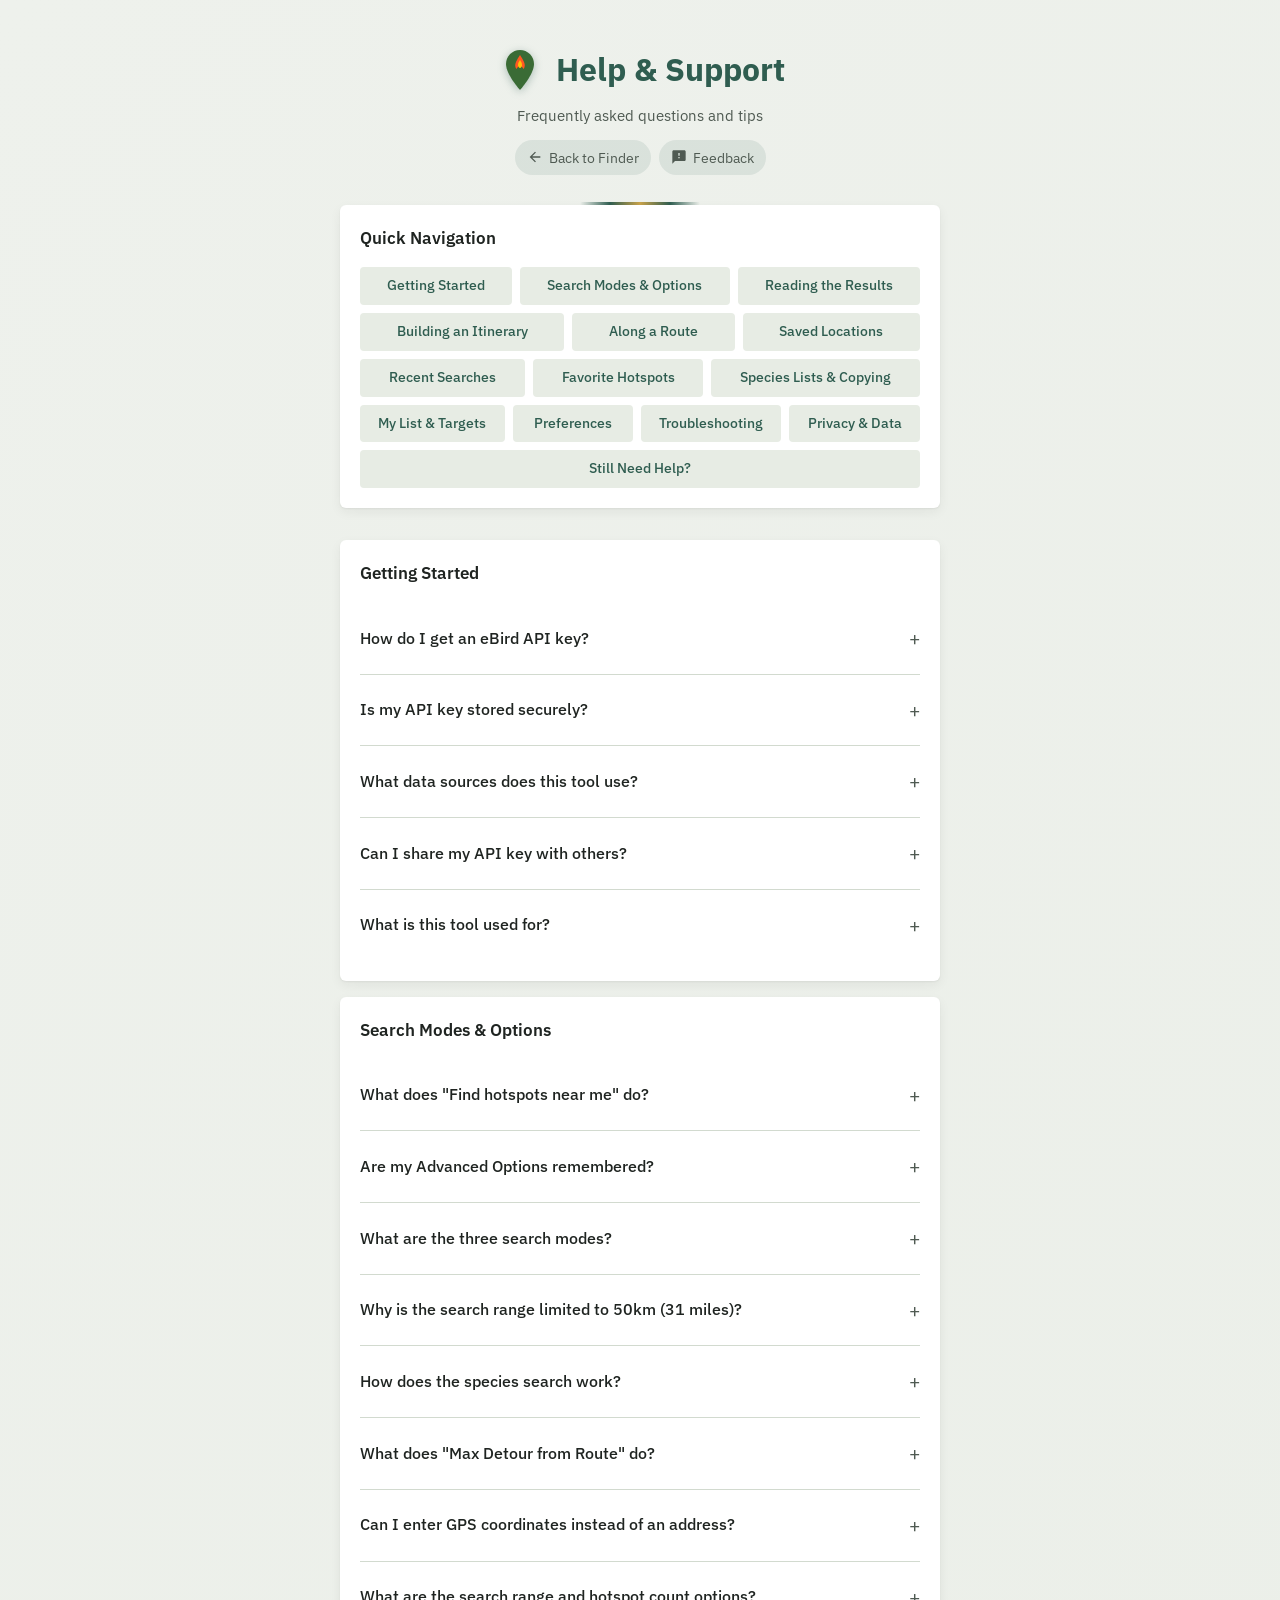
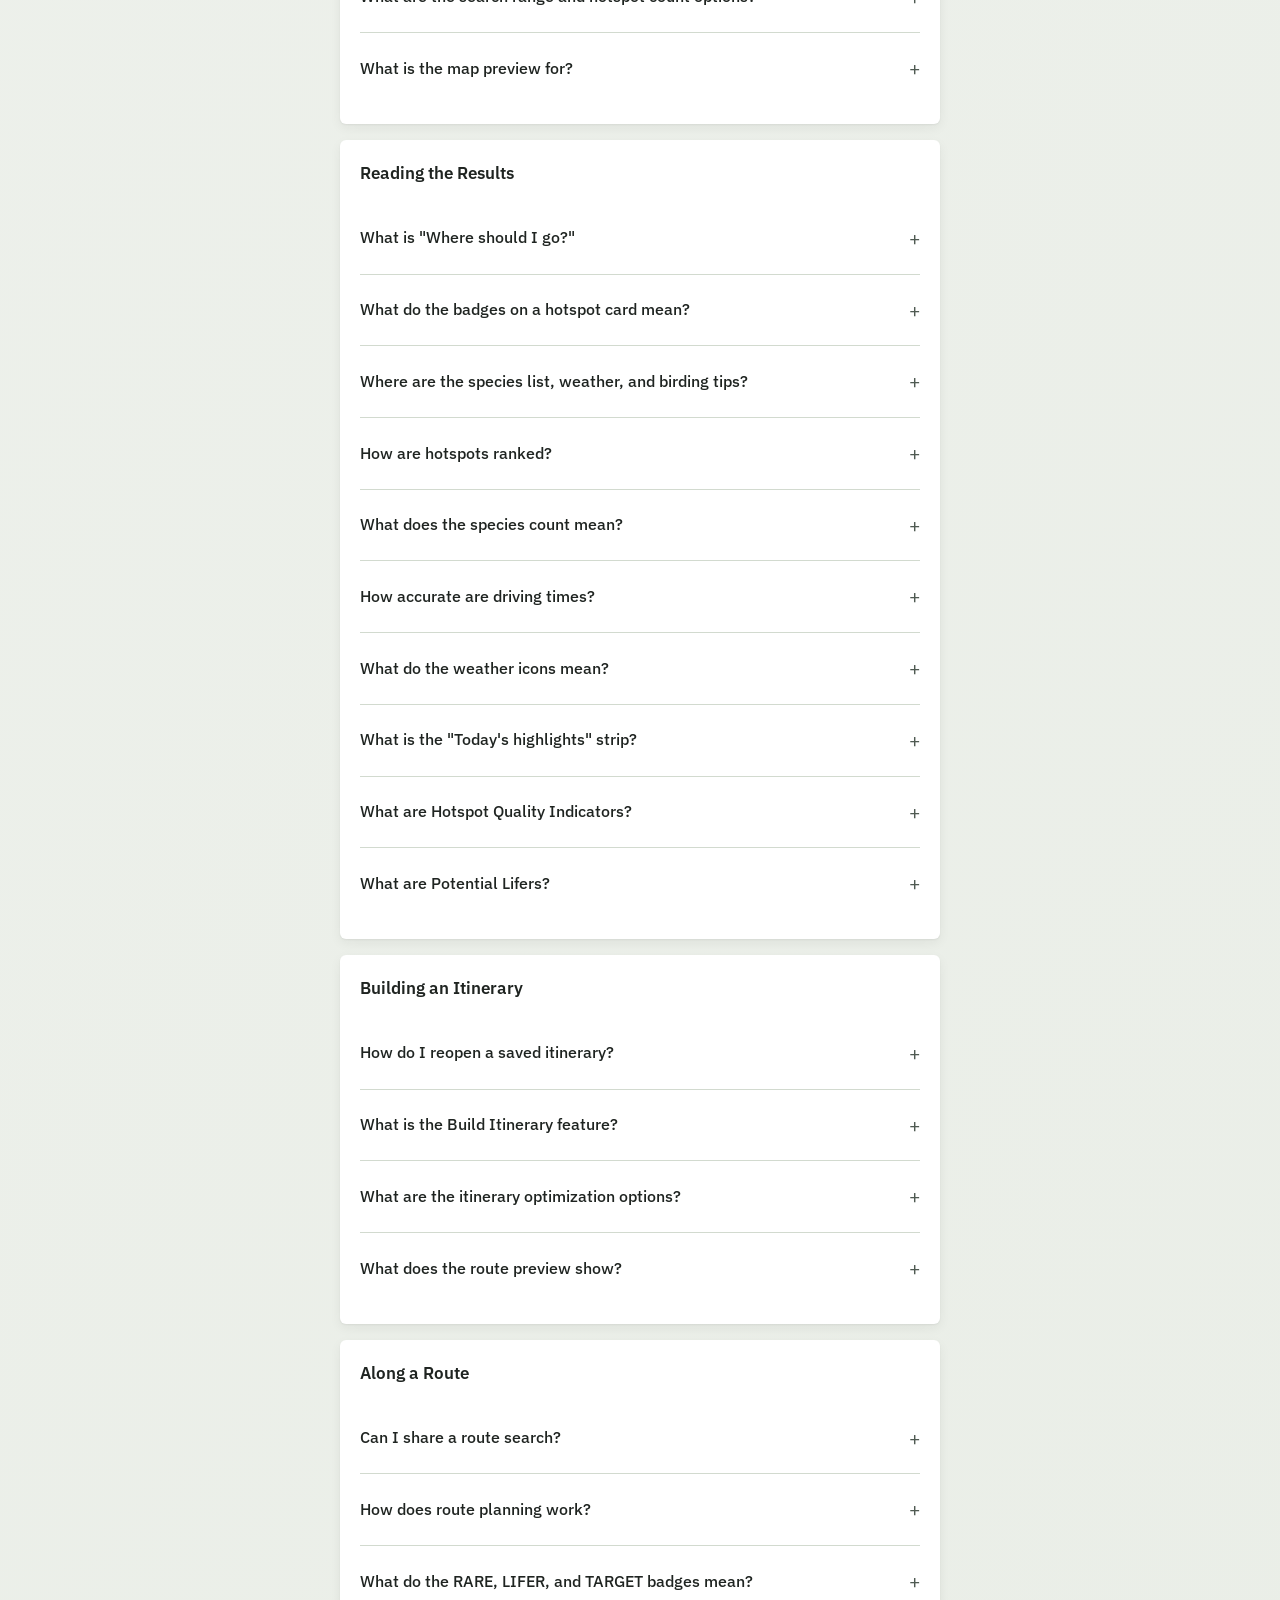
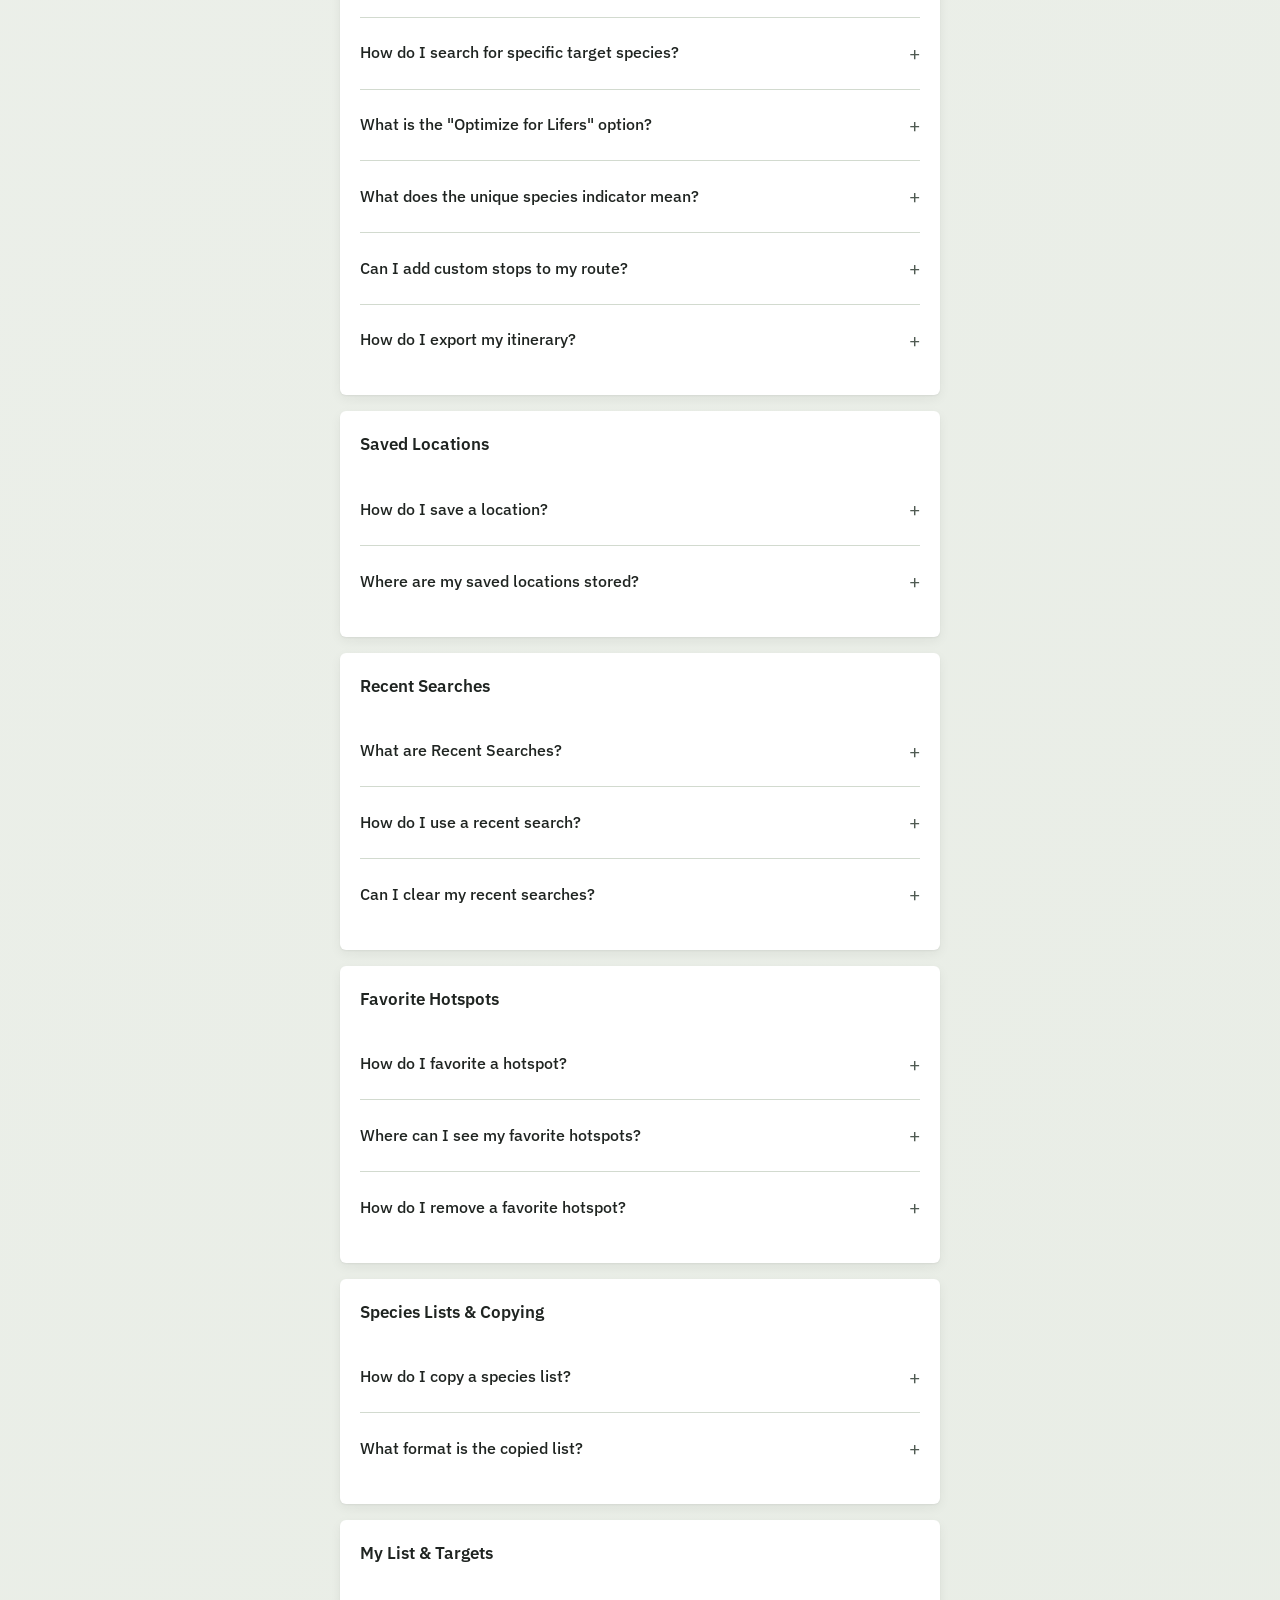
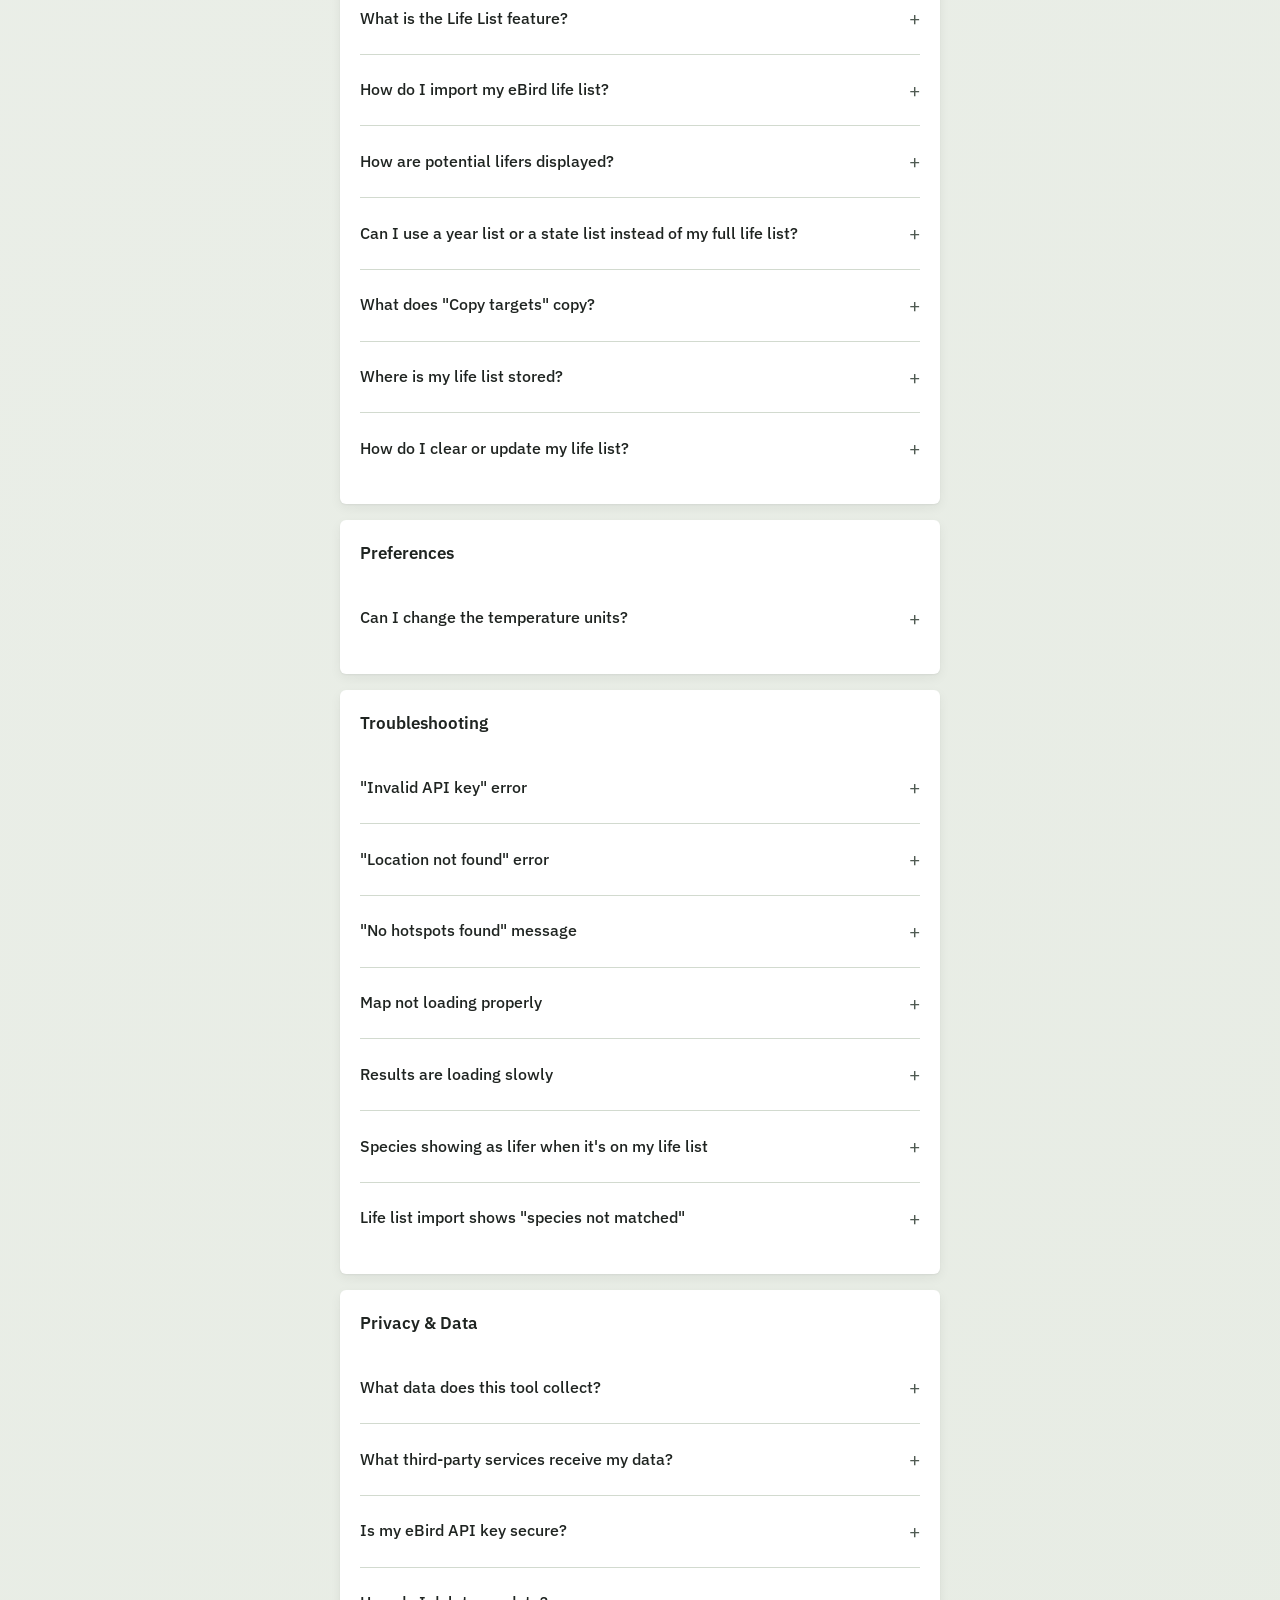
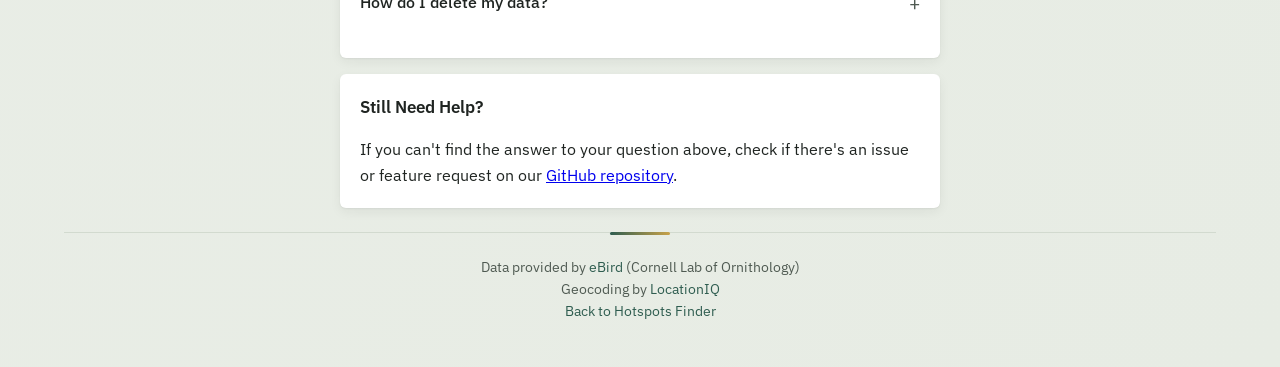
==== commit 285c9d98: "Switch to sage and charcoal theme User rejected the field guide look after seeing real-page previews" ====
--- a/support.html
+++ b/support.html
@@ -10,7 +10,7 @@
     <link rel="icon" type="image/svg+xml" href="data:image/svg+xml,%3Csvg xmlns='http://www.w3.org/2000/svg' viewBox='0 0 24 24'%3E%3Cpath fill='%233A6B35' d='M12 2C8.13 2 5 5.13 5 9c0 5.25 7 13 7 13s7-7.75 7-13c0-3.87-3.13-7-7-7z'/%3E%3Cpath fill='%23FF5722' d='M12 4.5c-.8 1.2-1.5 2.3-2 3.5-.6 1.3-.5 2.5.2 3.5.5-.8 1.2-1.5 1.8-2.2.6.7 1.3 1.4 1.8 2.2.7-1 .8-2.2.2-3.5-.5-1.2-1.2-2.3-2-3.5z'/%3E%3Cpath fill='%23FFC107' d='M12 7c-.5.8-1 1.5-1 2.5 0 .8.5 1.5 1 1.5s1-.7 1-1.5c0-1-.5-1.7-1-2.5z'/%3E%3C/svg%3E">
     <link rel="preconnect" href="https://fonts.googleapis.com">
     <link rel="preconnect" href="https://fonts.gstatic.com" crossorigin>
-    <link href="https://fonts.googleapis.com/css2?family=Libre+Franklin:wght@400;500;600;700&family=Newsreader:opsz,wght@6..72,500;6..72,600&display=swap" rel="stylesheet">
+    <link href="https://fonts.googleapis.com/css2?family=IBM+Plex+Sans:wght@400;500;600;700&display=swap" rel="stylesheet">
     <link rel="stylesheet" href="css/styles.css">
 </head>
 <body>
--- a/css/styles.css
+++ b/css/styles.css
@@ -1,39 +1,39 @@
 /* CSS Custom Properties */
 :root {
-    --primary-color: #8C3B2A;
-    --primary-hover: #73301F;
-    --primary-light: #A9523E;
-    --secondary-color: #5E7A4F;
-    --accent-color: #B8862B;
-    --accent-hover: #96691A;
-    --background: #F1EADA;
-    --card-bg: #FBF8F0;
-    --text-primary: #2A2620;
-    --text-secondary: #5E554A;
-    --text-light: #5E554A; /* WCAG AA compliant contrast ratio 4.5:1 on white */
-    --border-color: #D9CFBC;
+    --primary-color: #2F5D50;
+    --primary-hover: #234639;
+    --primary-light: #4C7F70;
+    --secondary-color: #7FA38E;
+    --accent-color: #C8A24A;
+    --accent-hover: #D6B566;
+    --background: #EEF1EC;
+    --card-bg: #FFFFFF;
+    --text-primary: #1F2421;
+    --text-secondary: #4F5A52;
+    --text-light: #4F5A52; /* WCAG AA compliant contrast ratio 4.5:1 on white */
+    --border-color: #D2DACF;
     --error: #D32F2F;
     --error-bg: #FFEBEE;
     --success: #388E3C;
     --notable-highlight: #FF5722;
     --lifer-highlight: #6A1B9A;
     /* Text-safe primary and button fill: keep WCAG AA (4.5:1) in both themes */
-    --primary-text: #8C3B2A;
+    --primary-text: #2F5D50;
     --lifer-badge-text: #6A1B9A;
-    --btn-from: #8C3B2A;
-    --btn-to: #8C3B2A;
+    --btn-from: #1F2421;
+    --btn-to: #1F2421;
     --lifer-bg: #F3E5F5;
-    --shadow: 0 1px 2px rgba(42, 38, 32, 0.06), 0 4px 12px rgba(42, 38, 32, 0.06);
-    --shadow-hover: 0 2px 4px rgba(42, 38, 32, 0.08), 0 8px 20px rgba(42, 38, 32, 0.08);
+    --shadow: 0 1px 2px rgba(31, 36, 33, 0.06), 0 4px 12px rgba(31, 36, 33, 0.06);
+    --shadow-hover: 0 2px 4px rgba(31, 36, 33, 0.08), 0 8px 20px rgba(31, 36, 33, 0.08);
     --radius: 4px;
     --radius-large: 6px;
     --transition: 0.2s ease;
-    --hover-bg: #EFE7D6;
+    --hover-bg: #E7ECE4;
     /* Typography */
-    --font-heading: 'Newsreader', Georgia, 'Times New Roman', serif;
-    --font-body: 'Libre Franklin', -apple-system, BlinkMacSystemFont, 'Segoe UI', sans-serif;
+    --font-heading: 'IBM Plex Sans', -apple-system, BlinkMacSystemFont, 'Segoe UI', sans-serif;
+    --font-body: 'IBM Plex Sans', -apple-system, BlinkMacSystemFont, 'Segoe UI', sans-serif;
     /* Card hierarchy */
-    --card-bg-muted: #F5EFE2;
+    --card-bg-muted: #F5F7F3;
     /* Target/alert/stop semantic colors */
     --target-color: #2196F3;
     --target-hover: #1976D2;
@@ -74,24 +74,26 @@
 /* Dark Mode - System Preference */
 @media (prefers-color-scheme: dark) {
     :root:not([data-theme="light"]) {
-        --primary-color: #A9523E;
-        --primary-text: #E2957C;
+    --btn-to: #3F7062;
+    --btn-from: #3F7062;
+        --primary-color: #3F7062;
+        --primary-text: #8FC2B1;
         --lifer-badge-text: #CE93D8;
-        --primary-hover: #BF6450;
-        --primary-light: #C97A64;
-        --secondary-color: #93AE82;
-        --background: #1C1915;
-        --card-bg: #26221C;
-        --text-primary: #EDE5D3;
-        --text-secondary: #B4A994;
-        --text-light: #B4A994;
-        --border-color: #3C362D;
+        --primary-hover: #4C8273;
+        --primary-light: #6FA594;
+        --secondary-color: #9DBBA9;
+        --background: #141815;
+        --card-bg: #1D2320;
+        --text-primary: #E4EAE5;
+        --text-secondary: #A3B0A7;
+        --text-light: #A3B0A7;
+        --border-color: #2F3833;
         --shadow: 0 2px 8px rgba(0, 0, 0, 0.3);
         --shadow-hover: 0 4px 16px rgba(0, 0, 0, 0.4);
-        --hover-bg: #302B23;
+        --hover-bg: #252C28;
         --error-bg: #3E1E1E;
         --lifer-bg: #2A1E2E;
-        --card-bg-muted: #211E19;
+        --card-bg-muted: #181D1A;
         --confidence-high: #66BB6A;
         --confidence-medium: #FFB74D;
         --confidence-low: #90A4AE;
@@ -117,24 +119,26 @@
 
 /* Dark Mode - Manual Toggle */
 [data-theme="dark"] {
-    --primary-color: #A9523E;
-    --primary-text: #E2957C;
+    --btn-to: #3F7062;
+    --btn-from: #3F7062;
+    --primary-color: #3F7062;
+    --primary-text: #8FC2B1;
     --lifer-badge-text: #CE93D8;
-    --primary-hover: #BF6450;
-    --primary-light: #C97A64;
-    --secondary-color: #93AE82;
-    --background: #1C1915;
-    --card-bg: #26221C;
-    --text-primary: #EDE5D3;
-    --text-secondary: #B4A994;
-    --text-light: #B4A994;
-    --border-color: #3C362D;
+    --primary-hover: #4C8273;
+    --primary-light: #6FA594;
+    --secondary-color: #9DBBA9;
+    --background: #141815;
+    --card-bg: #1D2320;
+    --text-primary: #E4EAE5;
+    --text-secondary: #A3B0A7;
+    --text-light: #A3B0A7;
+    --border-color: #2F3833;
     --shadow: 0 2px 8px rgba(0, 0, 0, 0.3);
     --shadow-hover: 0 4px 16px rgba(0, 0, 0, 0.4);
-    --hover-bg: #302B23;
+    --hover-bg: #252C28;
     --error-bg: #3E1E1E;
     --lifer-bg: #2A1E2E;
-    --card-bg-muted: #211E19;
+    --card-bg-muted: #181D1A;
     /* Semantic colors: softened for dark backgrounds */
     --weather-excellent: #66BB6A;
     --weather-good: #8BC34A;
@@ -215,7 +219,7 @@
     background: color-mix(in srgb, var(--primary-color) 22%, transparent);
 }
 
-/* Browser surfaces themed from the plate palette */
+/* Browser surfaces themed from the palette */
 html {
     accent-color: var(--primary-color);
     caret-color: var(--primary-color);
@@ -304,7 +308,7 @@
 
 .logo-icon {
     flex-shrink: 0;
-    filter: drop-shadow(0 2px 4px rgba(140, 59, 42, 0.35));
+    filter: drop-shadow(0 2px 4px rgba(47, 93, 80, 0.35));
 }
 
 .header h1 {
@@ -574,7 +578,7 @@
 .text-input:focus {
     outline: none;
     border-color: var(--primary-color);
-    box-shadow: 0 0 0 3px rgba(140, 59, 42, 0.45);
+    box-shadow: 0 0 0 3px rgba(47, 93, 80, 0.45);
 }
 
 .text-input::placeholder {
@@ -703,7 +707,7 @@
 
 .radio-card:has(input:checked) {
     border-color: var(--primary-color);
-    background: rgba(140, 59, 42, 0.05);
+    background: rgba(47, 93, 80, 0.05);
 }
 
 .radio-content {
@@ -801,18 +805,18 @@
 .btn-primary {
     background: linear-gradient(135deg, var(--btn-from) 0%, var(--btn-to) 100%);
     color: white;
-    box-shadow: 0 2px 8px rgba(140, 59, 42, 0.25);
+    box-shadow: 0 2px 8px rgba(47, 93, 80, 0.25);
 }
 
 .btn-primary:hover {
     background: linear-gradient(135deg, var(--primary-hover) 0%, var(--primary-color) 100%);
-    box-shadow: 0 4px 16px rgba(140, 59, 42, 0.35);
+    box-shadow: 0 4px 16px rgba(47, 93, 80, 0.35);
     transform: translateY(-1px);
 }
 
 .btn-primary:active {
     transform: translateY(0) scale(0.98);
-    box-shadow: 0 1px 4px rgba(140, 59, 42, 0.2);
+    box-shadow: 0 1px 4px rgba(47, 93, 80, 0.2);
 }
 
 .btn-secondary {
@@ -822,7 +826,7 @@
 }
 
 .btn-secondary:hover {
-    background: rgba(140, 59, 42, 0.1);
+    background: rgba(47, 93, 80, 0.1);
 }
 
 .btn-secondary:active {
@@ -995,7 +999,7 @@
 }
 
 .text-input.success:focus {
-    box-shadow: 0 0 0 3px rgba(140, 59, 42, 0.1);
+    box-shadow: 0 0 0 3px rgba(47, 93, 80, 0.1);
 }
 
 /* Wrapper for input with validation indicator */
@@ -1867,7 +1871,7 @@
 
 /* Touch highlight color */
 * {
-    -webkit-tap-highlight-color: rgba(140, 59, 42, 0.2);
+    -webkit-tap-highlight-color: rgba(47, 93, 80, 0.2);
 }
 
 /* Print Styles */
@@ -2200,7 +2204,7 @@
     gap: 16px;
     padding: 20px;
     padding-right: 60px; /* Space for star button (16px offset + 36px width + 8px breathing room) */
-    background: linear-gradient(135deg, rgba(140, 59, 42, 0.05) 0%, rgba(126, 179, 86, 0.05) 100%);
+    background: linear-gradient(135deg, rgba(47, 93, 80, 0.05) 0%, rgba(126, 179, 86, 0.05) 100%);
     border-bottom: 1px solid var(--border-color);
 }
 
@@ -2216,7 +2220,7 @@
     justify-content: center;
     font-weight: 700;
     font-size: 1rem;
-    box-shadow: 0 2px 6px rgba(140, 59, 42, 0.3);
+    box-shadow: 0 2px 6px rgba(47, 93, 80, 0.3);
 }
 
 .hotspot-title-section {
@@ -3419,7 +3423,7 @@
 .species-search-input:focus {
     outline: none;
     border-color: var(--primary-color);
-    box-shadow: 0 0 0 3px rgba(140, 59, 42, 0.45);
+    box-shadow: 0 0 0 3px rgba(47, 93, 80, 0.45);
 }
 
 .species-search-icon {
@@ -3673,7 +3677,7 @@
     align-items: flex-start;
     gap: 12px;
     padding: 16px 20px;
-    background: linear-gradient(135deg, rgba(140, 59, 42, 0.05) 0%, rgba(126, 179, 86, 0.05) 100%);
+    background: linear-gradient(135deg, rgba(47, 93, 80, 0.05) 0%, rgba(126, 179, 86, 0.05) 100%);
     border-bottom: 1px solid var(--border-color);
 }
 
@@ -4169,7 +4173,7 @@
 .select-input:focus {
     outline: none;
     border-color: var(--primary-color);
-    box-shadow: 0 0 0 3px rgba(140, 59, 42, 0.45);
+    box-shadow: 0 0 0 3px rgba(47, 93, 80, 0.45);
 }
 
 /* Range input */
@@ -4886,12 +4890,12 @@
     font-size: 0.9rem;
     padding: 6px 12px;
     border-radius: 20px;
-    background: rgba(140, 59, 42, 0.1);
+    background: rgba(47, 93, 80, 0.1);
     transition: background 0.2s, color 0.2s;
 }
 
 .header-nav .help-link:hover {
-    background: rgba(140, 59, 42, 0.2);
+    background: rgba(47, 93, 80, 0.2);
     color: var(--primary-text);
 }
 
@@ -5039,8 +5043,8 @@
 
 .search-type-card.active {
     border-color: var(--primary-color);
-    background: rgba(140, 59, 42, 0.08);
-    box-shadow: 0 2px 12px rgba(140, 59, 42, 0.2);
+    background: rgba(47, 93, 80, 0.08);
+    box-shadow: 0 2px 12px rgba(47, 93, 80, 0.2);
 }
 
 .search-type-icon {
@@ -5148,7 +5152,7 @@
 }
 
 .collapsible-header:hover {
-    background-color: rgba(140, 59, 42, 0.06);
+    background-color: rgba(47, 93, 80, 0.06);
     border-radius: var(--radius-large);
 }
 
@@ -5935,7 +5939,7 @@
     font-size: 0.75rem;
     font-weight: 700;
     color: var(--primary-text);
-    background: var(--success-bg, rgba(140, 59, 42, 0.1));
+    background: var(--success-bg, rgba(47, 93, 80, 0.1));
 }
 
 .hotspot-for-you {
@@ -6119,7 +6123,7 @@
     color: var(--text-secondary);
 }
 
-.quick-pick-label.species { background: var(--success-bg, rgba(140, 59, 42, 0.1)); color: var(--primary-text); }
+.quick-pick-label.species { background: var(--success-bg, rgba(47, 93, 80, 0.1)); color: var(--primary-text); }
 .quick-pick-label.fresh { background: var(--rare-bg, rgba(230, 81, 0, 0.1)); color: var(--rare-text, #E65100); }
 
 .quick-pick-name {
@@ -6181,7 +6185,7 @@
 .highlight-segment.rare { background: var(--rare-bg, rgba(230, 81, 0, 0.1)); color: var(--rare-text, #E65100); }
 .highlight-segment.targets { background: var(--lifer-bg, rgba(123, 31, 162, 0.08)); color: var(--lifer-text, #7B1FA2); }
 .highlight-segment.excellent,
-.highlight-segment.good { background: var(--success-bg, rgba(140, 59, 42, 0.1)); color: var(--primary-text); }
+.highlight-segment.good { background: var(--success-bg, rgba(47, 93, 80, 0.1)); color: var(--primary-text); }
 .highlight-segment.fair,
 .highlight-segment.poor,
 .highlight-segment.weather { background: var(--hover-bg); color: var(--text-primary); }
